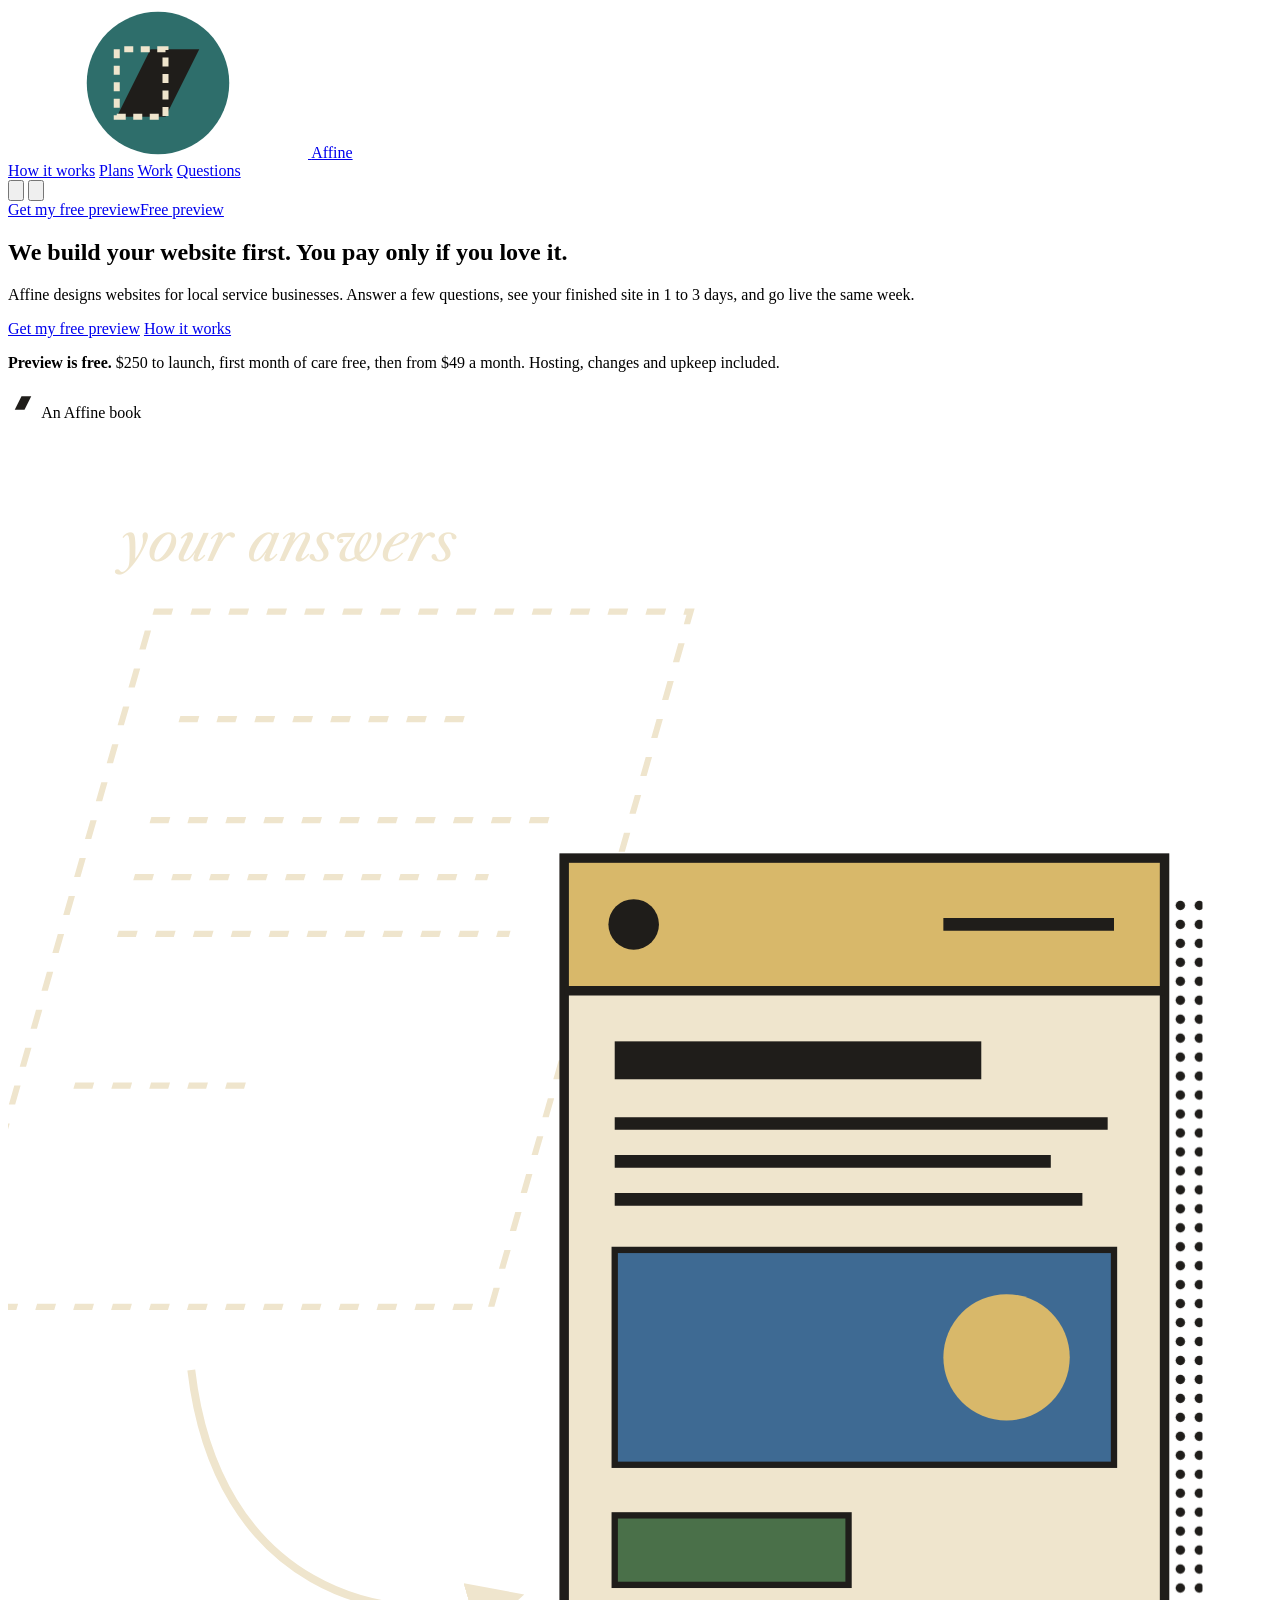
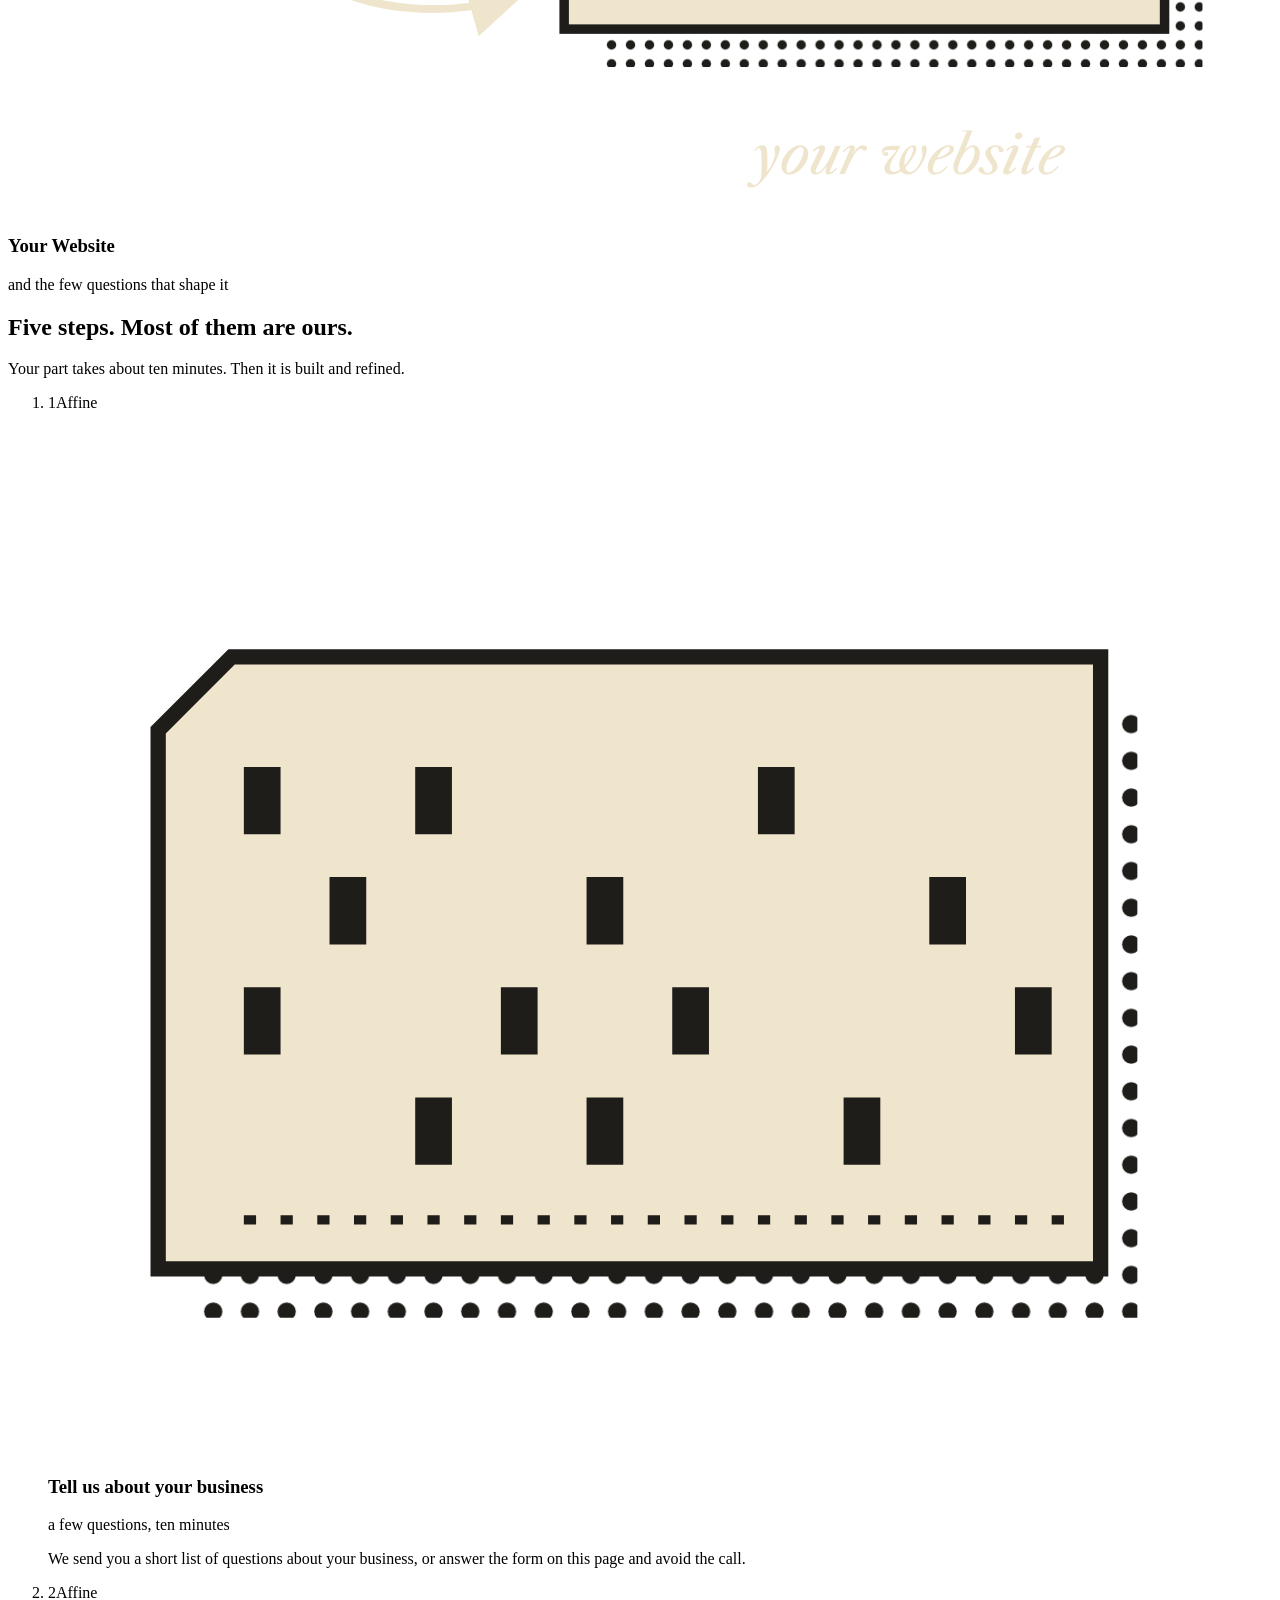
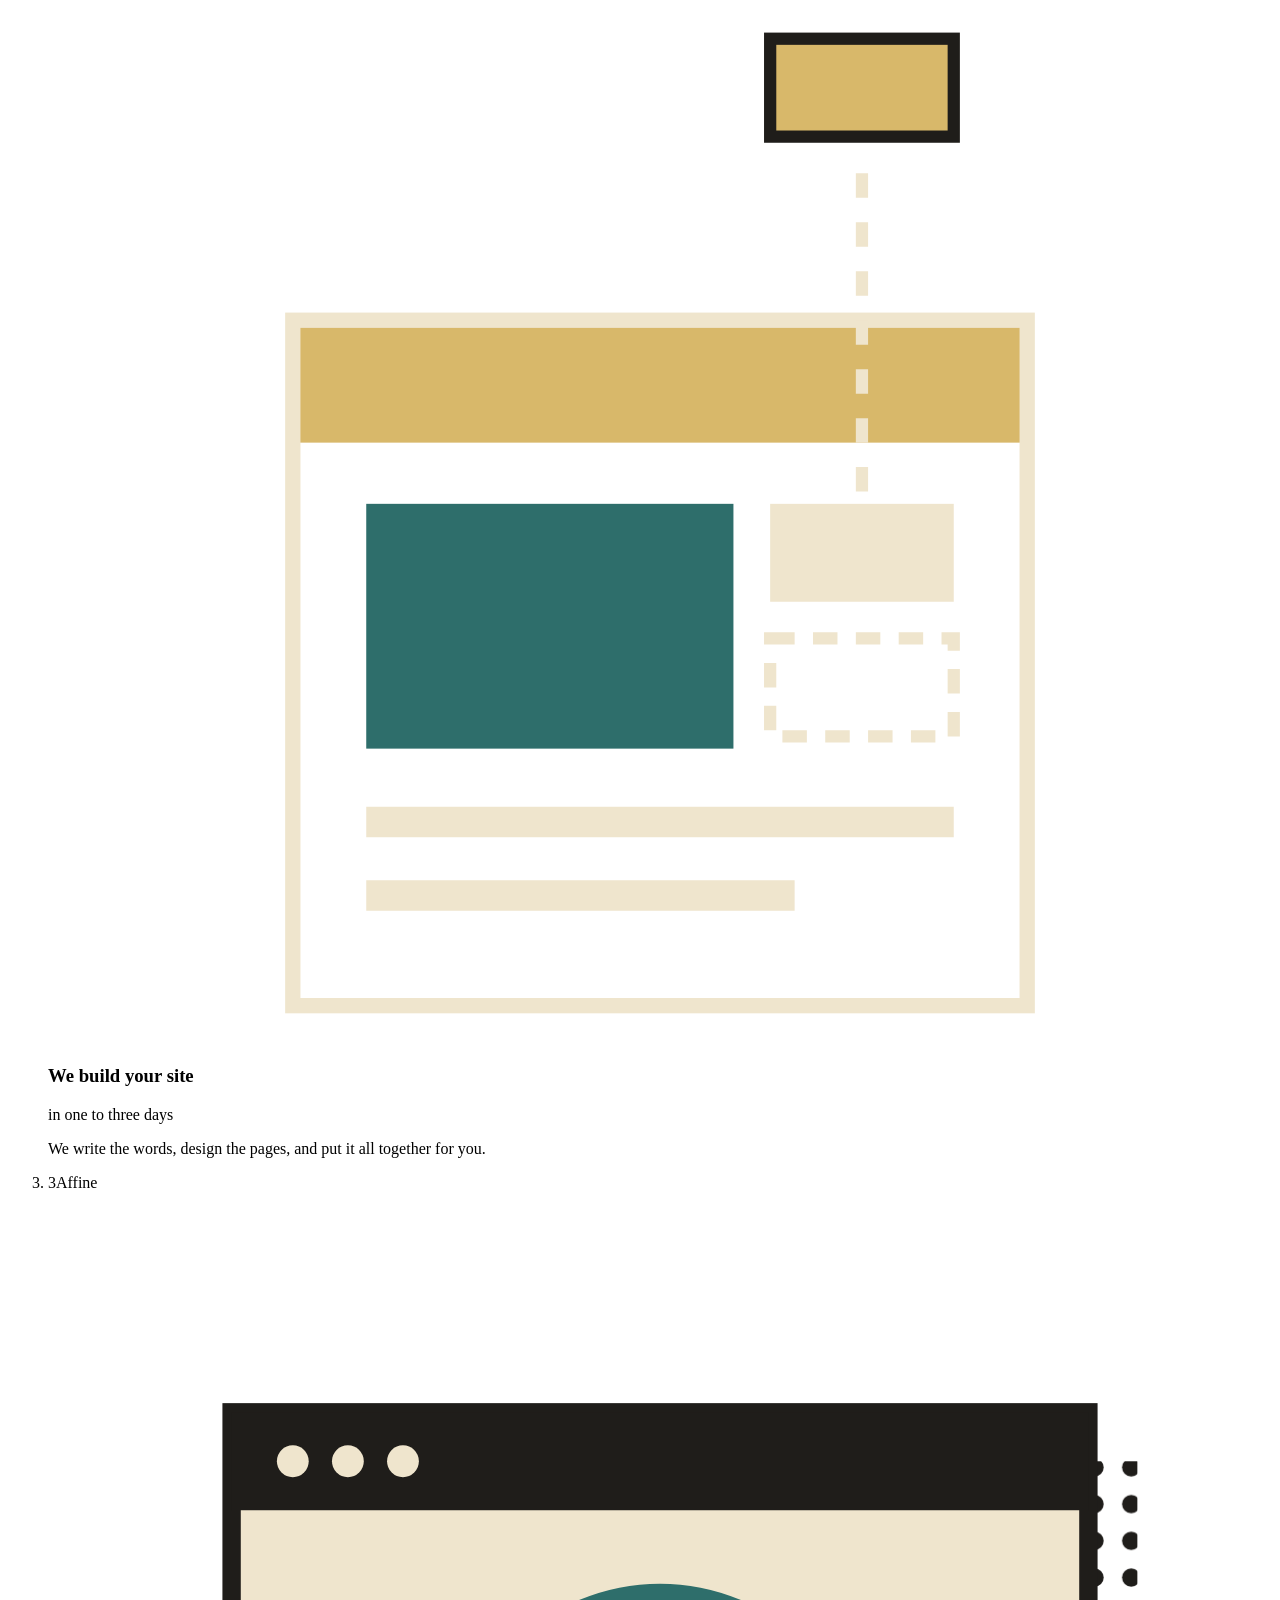
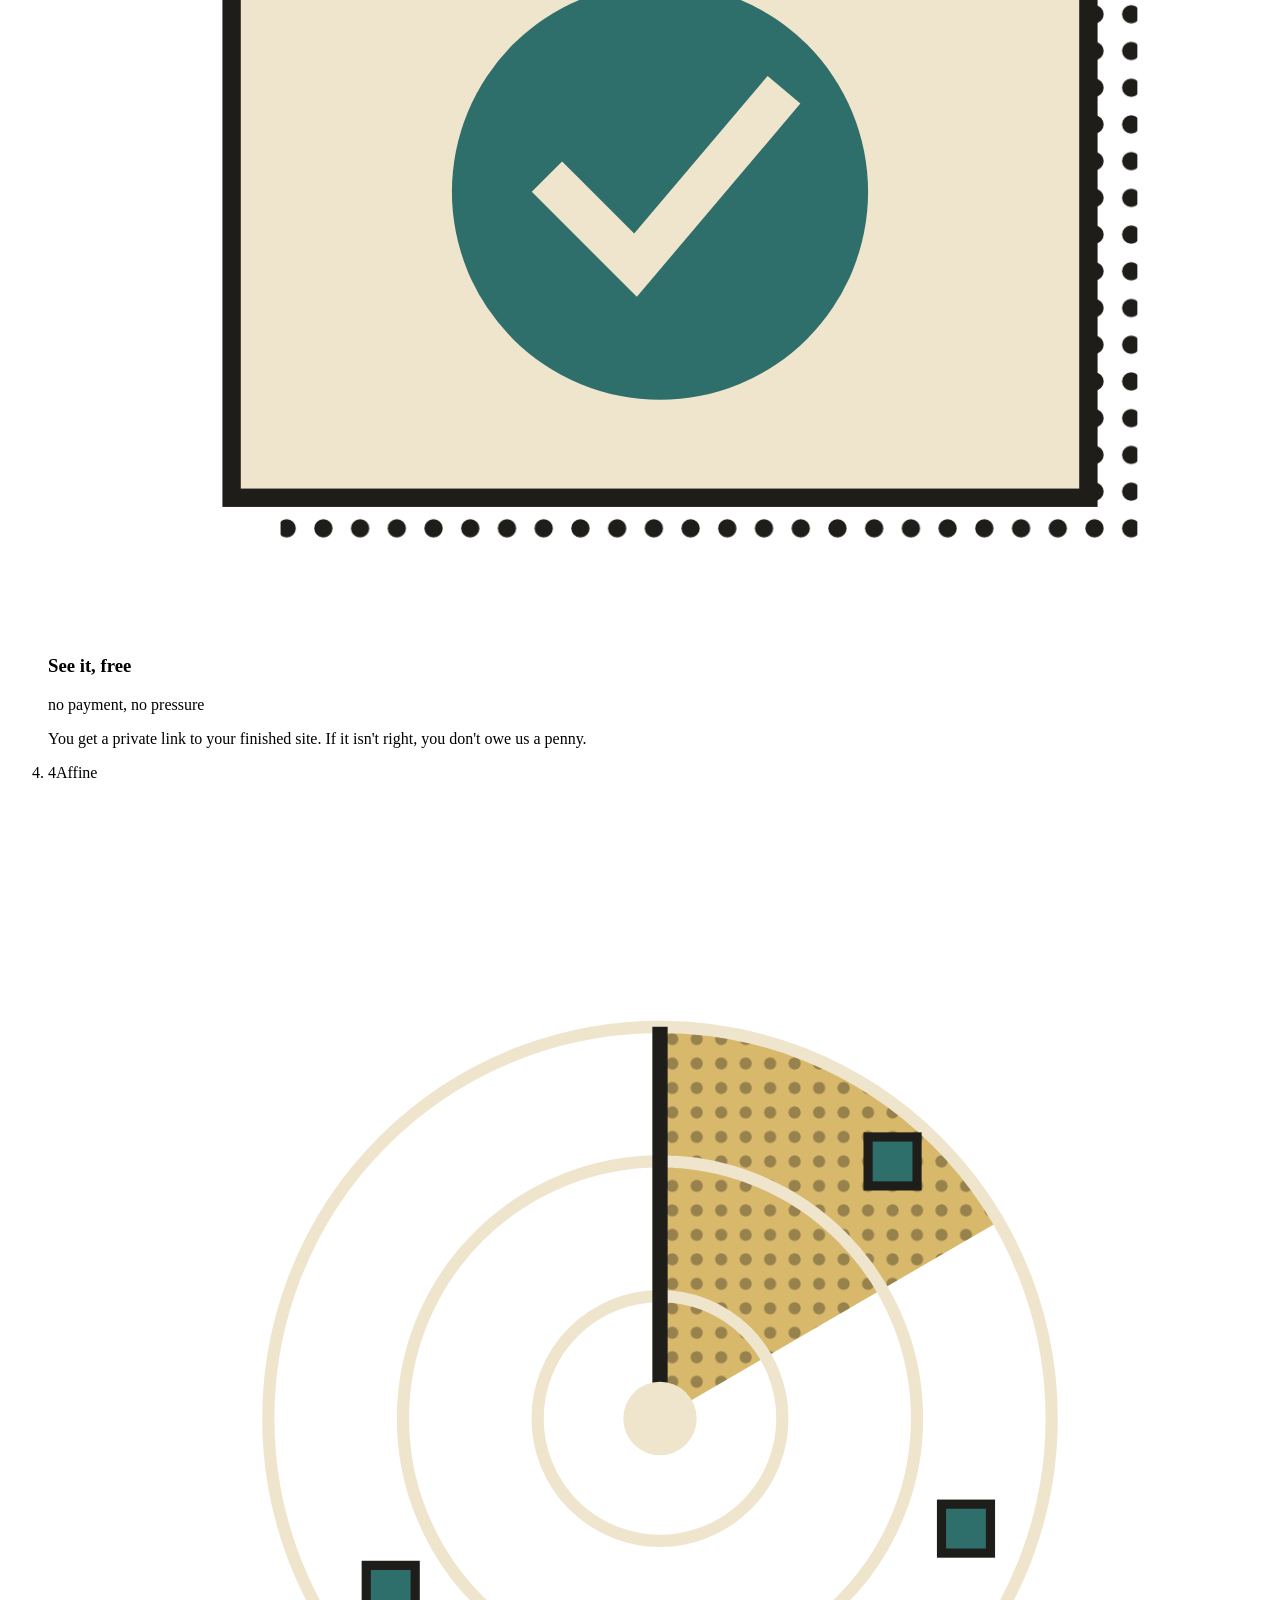
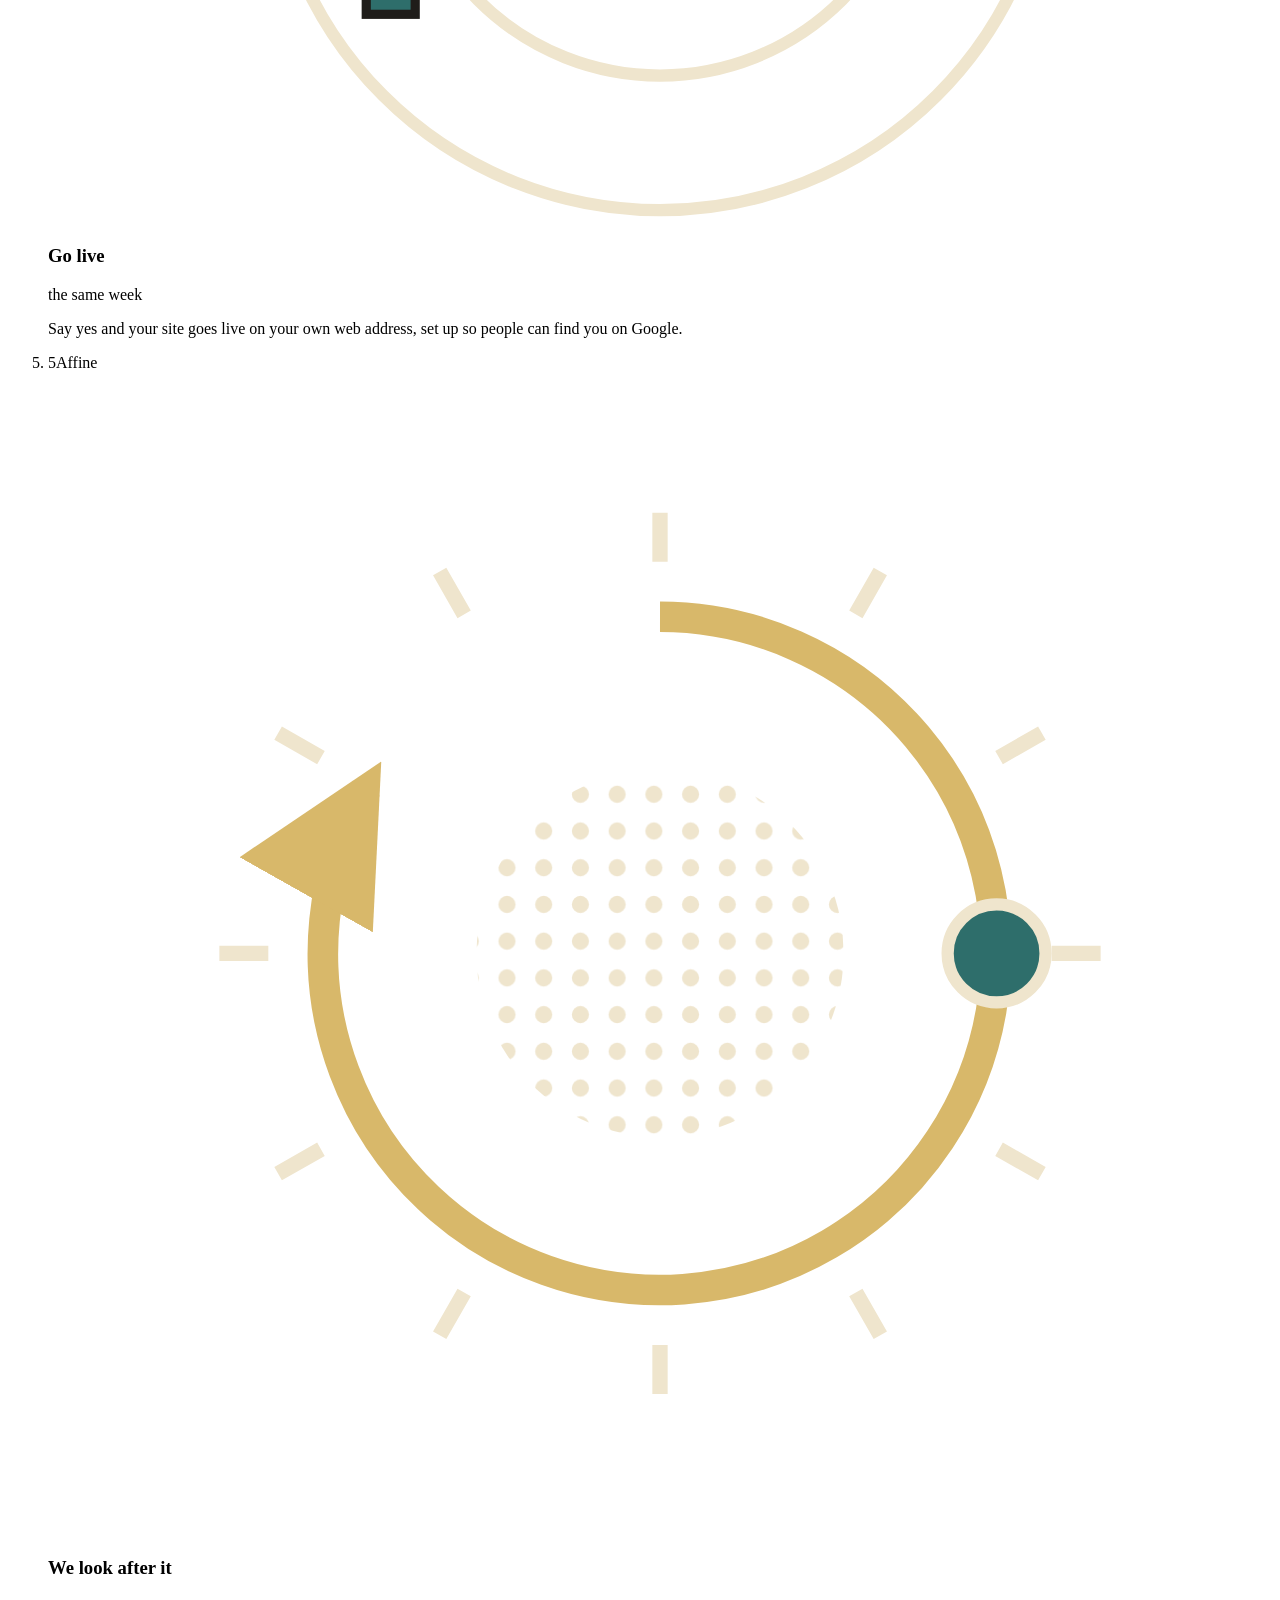
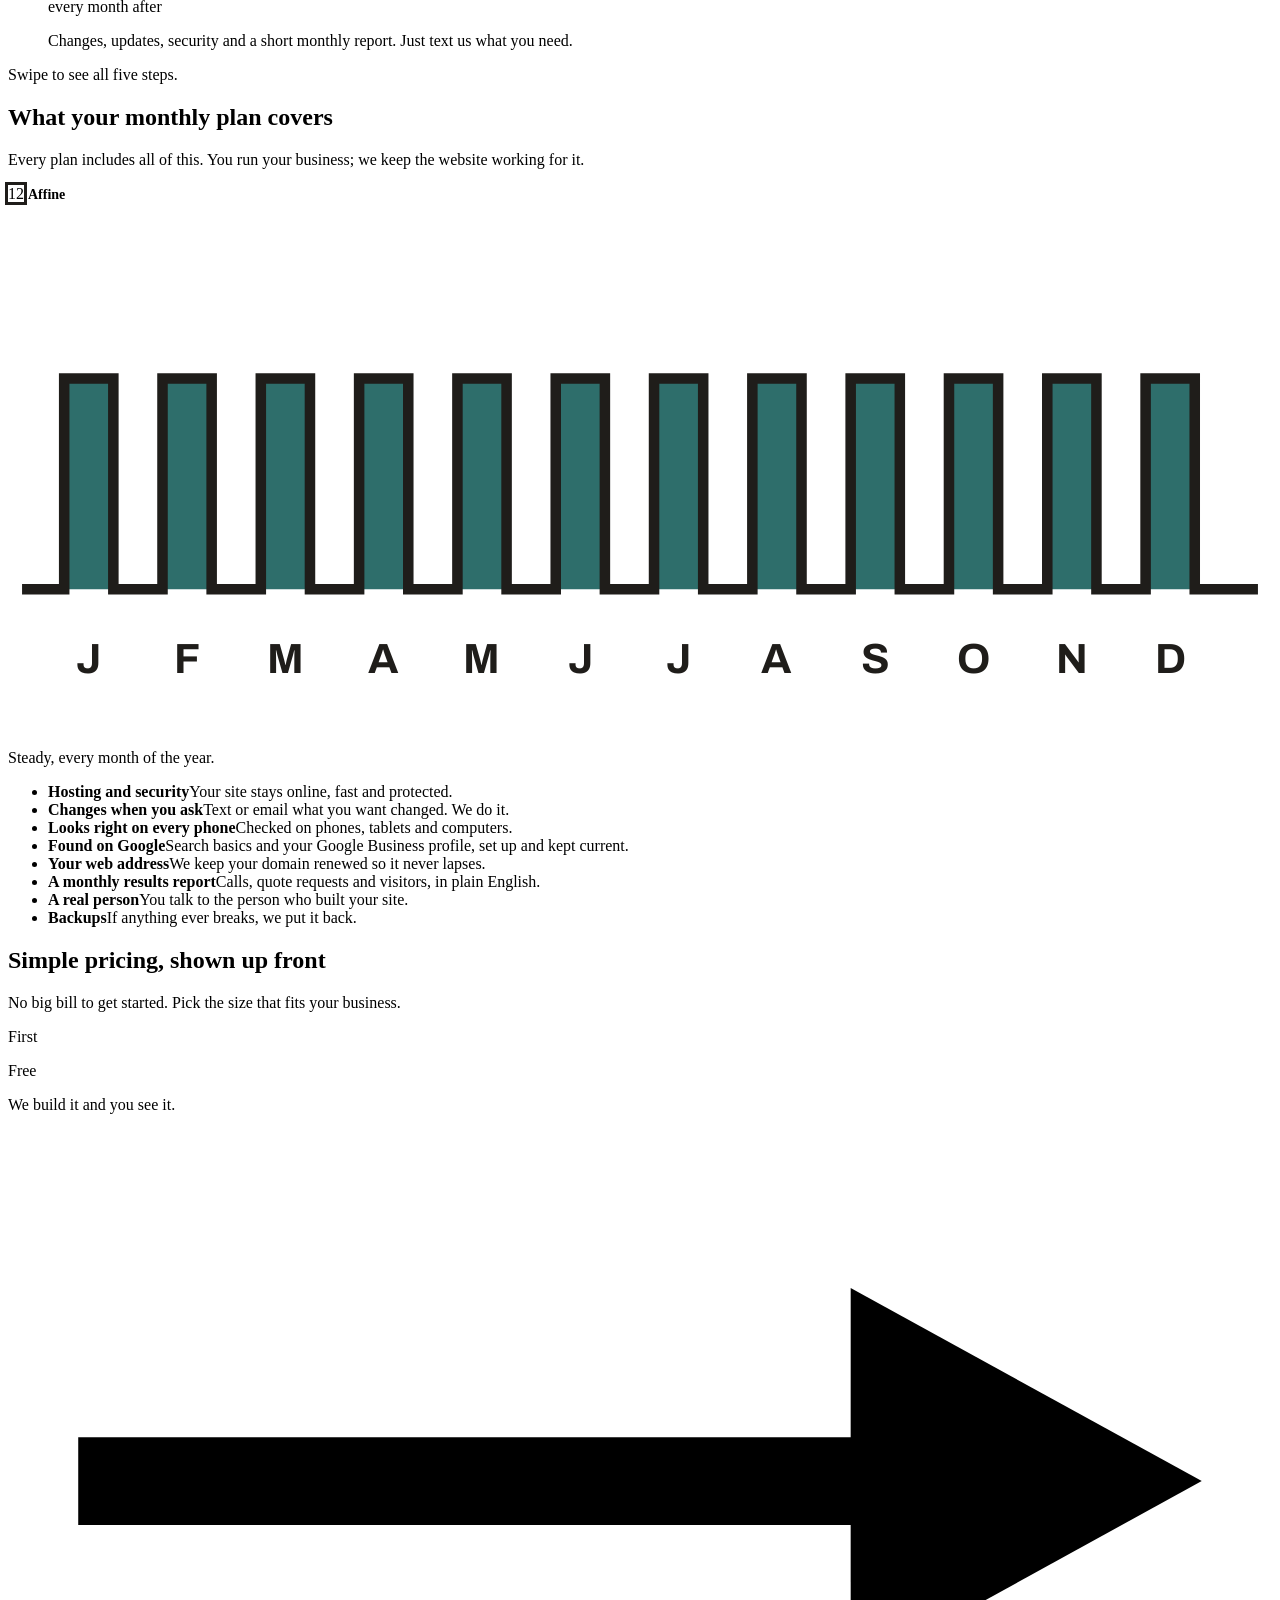
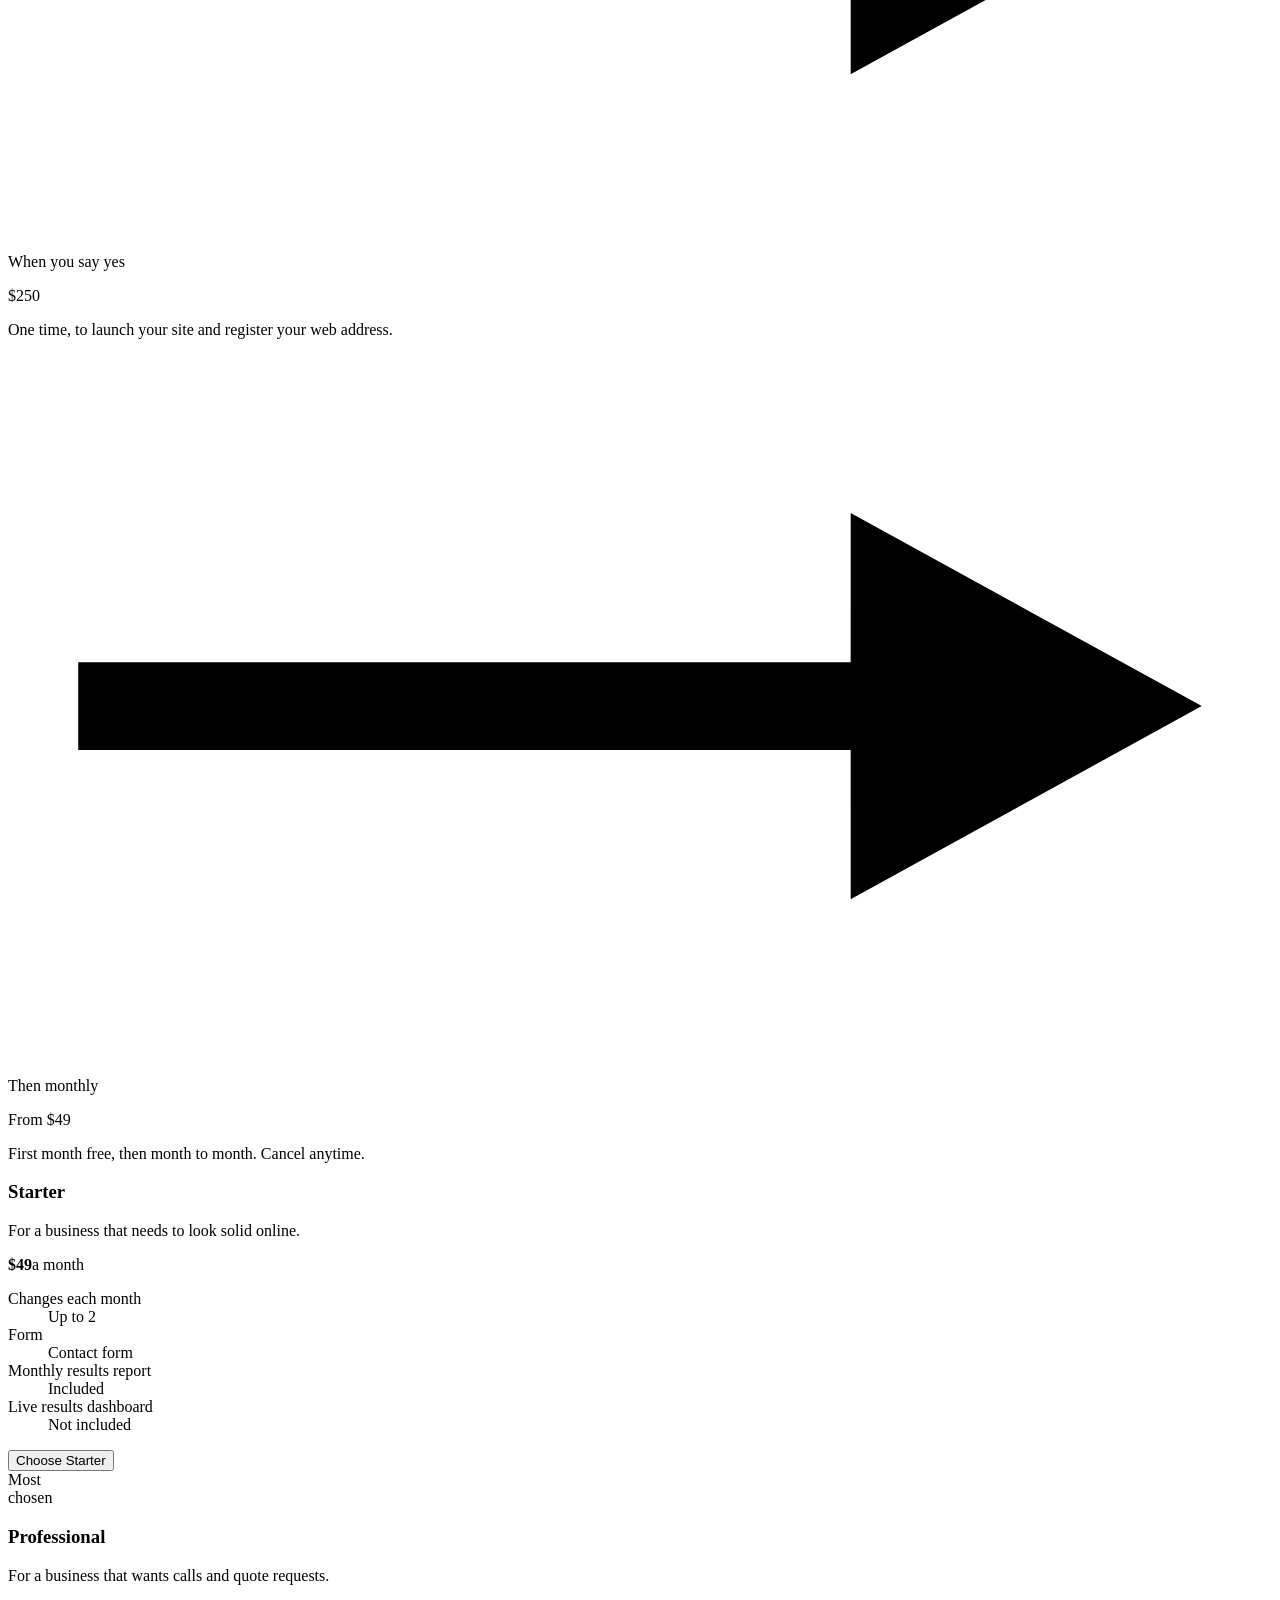
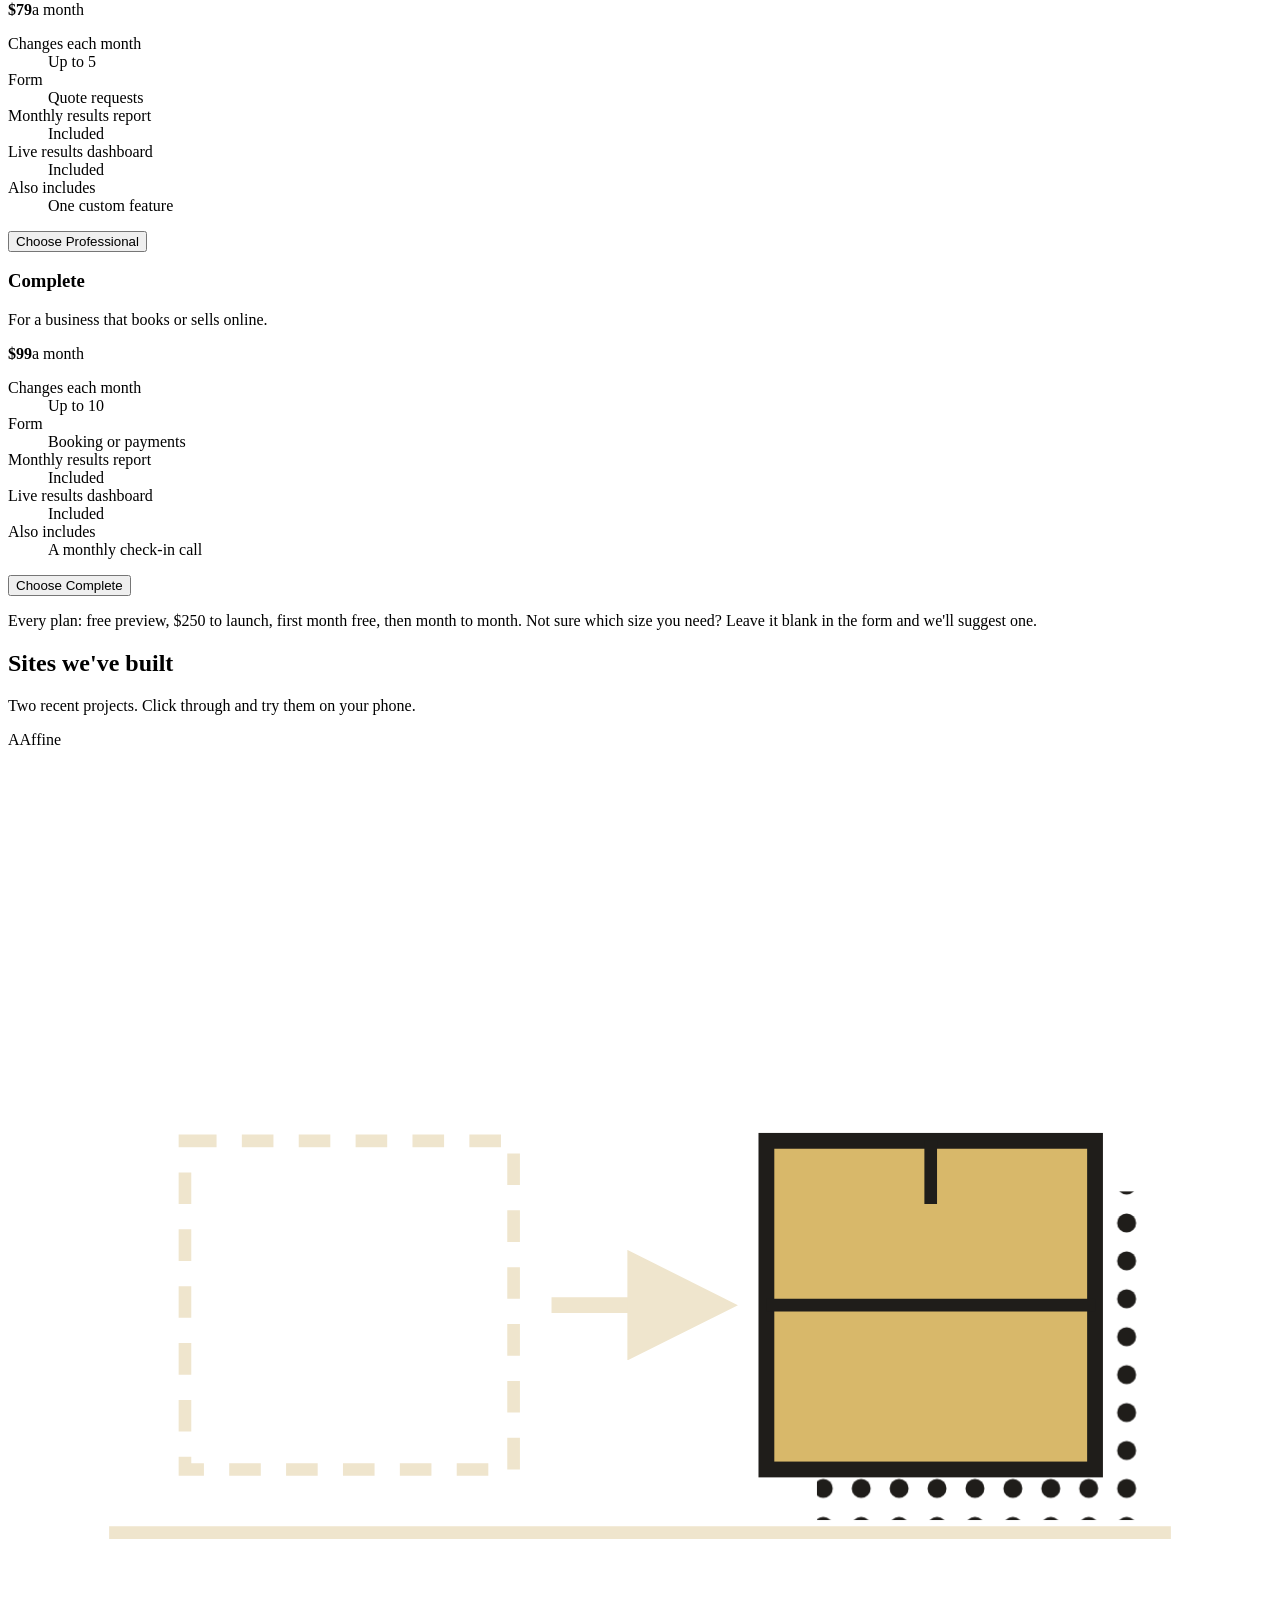
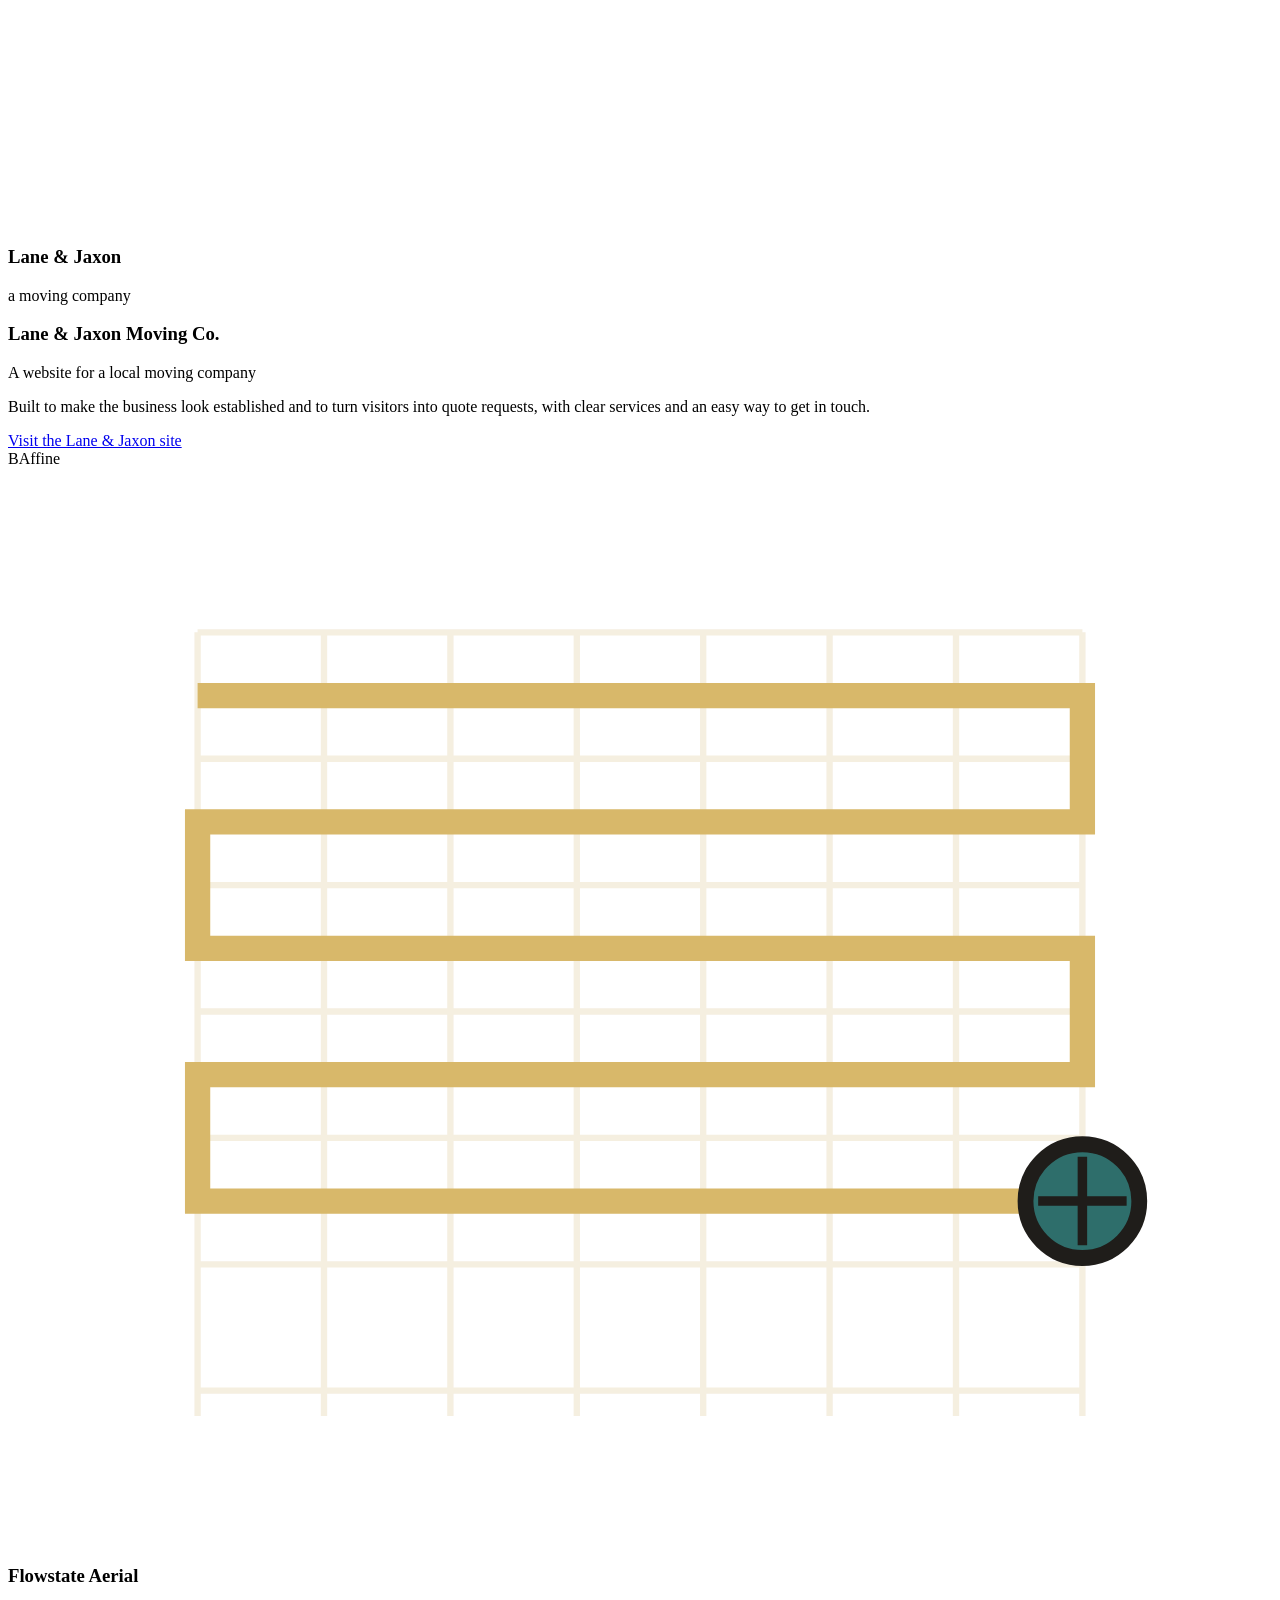
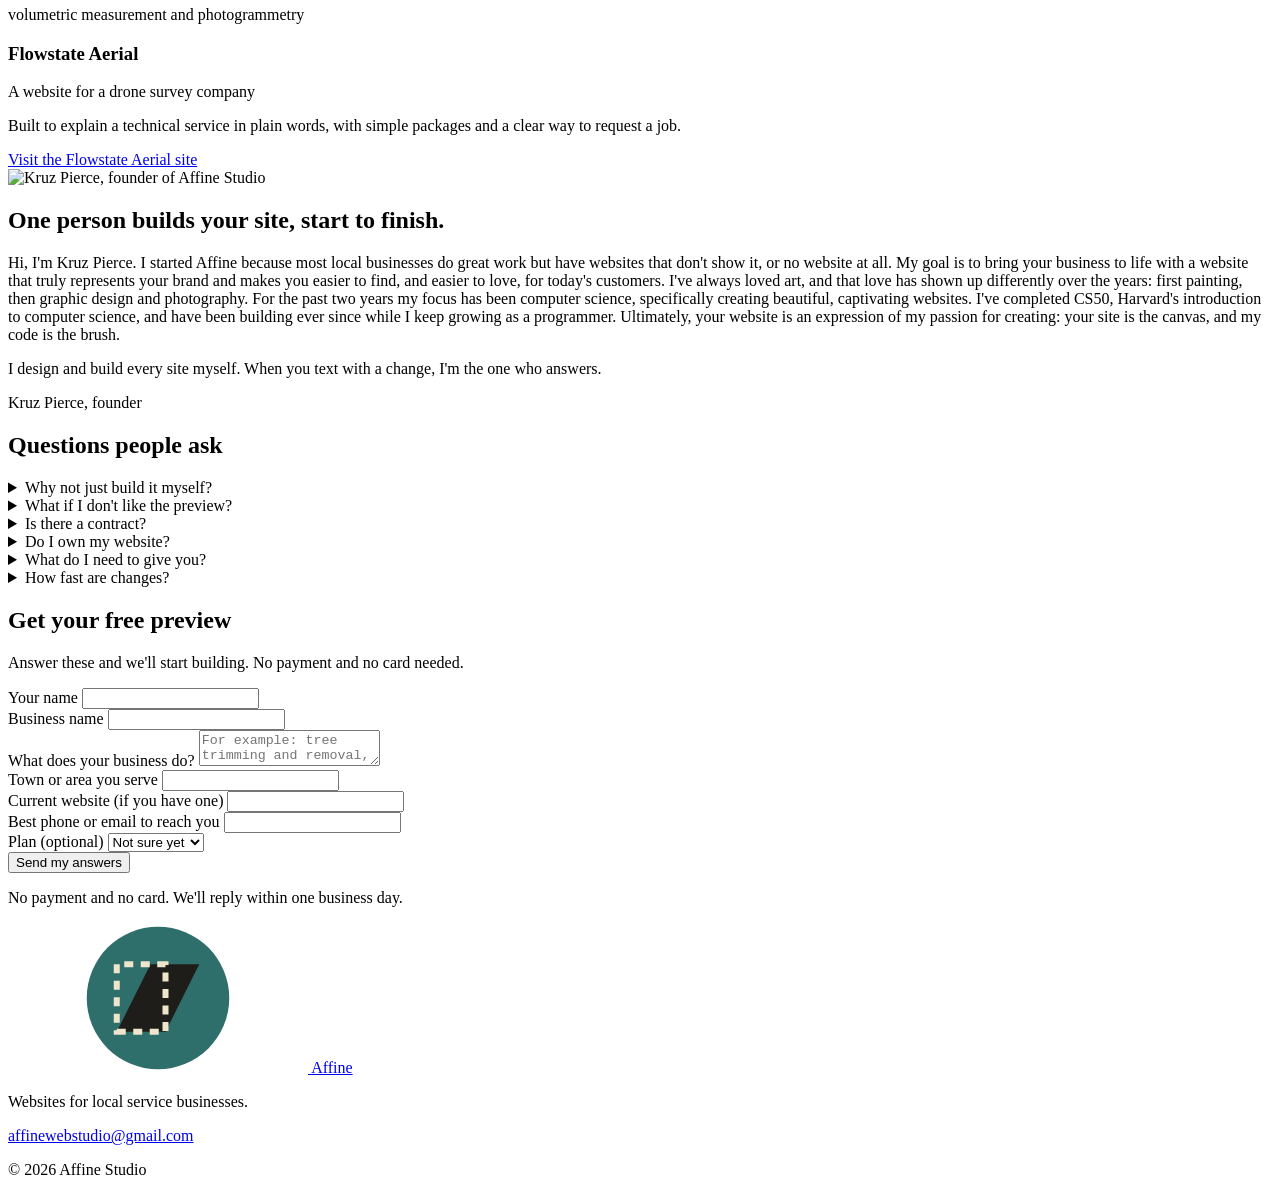
==== index.html @ b3a3b9a8 "Add files via upload" ====
<!doctype html>
<html lang="en">
<head>
<meta charset="utf-8">
<meta name="viewport" content="width=device-width, initial-scale=1, viewport-fit=cover">
<title>Affine Studio — See your website before you pay</title>
<meta name="description" content="Affine designs websites for local service businesses. Answer a few questions, see your finished site in 1–3 days, and pay only if you love it.">
<link rel="canonical" href="https://affine.studio/">
<link rel="icon" href="favicon.svg" type="image/svg+xml">
<meta property="og:type" content="website">
<meta property="og:site_name" content="Affine Studio">
<meta property="og:title" content="We build your website first. You pay only if you love it.">
<meta property="og:description" content="Websites for local service businesses. See your finished site in 1 to 3 days, before you pay anything.">
<meta property="og:url" content="https://affine.studio/">
<meta name="twitter:card" content="summary">
<link rel="preconnect" href="https://fonts.googleapis.com">
<link rel="preconnect" href="https://fonts.gstatic.com" crossorigin>
<link href="https://fonts.googleapis.com/css2?family=Archivo:ital,wdth,wght@0,62..125,100..900;1,62..125,100..900&family=Libre+Caslon+Text:ital,wght@0,400;0,700;1,400&display=swap" rel="stylesheet">
<link rel="stylesheet" href="css/styles.css">
<script>
/* Light/dark switch. Follows the device setting until the visitor picks one, then remembers it. */
(function(){
  var KEY='affine-theme', root=document.documentElement;
  try{var saved=localStorage.getItem(KEY); if(saved==='light'||saved==='dark') root.setAttribute('data-theme',saved);}catch(e){}
  var mq=window.matchMedia?matchMedia('(prefers-color-scheme: dark)'):null;
  function current(){return root.getAttribute('data-theme')||(mq&&mq.matches?'dark':'light')}
  function paint(){
    var t=current(), sw=document.querySelector('.theme-switch'); if(!sw)return;
    sw.setAttribute('data-on',t);
    sw.querySelectorAll('[data-theme-set]').forEach(function(b){b.setAttribute('aria-checked',b.getAttribute('data-theme-set')===t?'true':'false')});
    var m=document.querySelector('meta[name="theme-color"]'); if(m)m.setAttribute('content',t==='dark'?'#1C1A17':'#ECE3CC');
  }
  document.addEventListener('DOMContentLoaded',function(){
    var sw=document.querySelector('.theme-switch'); if(!sw)return;
    sw.addEventListener('click',function(e){
      var b=e.target.closest('[data-theme-set]'); if(!b)return;
      var t=b.getAttribute('data-theme-set'); root.setAttribute('data-theme',t);
      try{localStorage.setItem(KEY,t)}catch(err){}
      paint();
    });
    sw.addEventListener('keydown',function(e){
      if(e.key!=='ArrowLeft'&&e.key!=='ArrowRight')return; e.preventDefault();
      var t=current()==='dark'?'light':'dark'; var b=sw.querySelector('[data-theme-set="'+t+'"]'); b.click(); b.focus();
    });
    if(mq&&mq.addEventListener)mq.addEventListener('change',paint);
    paint();
  });
})();
</script>
</head>
<body>

<!-- shared print inks: halftone screens and arrowheads -->
<svg width="0" height="0" style="position:absolute" aria-hidden="true" focusable="false">
  <defs>
    <pattern id="dots" width="6" height="6" patternUnits="userSpaceOnUse"><circle cx="3" cy="3" r="1.5" fill="#1F1D1A"/></pattern>
    <pattern id="dots-cream" width="6" height="6" patternUnits="userSpaceOnUse"><circle cx="3" cy="3" r="1.4" fill="#EFE5CD"/></pattern>
    <pattern id="dots-fine" width="4" height="4" patternUnits="userSpaceOnUse"><circle cx="2" cy="2" r="1" fill="#1F1D1A"/></pattern>
    <marker id="ah-cream" viewBox="0 0 10 10" refX="8" refY="5" markerWidth="7" markerHeight="7" orient="auto-start-reverse"><path d="M0 0L10 5L0 10z" fill="#EFE5CD"/></marker>
    <marker id="ah-ink" viewBox="0 0 10 10" refX="8" refY="5" markerWidth="7" markerHeight="7" orient="auto-start-reverse"><path d="M0 0L10 5L0 10z" fill="#1F1D1A"/></marker>
    <marker id="ah-mustard" viewBox="0 0 10 10" refX="8" refY="5" markerWidth="5" markerHeight="5" orient="auto-start-reverse"><path d="M0 0L10 5L0 10z" fill="#D8B86A"/></marker>
    <symbol id="mark" viewBox="0 0 40 40">
      <circle cx="20" cy="20" r="19" fill="#2E6E6B"/>
      <polygon points="9,29 22,29 31,11 18,11" fill="#1F1D1A"/>
      <polygon points="9,29 22,29 22,11 9,11" fill="none" stroke="#EFE5CD" stroke-width="1.6" stroke-dasharray="2.4 2"/>
    </symbol>
  </defs>
</svg>

<header class="top">
  <div class="wrap">
    <a class="brand" href="#top" aria-label="Affine Studio, home">
      <svg class="mark" aria-hidden="true"><use href="#mark"/></svg>
      <span class="d">Affine</span>
    </a>
    <nav class="nav" aria-label="Main">
      <a href="#how">How it works</a>
      <a href="#plans">Plans</a>
      <a href="#work">Work</a>
      <a href="#questions">Questions</a>
      <div class="theme-switch" role="radiogroup" aria-label="Color theme" data-on="light">
        <button type="button" role="radio" aria-checked="true" data-theme-set="light" aria-label="Light">
          <svg viewBox="0 0 20 20" aria-hidden="true"><circle cx="10" cy="10" r="4" fill="currentColor"/><path d="M10 1.5v2.5M10 16v2.5M1.5 10H4M16 10h2.5M4 4l1.8 1.8M14.2 14.2L16 16M4 16l1.8-1.8M14.2 5.8L16 4" stroke="currentColor" stroke-width="1.8" stroke-linecap="round"/></svg>
        </button>
        <button type="button" role="radio" aria-checked="false" data-theme-set="dark" aria-label="Dark">
          <svg viewBox="0 0 20 20" aria-hidden="true"><path d="M15.5 12.6A6.8 6.8 0 0 1 7.4 4.5a6.8 6.8 0 1 0 8.1 8.1z" fill="currentColor"/></svg>
        </button>
        <span class="thumb" aria-hidden="true"></span>
      </div>
      <a class="btn" href="#start"><span class="long">Get my free preview</span><span class="short">Free preview</span></a>
    </nav>
  </div>
</header>

<main id="top">

  <!-- HERO -->
  <section class="hero" aria-labelledby="hero-title">
    <div class="wrap">
      <div class="hero-text">
        <h1 class="d" id="hero-title">We build your website first. You pay only if you love it.</h1>
        <p class="lede">Affine designs websites for local service businesses. Answer a few questions, see your finished site in 1 to 3 days, and go live the same week.</p>
        <div class="hero-actions">
          <a class="btn" href="#start">Get my free preview</a>
          <a class="textlink" href="#how">How it works</a>
        </div>
        <p class="hero-price"><strong>Preview is free.</strong> $250 to launch, first month of care free, then from $49 a month. Hosting, changes and upkeep included.</p>
      </div>

      <div class="hero-cover">
        <div class="cover c-teal" role="img" aria-label="Book cover illustration: a rough sketch of a page settles into a finished website.">
          <div class="cover-top">
            <span class="roundel" aria-hidden="true"><svg width="30" height="30" viewBox="0 0 40 40"><polygon points="9,29 22,29 31,11 18,11" fill="#1F1D1A"/></svg></span>
            <span class="series">An Affine book</span>
          </div>
          <div class="art">
            <svg viewBox="0 0 400 440" aria-hidden="true">
              <!-- the sketch: your answers, sheared -->
              <text x="36" y="44" fill="#EFE5CD" font-family="Libre Caslon Text, Georgia, serif" font-style="italic" font-size="17">your answers</text>
              <g transform="translate(46 60) skewX(-16)" stroke="#EFE5CD" stroke-width="2" fill="none" stroke-dasharray="6 6">
                <rect width="170" height="220"/>
                <path d="M18 34h96M18 66h132M18 84h112M18 102h124M18 150h60"/>
              </g>
              <path d="M58 300C66 368 118 384 160 372" fill="none" stroke="#EFE5CD" stroke-width="2.5" marker-end="url(#ah-cream)"/>
              <!-- the finished page -->
              <g transform="translate(176 138)">
                <g class="settle">
                  <rect x="12" y="12" width="190" height="244" fill="url(#dots)"/>
                  <g class="mis">
                    <rect width="190" height="244" fill="#EFE5CD"/>
                    <rect width="190" height="42" fill="#D8B86A"/>
                    <rect x="16" y="124" width="158" height="68" fill="#3E6A93"/>
                    <circle cx="140" cy="158" r="20" fill="#D8B86A"/>
                    <rect x="16" y="208" width="74" height="22" fill="#4A7049"/>
                  </g>
                  <g fill="none" stroke="#1F1D1A" stroke-width="3">
                    <rect width="190" height="244"/>
                    <path d="M0 42h190"/>
                    <rect x="16" y="124" width="158" height="68" stroke-width="2"/>
                    <rect x="16" y="208" width="74" height="22" stroke-width="2"/>
                  </g>
                  <circle cx="22" cy="21" r="8" fill="#1F1D1A"/>
                  <path d="M120 21h54" stroke="#1F1D1A" stroke-width="4"/>
                  <rect x="16" y="58" width="116" height="12" fill="#1F1D1A"/>
                  <path d="M16 84h156M16 96h138M16 108h148" stroke="#1F1D1A" stroke-width="4"/>
                </g>
              </g>
              <text x="236" y="428" fill="#EFE5CD" font-family="Libre Caslon Text, Georgia, serif" font-style="italic" font-size="17">your website</text>
            </svg>
          </div>
          <h3>Your Website</h3>
          <p class="sub">and the few questions that shape it</p>
        </div>
      </div>
    </div>
  </section>

  <!-- HOW IT WORKS -->
  <section class="band" id="how" aria-labelledby="how-title">
    <div class="wrap">
      <div class="head">
        <h2 class="d" id="how-title">Five steps. Most of them are ours.</h2>
        <p class="lede">Your part takes about ten minutes. Then it is built and refined.</p>
      </div>

      <ol class="shelf">
        <li class="book">
          <div class="cover c-sand">
            <div class="cover-top"><span class="roundel">1</span><span class="series">Affine</span></div>
            <div class="art" aria-hidden="true">
              <svg viewBox="0 0 200 170">
                <rect x="24" y="48" width="154" height="100" fill="url(#dots)"/>
                <g class="mis"><polygon points="30,40 172,40 172,140 18,140 18,52" fill="#EFE5CD"/></g>
                <polygon points="30,40 172,40 172,140 18,140 18,52" fill="none" stroke="#1F1D1A" stroke-width="2.5"/>
                <path fill="#1F1D1A" d="M32 58h6v11h-6zM60 58h6v11h-6zM116 58h6v11h-6zM46 76h6v11h-6zM88 76h6v11h-6zM144 76h6v11h-6zM32 94h6v11h-6zM74 94h6v11h-6zM102 94h6v11h-6zM158 94h6v11h-6zM60 112h6v11h-6zM130 112h6v11h-6zM88 112h6v11h-6z"/>
                <path d="M32 132h136" stroke="#1F1D1A" stroke-width="1.5" stroke-dasharray="2 4"/>
              </svg>
            </div>
            <h3>Tell us about your business</h3>
            <p class="sub">a few questions, ten minutes</p>
          </div>
          <p class="caption">We send you a short list of questions about your business, or answer the form on this page and avoid the call.</p>
        </li>

        <li class="book">
          <div class="cover c-sea">
            <div class="cover-top"><span class="roundel">2</span><span class="series">Affine</span></div>
            <div class="art" aria-hidden="true">
              <svg viewBox="0 0 200 170">
                <g class="mis">
                  <rect x="40" y="52" width="120" height="20" fill="#D8B86A"/>
                  <rect x="52" y="82" width="60" height="40" fill="#2E6E6B"/>
                  <rect x="118" y="82" width="30" height="16" fill="#EFE5CD"/>
                  <rect x="118" y="6" width="30" height="16" fill="#D8B86A"/>
                </g>
                <rect x="40" y="52" width="120" height="112" fill="none" stroke="#EFE5CD" stroke-width="2.5"/>
                <rect x="118" y="104" width="30" height="16" fill="none" stroke="#EFE5CD" stroke-width="2" stroke-dasharray="4 3"/>
                <path d="M52 134h96M52 146h70" stroke="#EFE5CD" stroke-width="5"/>
                <path d="M133 28V94" stroke="#EFE5CD" stroke-width="2" stroke-dasharray="4 4" marker-end="url(#ah-cream)"/>
                <rect x="118" y="6" width="30" height="16" fill="none" stroke="#1F1D1A" stroke-width="2"/>
              </svg>
            </div>
            <h3>We build your site</h3>
            <p class="sub">in one to three days</p>
          </div>
          <p class="caption">We write the words, design the pages, and put it all together for you.</p>
        </li>

        <li class="book">
          <div class="cover c-stock">
            <div class="cover-top"><span class="roundel">3</span><span class="series">Affine</span></div>
            <div class="art" aria-hidden="true">
              <svg viewBox="0 0 200 170">
                <rect x="38" y="44" width="140" height="112" fill="url(#dots)"/>
                <g class="mis">
                  <rect x="30" y="36" width="140" height="112" fill="#EFE5CD"/>
                  <circle cx="100" cy="98" r="34" fill="#2E6E6B"/>
                </g>
                <rect x="30" y="36" width="140" height="112" fill="none" stroke="#1F1D1A" stroke-width="3"/>
                <rect x="30" y="36" width="140" height="16" fill="#1F1D1A"/>
                <circle cx="40" cy="44" r="2.6" fill="#EFE5CD"/><circle cx="49" cy="44" r="2.6" fill="#EFE5CD"/><circle cx="58" cy="44" r="2.6" fill="#EFE5CD"/>
                <path d="M84 98l12 12l22-26" fill="none" stroke="#EFE5CD" stroke-width="7" stroke-linecap="square"/>
              </svg>
            </div>
            <h3>See it, free</h3>
            <p class="sub">no payment, no pressure</p>
          </div>
          <p class="caption">You get a private link to your finished site. If it isn't right, you don't owe us a penny.</p>
        </li>

        <li class="book">
          <div class="cover c-green">
            <div class="cover-top"><span class="roundel">4</span><span class="series">Affine</span></div>
            <div class="art" aria-hidden="true">
              <svg viewBox="0 0 200 170">
                <g class="mis"><path d="M100 104L100 40A64 64 0 0 1 155 72Z" fill="#D8B86A"/></g>
                <path d="M100 104L100 40A64 64 0 0 1 155 72Z" fill="url(#dots-fine)" opacity=".35"/>
                <g fill="none" stroke="#EFE5CD" stroke-width="2">
                  <circle cx="100" cy="104" r="20"/>
                  <circle cx="100" cy="104" r="42"/>
                  <circle cx="100" cy="104" r="64"/>
                </g>
                <path d="M100 104V40" stroke="#1F1D1A" stroke-width="2.5"/>
                <circle cx="100" cy="104" r="6" fill="#EFE5CD"/>
                <rect x="134" y="58" width="8" height="8" fill="#2E6E6B" stroke="#1F1D1A" stroke-width="1.5"/>
                <rect x="52" y="128" width="8" height="8" fill="#2E6E6B" stroke="#1F1D1A" stroke-width="1.5"/>
                <rect x="146" y="118" width="8" height="8" fill="#2E6E6B" stroke="#1F1D1A" stroke-width="1.5"/>
              </svg>
            </div>
            <h3>Go live</h3>
            <p class="sub">the same week</p>
          </div>
          <p class="caption">Say yes and your site goes live on your own web address, set up so people can find you on Google.</p>
        </li>

        <li class="book">
          <div class="cover c-black">
            <div class="cover-top"><span class="roundel">5</span><span class="series">Affine</span></div>
            <div class="art" aria-hidden="true">
              <svg viewBox="0 0 200 190">
                <circle cx="100" cy="95" r="30" fill="url(#dots-cream)"/>
                <path d="M100 40A55 55 0 1 1 52 68" fill="none" stroke="#D8B86A" stroke-width="5" marker-end="url(#ah-mustard)"/>
                <path stroke="#EFE5CD" stroke-width="2.5" d="M100 31V23M132 39.6L136 32.6M155.4 63L162.4 59M164 95H172M155.4 127L162.4 131M132 150.4L136 157.4M100 159V167M68 150.4L64 157.4M44.6 127L37.6 131M36 95H28M44.6 63L37.6 59M68 39.6L64 32.6"/>
                <circle cx="155" cy="95" r="8" fill="#2E6E6B" stroke="#EFE5CD" stroke-width="2"/>
              </svg>
            </div>
            <h3>We look after it</h3>
            <p class="sub">every month after</p>
          </div>
          <p class="caption">Changes, updates, security and a short monthly report. Just text us what you need.</p>
        </li>
      </ol>
      <p class="swipe">Swipe to see all five steps.</p>
    </div>
  </section>

  <!-- MONTHLY CARE -->
  <section class="band" id="care" aria-labelledby="care-title">
    <div class="wrap">
      <div class="head">
        <h2 class="d" id="care-title">What your monthly plan covers</h2>
        <p class="lede">Every plan includes all of this. You run your business; we keep the website working for it.</p>
      </div>
      <div class="care">
        <div class="care-panel" role="img" aria-label="Illustration: a steady signal, one pulse for each month of the year.">
          <div class="top-line">
            <span class="roundel" style="box-shadow:0 0 0 3px #1F1D1A">12</span>
            <span class="series" style="font-family:var(--display);font-variation-settings:'wdth' 75;font-weight:700;font-size:14px">Affine</span>
          </div>
          <svg viewBox="0 0 360 150" aria-hidden="true">
            <g class="mis"><path fill="#2E6E6B" d="M16 50h14v60h-14zM44 50h14v60h-14zM72 50h14v60h-14zM100 50h14v60h-14zM128 50h14v60h-14zM156 50h14v60h-14zM184 50h14v60h-14zM212 50h14v60h-14zM240 50h14v60h-14zM268 50h14v60h-14zM296 50h14v60h-14zM324 50h14v60h-14z"/></g>
            <path fill="none" stroke="#1F1D1A" stroke-width="3" d="M4 110h12v-60h14v60h14v-60h14v60h14v-60h14v60h14v-60h14v60h14v-60h14v60h14v-60h14v60h14v-60h14v60h14v-60h14v60h14v-60h14v60h14v-60h14v60h14v-60h14v60h14v-60h14v60h18"/>
            <g font-family="Archivo, Arial, sans-serif" font-weight="700" font-size="12" fill="#1F1D1A" text-anchor="middle">
              <text x="23" y="134">J</text><text x="51" y="134">F</text><text x="79" y="134">M</text><text x="107" y="134">A</text><text x="135" y="134">M</text><text x="163" y="134">J</text><text x="191" y="134">J</text><text x="219" y="134">A</text><text x="247" y="134">S</text><text x="275" y="134">O</text><text x="303" y="134">N</text><text x="331" y="134">D</text>
            </g>
          </svg>
          <p>Steady, every month of the year.</p>
        </div>

        <ul class="care-list">
          <li><strong>Hosting and security</strong><span>Your site stays online, fast and protected.</span></li>
          <li><strong>Changes when you ask</strong><span>Text or email what you want changed. We do it.</span></li>
          <li><strong>Looks right on every phone</strong><span>Checked on phones, tablets and computers.</span></li>
          <li><strong>Found on Google</strong><span>Search basics and your Google Business profile, set up and kept current.</span></li>
          <li><strong>Your web address</strong><span>We keep your domain renewed so it never lapses.</span></li>
          <li><strong>A monthly results report</strong><span>Calls, quote requests and visitors, in plain English.</span></li>
          <li><strong>A real person</strong><span>You talk to the person who built your site.</span></li>
          <li><strong>Backups</strong><span>If anything ever breaks, we put it back.</span></li>
        </ul>
      </div>
    </div>
  </section>

  <!-- PLANS -->
  <section class="band" id="plans" aria-labelledby="plans-title">
    <div class="wrap">
      <div class="head">
        <h2 class="d" id="plans-title">Simple pricing, shown up front</h2>
        <p class="lede">No big bill to get started. Pick the size that fits your business.</p>
      </div>

      <div class="flow">
        <div class="free">
          <p class="step-l">First</p>

          <p class="step-v">Free</p>
          <p class="step-n">We build it and you see it.</p>
        </div>
        <div class="arrow" aria-hidden="true"><svg viewBox="0 0 36 20"><path d="M2 10H25" stroke="currentColor" stroke-width="2.5"/><path d="M24 4.5L34 10L24 15.5z" fill="currentColor"/></svg></div>
        <div>
          <p class="step-l">When you say yes</p>
          <p class="step-v">$250</p>
          <p class="step-n">One time, to launch your site and register your web address.</p>
        </div>
        <div class="arrow" aria-hidden="true"><svg viewBox="0 0 36 20"><path d="M2 10H25" stroke="currentColor" stroke-width="2.5"/><path d="M24 4.5L34 10L24 15.5z" fill="currentColor"/></svg></div>
        <div>
          <p class="step-l">Then monthly</p>
          <p class="step-v">From $49</p>
          <p class="step-n">First month free, then month to month. Cancel anytime.</p>
        </div>
      </div>

      <div class="plans">
        <div class="plan">
          <h3>Starter</h3>
          <p class="for">For a business that needs to look solid online.</p>
          <p class="price"><b>$49</b><span>a month</span></p>
          <dl>
            <div><dt>Changes each month</dt><dd>Up to 2</dd></div>
            <div><dt>Form</dt><dd>Contact form</dd></div>
            <div><dt>Monthly results report</dt><dd>Included</dd></div>
            <div><dt>Live results dashboard</dt><dd class="no">Not included</dd></div>

          </dl>
          <button class="btn ghost" type="button" data-plan="Starter">Choose Starter</button>
        </div>

        <div class="plan pick">
          <span class="badge">Most<br>chosen</span>
          <h3>Professional</h3>
          <p class="for">For a business that wants calls and quote requests.</p>
          <p class="price"><b>$79</b><span>a month</span></p>
          <dl>
            <div><dt>Changes each month</dt><dd>Up to 5</dd></div>
            <div><dt>Form</dt><dd>Quote requests</dd></div>
            <div><dt>Monthly results report</dt><dd>Included</dd></div>
            <div><dt>Live results dashboard</dt><dd>Included</dd></div>
            <div><dt>Also includes</dt><dd>One custom feature</dd></div>
          </dl>
          <button class="btn" type="button" data-plan="Professional">Choose Professional</button>
        </div>

        <div class="plan">
          <h3>Complete</h3>
          <p class="for">For a business that books or sells online.</p>
          <p class="price"><b>$99</b><span>a month</span></p>
          <dl>
            <div><dt>Changes each month</dt><dd>Up to 10</dd></div>
            <div><dt>Form</dt><dd>Booking or payments</dd></div>
            <div><dt>Monthly results report</dt><dd>Included</dd></div>
            <div><dt>Live results dashboard</dt><dd>Included</dd></div>
            <div><dt>Also includes</dt><dd>A monthly check-in call</dd></div>
          </dl>
          <button class="btn ghost" type="button" data-plan="Complete">Choose Complete</button>
        </div>
      </div>
      <p class="plans-note">Every plan: free preview, $250 to launch, first month free, then month to month. Not sure which size you need? Leave it blank in the form and we'll suggest one.</p>
    </div>
  </section>

  <!-- WORK -->
  <section class="band" id="work" aria-labelledby="work-title">
    <div class="wrap">
      <div class="head">
        <h2 class="d" id="work-title">Sites we've built</h2>
        <p class="lede">Two recent projects. Click through and try them on your phone.</p>
      </div>

      <div class="work">
        <article class="project">
          <div class="cover c-teal" role="img" aria-label="Cover illustration: a box moves from one square to another.">
            <div class="cover-top"><span class="roundel">A</span><span class="series">Affine</span></div>
            <div class="art" aria-hidden="true">
              <svg viewBox="0 0 200 170">
                <rect x="28" y="62" width="52" height="52" fill="none" stroke="#EFE5CD" stroke-width="2" stroke-dasharray="5 4"/>
                <rect x="128" y="70" width="52" height="52" fill="url(#dots)"/>
                <g class="mis"><rect x="120" y="62" width="52" height="52" fill="#D8B86A"/></g>
                <rect x="120" y="62" width="52" height="52" fill="none" stroke="#1F1D1A" stroke-width="2.5"/>
                <path d="M120 88h52M146 62v10" stroke="#1F1D1A" stroke-width="2"/>
                <path d="M86 88H112" stroke="#EFE5CD" stroke-width="2.5" marker-end="url(#ah-cream)"/>
                <path d="M16 124H184" stroke="#EFE5CD" stroke-width="2"/>
              </svg>
            </div>
            <h3>Lane &amp; Jaxon</h3>
            <p class="sub">a moving company</p>
          </div>
          <div class="info">
            <h3 class="d">Lane &amp; Jaxon Moving Co.</h3>
            <p class="kind">A website for a local moving company</p>
            <p>Built to make the business look established and to turn visitors into quote requests, with clear services and an easy way to get in touch.</p>
            <a class="textlink" href="https://kruzp.github.io/LaneAndJaxonMovingCo/" target="_blank" rel="noopener">Visit the Lane &amp; Jaxon site</a>
          </div>
        </article>

        <article class="project">
          <div class="cover c-sea" role="img" aria-label="Cover illustration: a drone flies back and forth over a map grid.">
            <div class="cover-top"><span class="roundel">B</span><span class="series">Affine</span></div>
            <div class="art" aria-hidden="true">
              <svg viewBox="0 0 200 170">
                <path stroke="#EFE5CD" stroke-width="1" opacity=".6" d="M30 26V150M50 26V150M70 26V150M90 26V150M110 26V150M130 26V150M150 26V150M170 26V150M30 26H170M30 46H170M30 66H170M30 86H170M30 106H170M30 126H170M30 146H170"/>
                <g class="mis"><path d="M30 36H170V56H30V76H170V96H30V116H170" fill="none" stroke="#D8B86A" stroke-width="4"/></g>
                <circle cx="170" cy="116" r="9" fill="#2E6E6B" stroke="#1F1D1A" stroke-width="2.5"/>
                <path d="M170 116h-7M170 116h7M170 116v-7M170 116v7" stroke="#1F1D1A" stroke-width="1.5"/>
              </svg>
            </div>
            <h3>Flowstate Aerial</h3>
            <p class="sub">volumetric measurement and photogrammetry</p>
          </div>
          <div class="info">
            <h3 class="d">Flowstate Aerial</h3>
            <p class="kind">A website for a drone survey company</p>
            <p>Built to explain a technical service in plain words, with simple packages and a clear way to request a job.</p>
            <a class="textlink" href="https://flowstateaerial.com/" target="_blank" rel="noopener">Visit the Flowstate Aerial site</a>
          </div>
        </article>
      </div>
    </div>
  </section>

  <!-- ABOUT -->
  <section class="band" id="about" aria-labelledby="about-title">
    <div class="wrap about">
      <div class="portrait photo">
        <img src="images/kruz-pierce.jpg" alt="Kruz Pierce, founder of Affine Studio" width="600" height="600" loading="lazy" decoding="async">
      </div>
      <div class="info">
        <h2 class="d" id="about-title">One person builds your site, start to finish.</h2>
        <p>Hi, I'm Kruz Pierce. I started Affine because most local businesses do great work but have websites that don't show it, or no website at all. My goal is to bring your business to life with a website that truly represents your brand and makes you easier to find, and easier to love, for today's customers. I've always loved art, and that love has shown up differently over the years: first painting, then graphic design and photography. For the past two years my focus has been computer science, specifically creating beautiful, captivating websites. I've completed CS50, Harvard's introduction to computer science, and have been building ever since while I keep growing as a programmer. Ultimately, your website is an expression of my passion for creating: your site is the canvas, and my code is the brush.</p>
        <p>I design and build every site myself. When you text with a change, I'm the one who answers.</p>
        <p class="sign">Kruz Pierce, founder</p>
      </div>
    </div>
  </section>

  <!-- QUESTIONS -->
  <section class="band" id="questions" aria-labelledby="q-title">
    <div class="wrap">
      <div class="head">
        <h2 class="d" id="q-title">Questions people ask</h2>
      </div>
      <div class="faq">
        <details>
          <summary>Why not just build it myself?<span class="pm" aria-hidden="true"></span></summary>
          <p>You can, and plenty of people start. The hard part is everything after: writing the words, making it look right on phones, getting found on Google, and keeping it working. We do all of it. Your part is answering a few questions.</p>
        </details>
        <details>
          <summary>What if I don't like the preview?<span class="pm" aria-hidden="true"></span></summary>
          <p>Then you don't pay anything. Tell us what's off and we'll change it, or walk away. We never ask for a card to show you a preview.</p>
        </details>
        <details>
          <summary>Is there a contract?<span class="pm" aria-hidden="true"></span></summary>
          <p>No. Your first month of care is free. After that it's month to month, with no yearly contract. Cancel anytime and your plan ends at the end of the month you've paid for.</p>
        </details>
        <details>
          <summary>Do I own my website?<span class="pm" aria-hidden="true"></span></summary>
          <p>Yes. Your business name, words, photos and web address are yours from day one. If you ever cancel, whenever that is, we hand your site over to you.</p>
        </details>
        <details>
          <summary>What do I need to give you?<span class="pm" aria-hidden="true"></span></summary>
          <p>Answers to our questions, your logo if you have one, and a few photos of your work. No photos yet? We'll help you with that.</p>
        </details>
        <details>
          <summary>How fast are changes?<span class="pm" aria-hidden="true"></span></summary>
          <p>Text or email what you want changed. Most changes are done within two business days.</p>
        </details>
      </div>
    </div>
  </section>

  <!-- START -->
  <section class="start" id="start" aria-labelledby="start-title">
    <div class="band wrap">
      <div class="head">
        <h2 class="d" id="start-title">Get your free preview</h2>
        <p class="lede">Answer these and we'll start building. No payment and no card needed.</p>
      </div>

      <form class="form" id="preview-form" action="https://formspree.io/f/xqppnnzb" method="POST" novalidate>
        <input type="text" name="_gotcha" tabindex="-1" autocomplete="off" aria-hidden="true" style="position:absolute;left:-9999px;width:1px;height:1px;opacity:0">
        <div class="field">
          <label for="f-name">Your name</label>
          <input id="f-name" name="name" autocomplete="name" required>
        </div>
        <div class="field">
          <label for="f-biz">Business name</label>
          <input id="f-biz" name="business" autocomplete="organization" required>
        </div>
        <div class="field full">
          <label for="f-what">What does your business do?</label>
          <textarea id="f-what" name="what" placeholder="For example: tree trimming and removal, mostly homes"></textarea>
        </div>
        <div class="field">
          <label for="f-town">Town or area you serve</label>
          <input id="f-town" name="town">
        </div>
        <div class="field">
          <label for="f-site">Current website <span class="hint">(if you have one)</span></label>
          <input id="f-site" name="site" inputmode="url">
        </div>
        <div class="field">
          <label for="f-contact">Best phone or email to reach you</label>
          <input id="f-contact" name="contact" autocomplete="email" required>
        </div>
        <div class="field">
          <label for="f-plan">Plan <span class="hint">(optional)</span></label>
          <select id="f-plan" name="plan">
            <option value="">Not sure yet</option>
            <option>Starter</option>
            <option>Professional</option>
            <option>Complete</option>
          </select>
        </div>
        <p class="form-error" id="form-error" role="alert" hidden></p>
        <div class="form-foot">
          <button class="btn" type="submit">Send my answers</button>
          <p class="form-note">No payment and no card. We'll reply within one business day.</p>
        </div>
      </form>
    </div>
  </section>
</main>

<footer class="foot">
  <div class="wrap">
    <a class="brand" href="#top" aria-label="Back to top">
      <svg class="mark" aria-hidden="true"><use href="#mark"/></svg>
      <span class="d">Affine</span>
    </a>
    <p>Websites for local service businesses.</p>
    <p><a href="mailto:affinewebstudio@gmail.com" id="mail-link">affinewebstudio@gmail.com</a></p>
    <p>© 2026 Affine Studio</p>
  </div>
</footer>

<script src="js/main.js" defer></script>
</body>
</html>
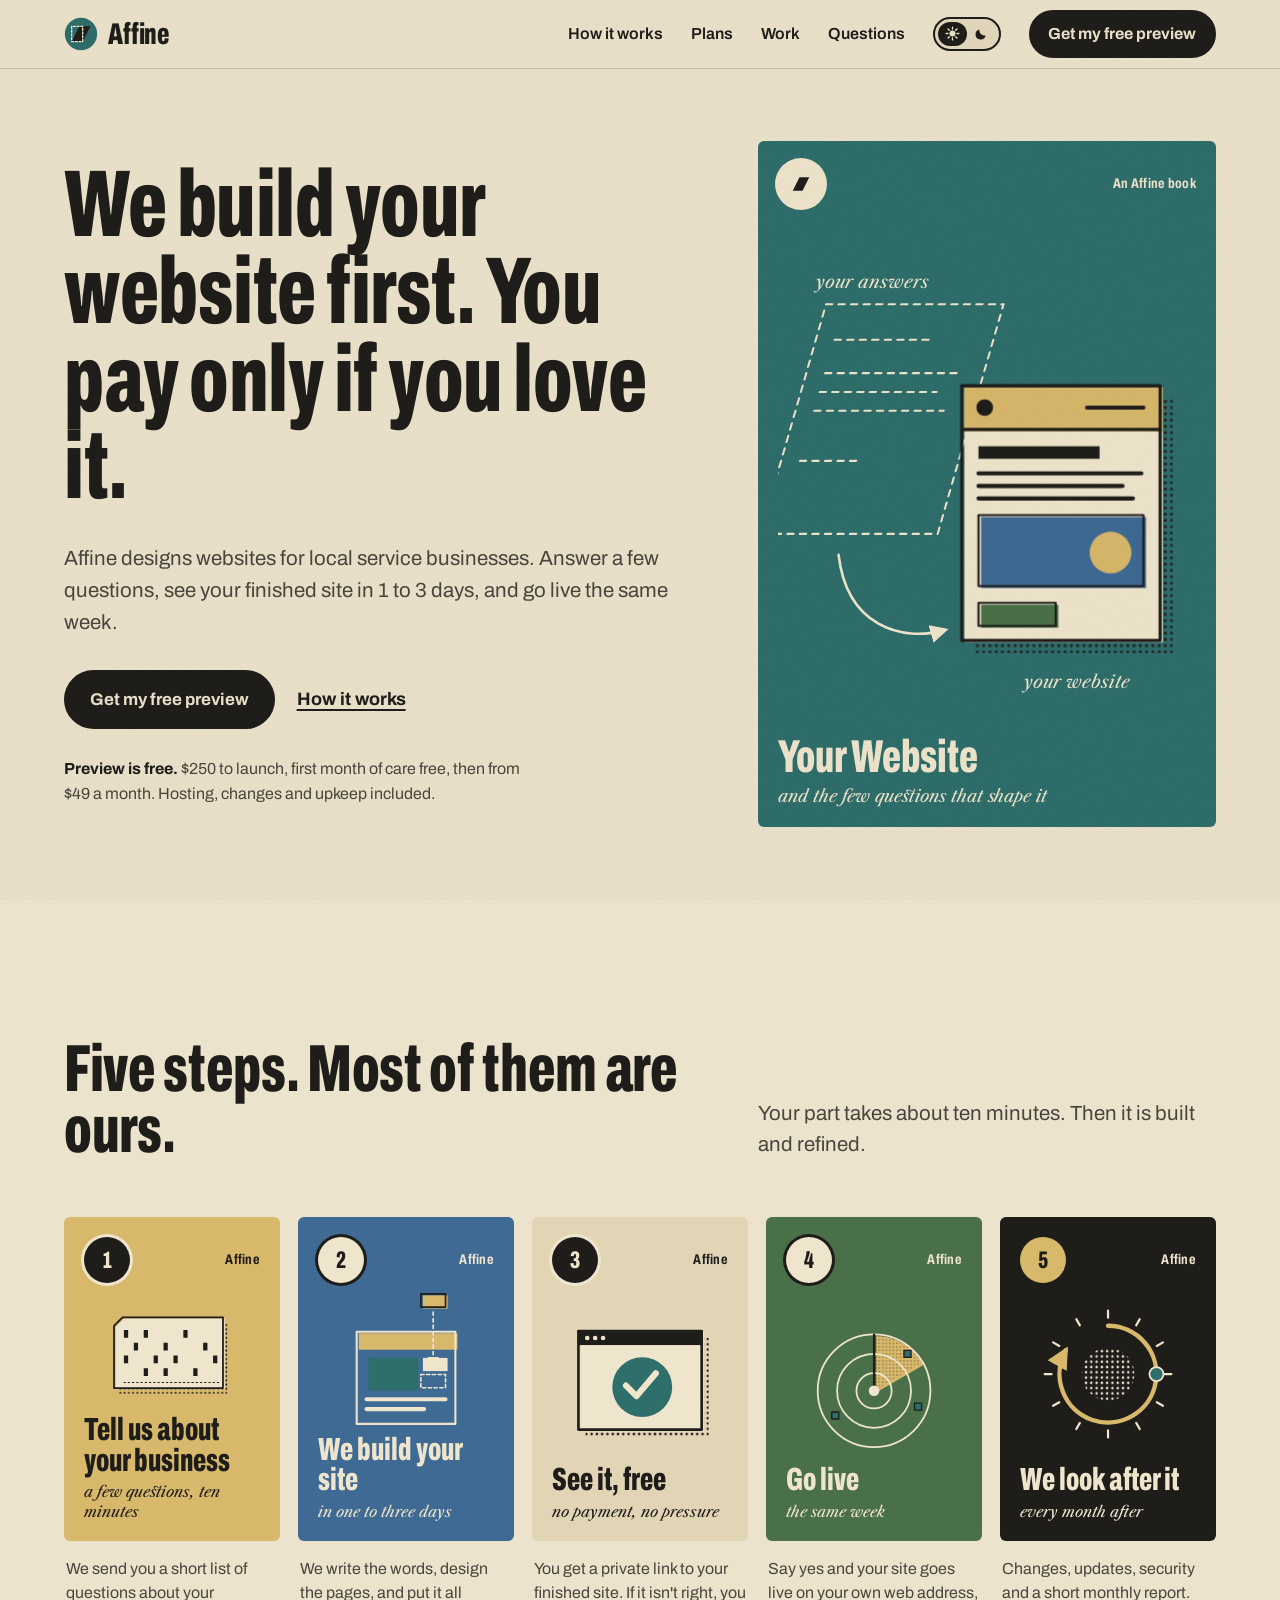
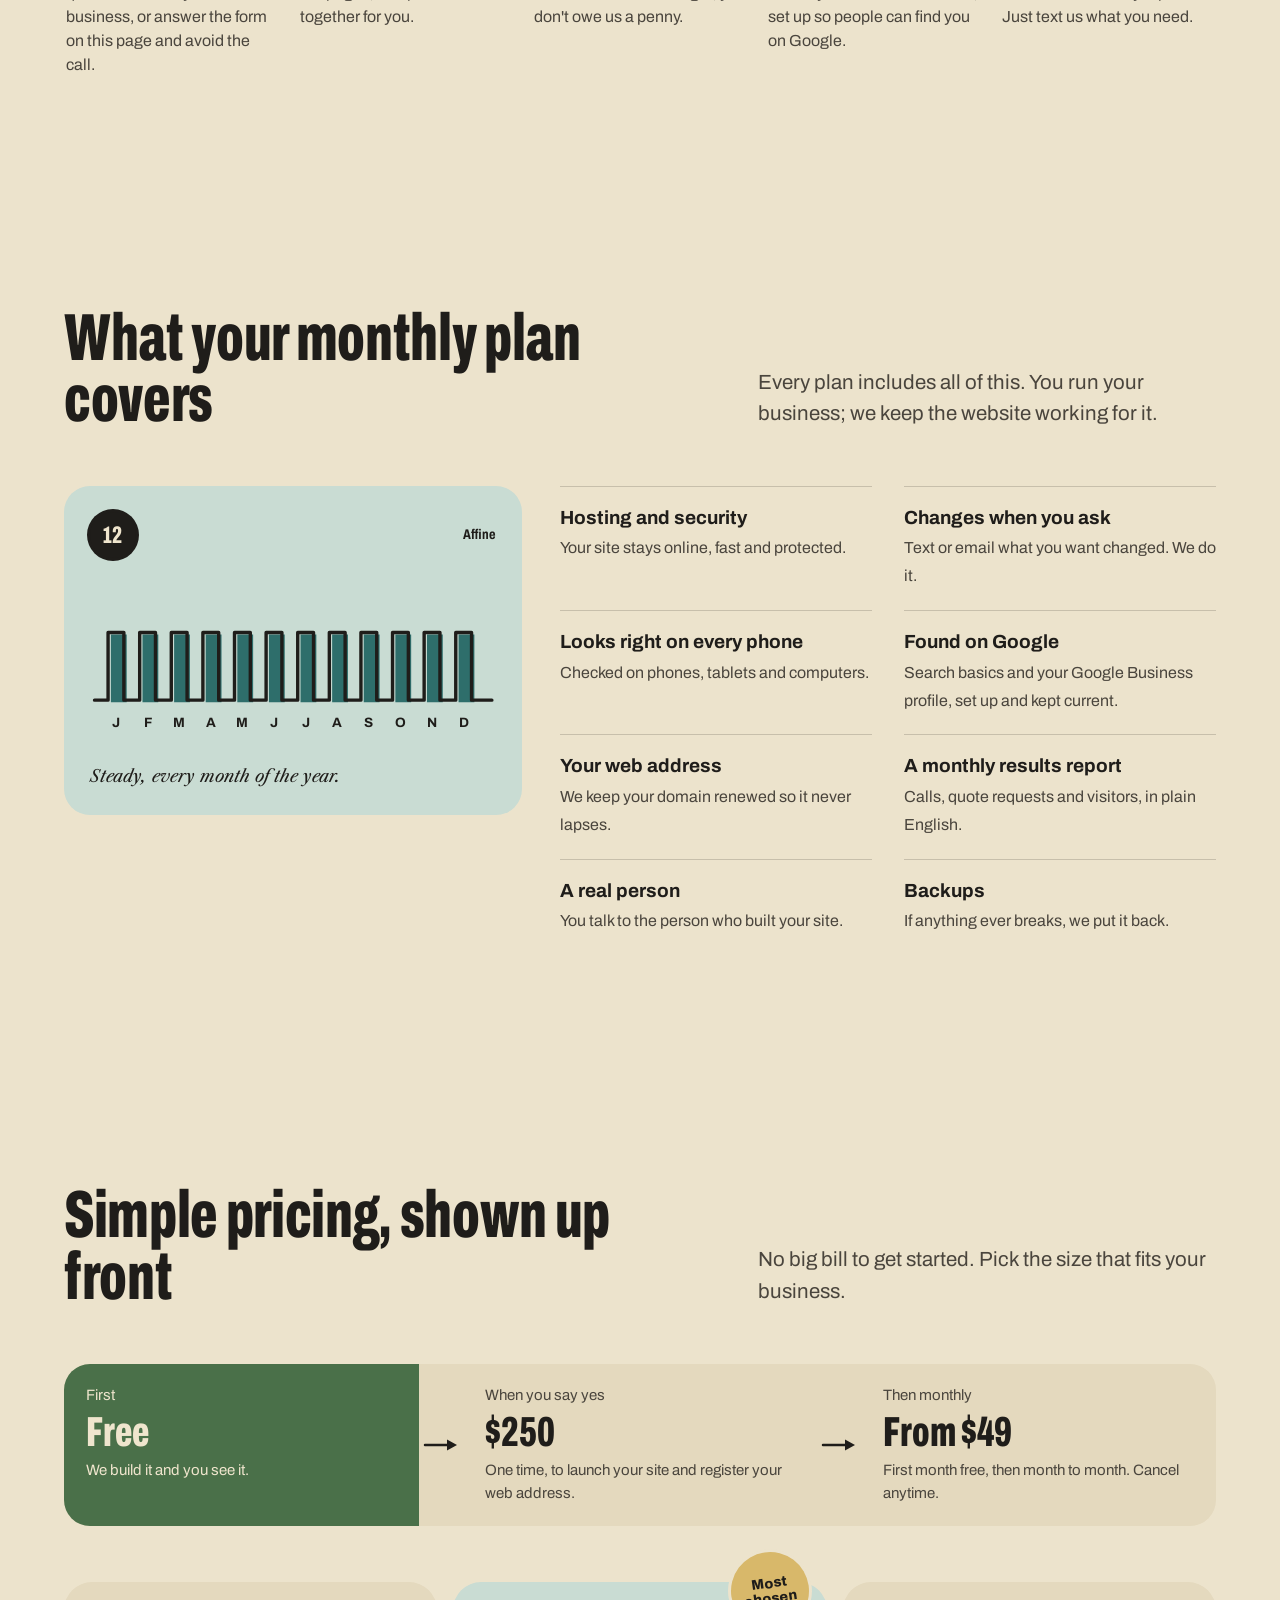
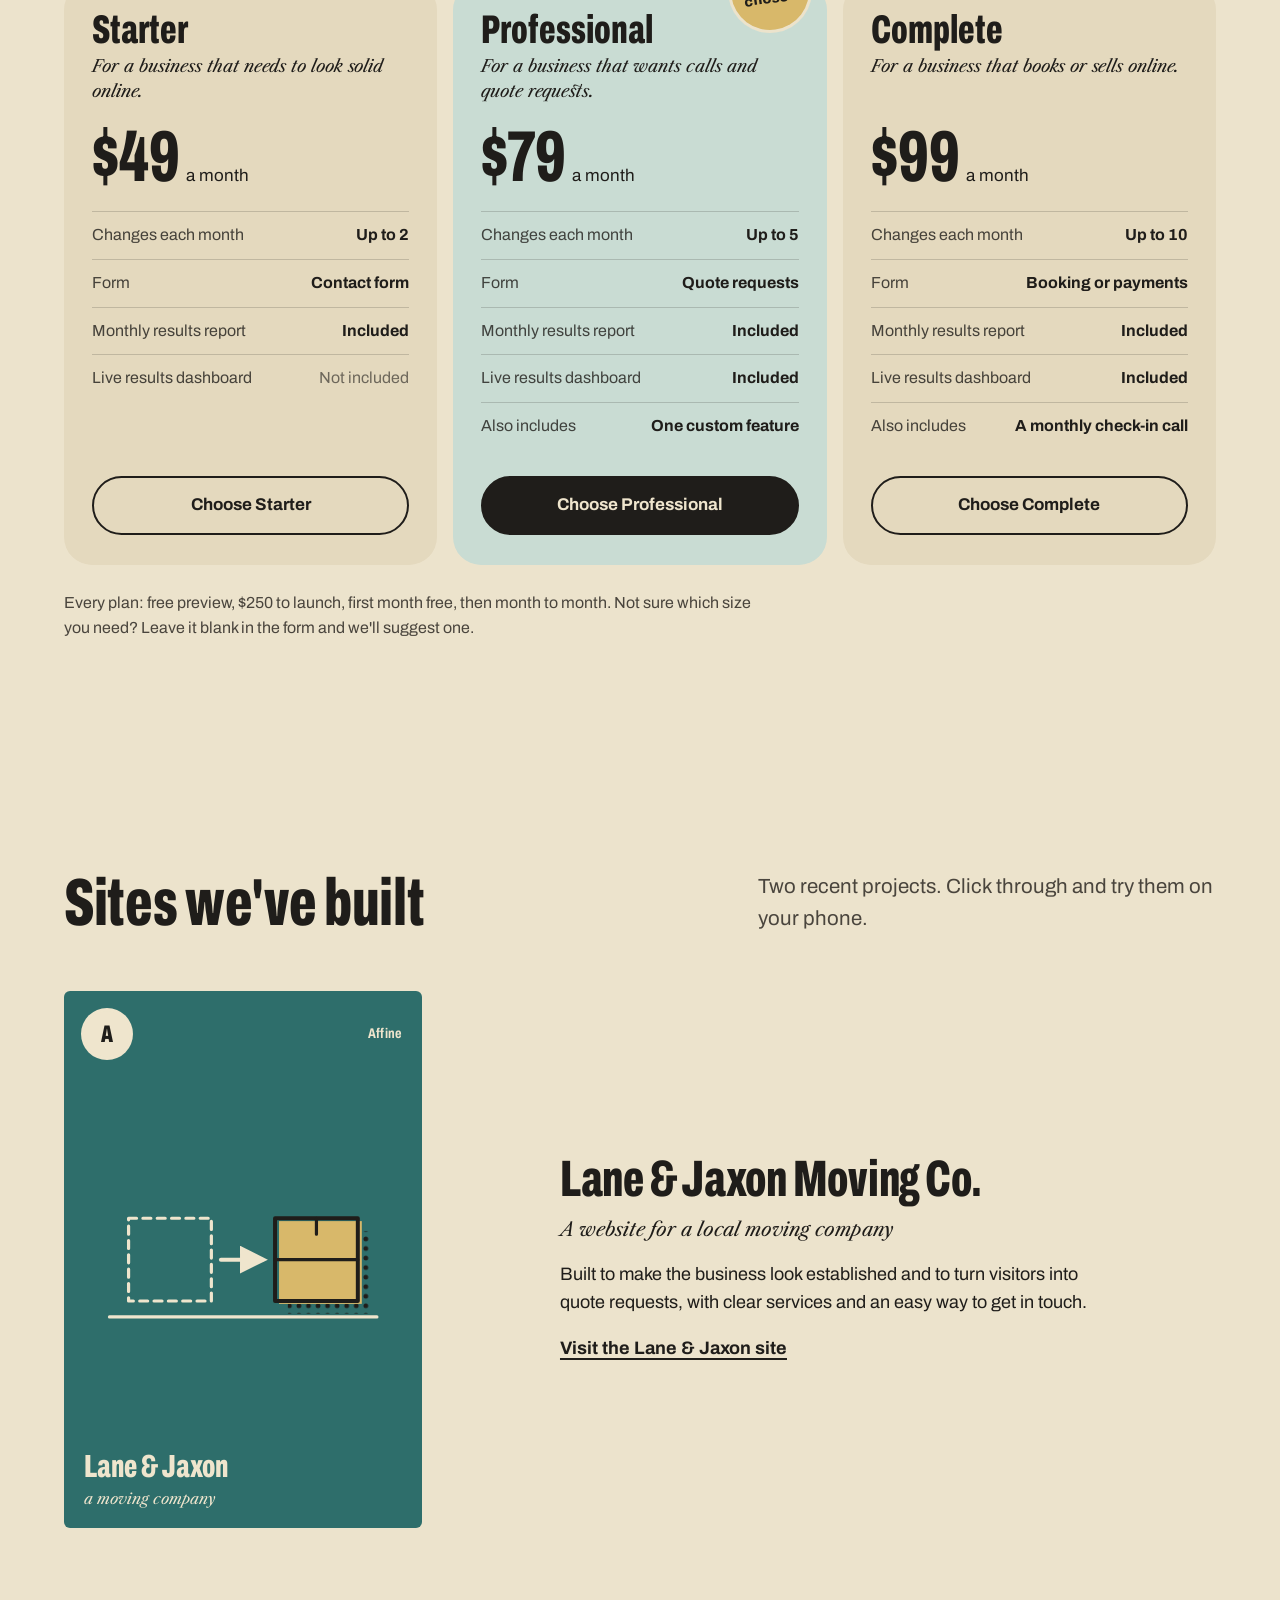
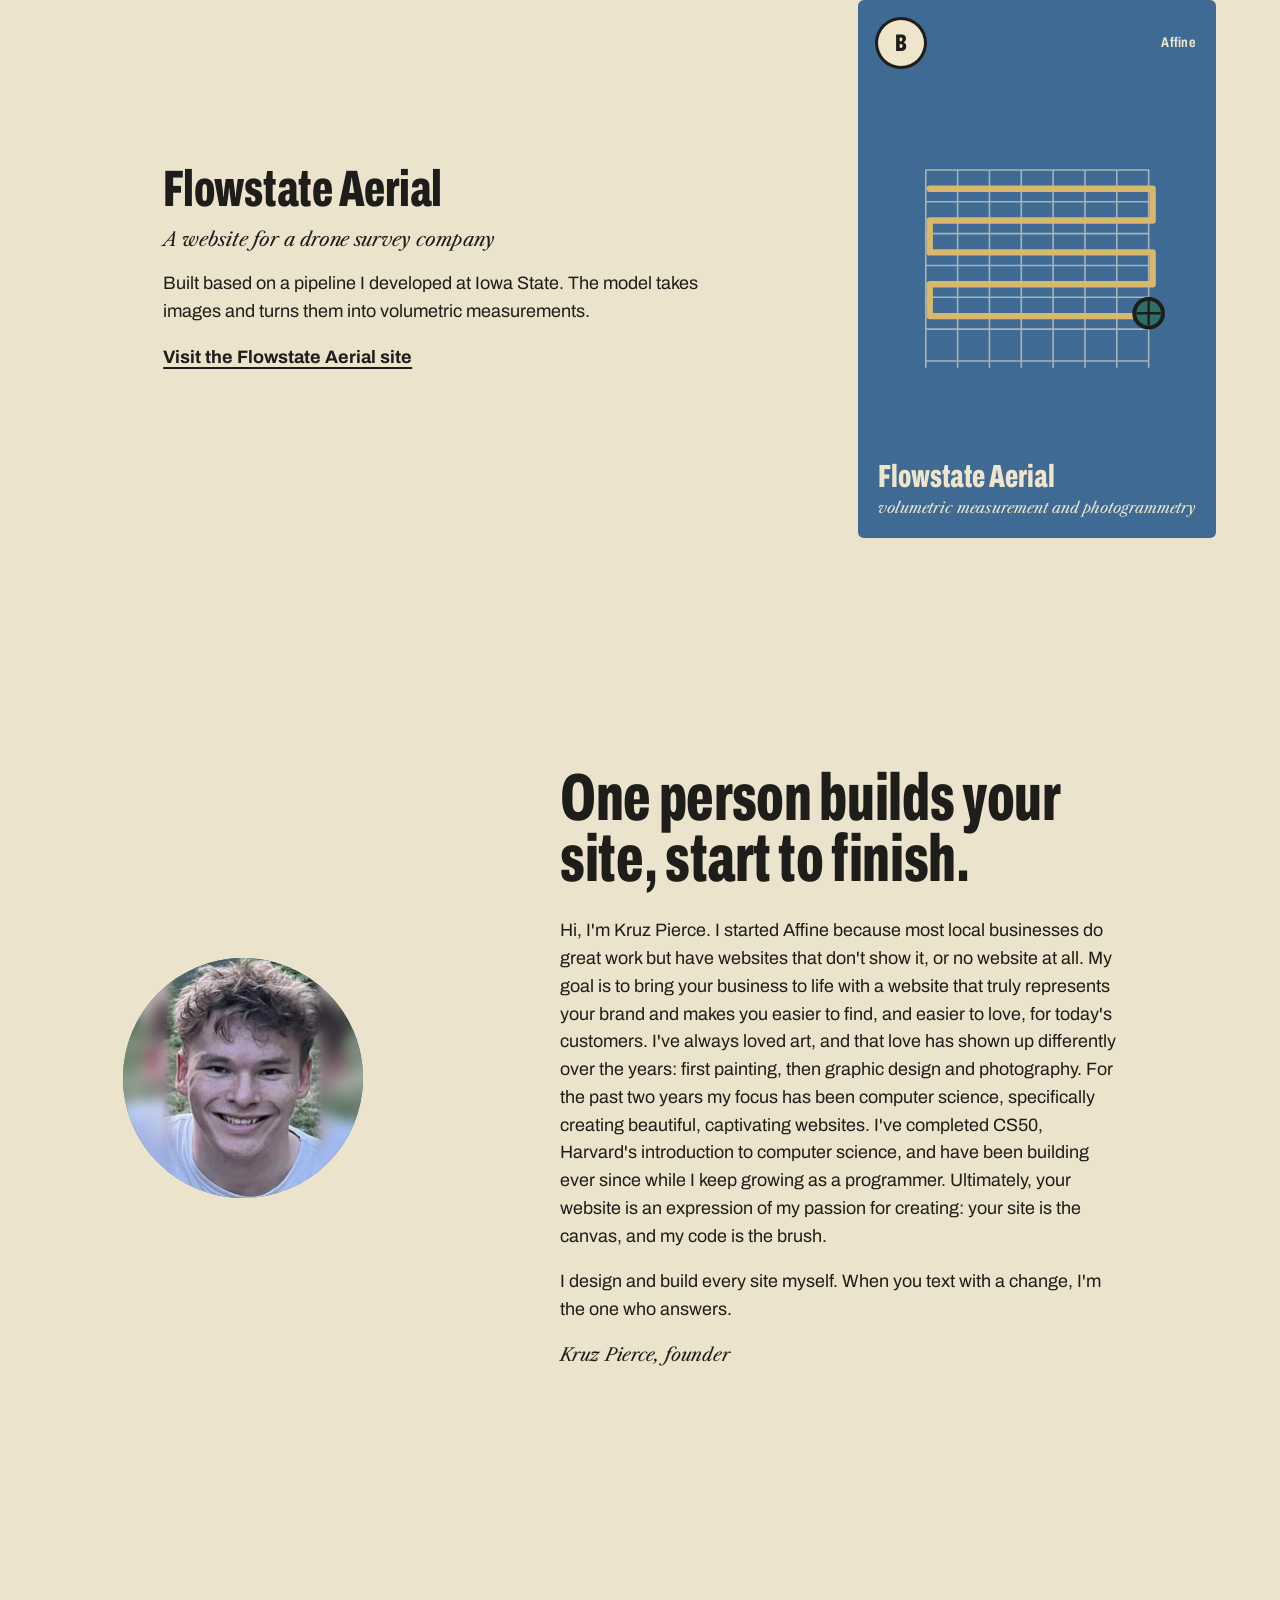
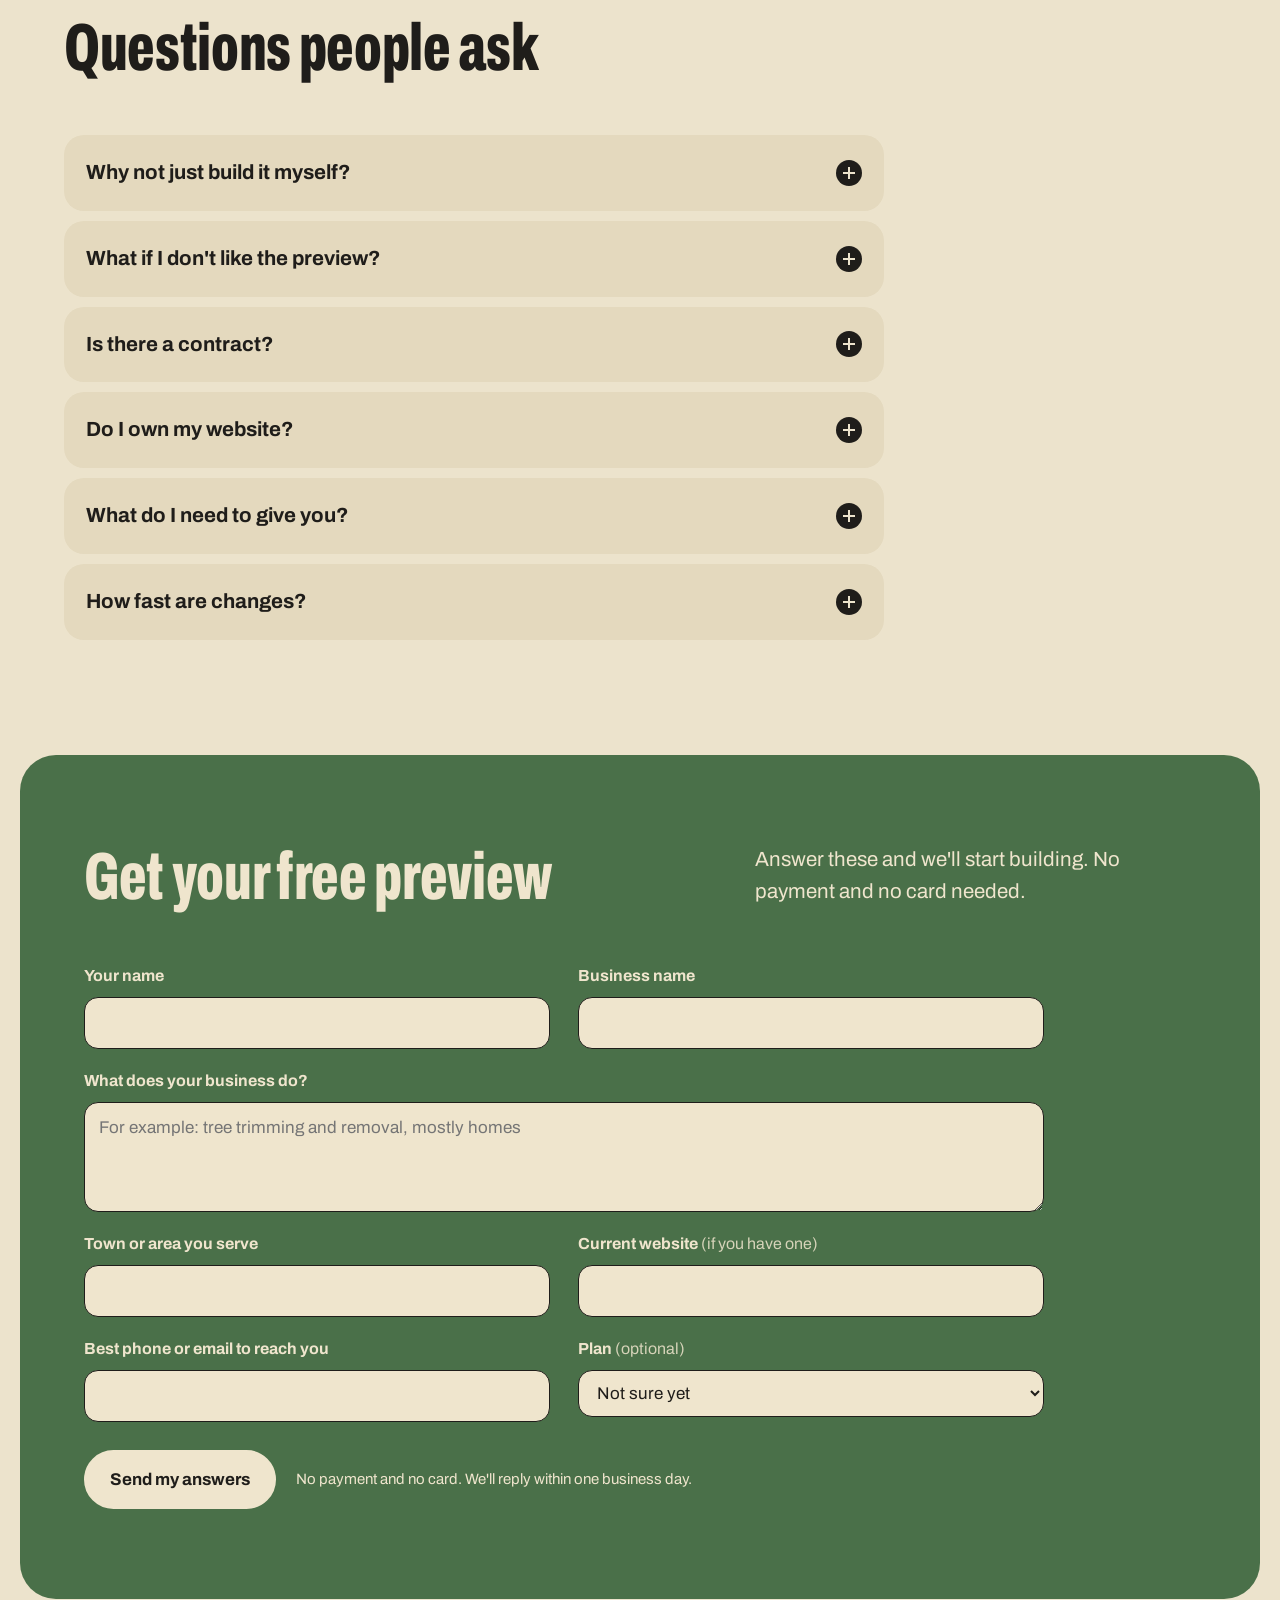
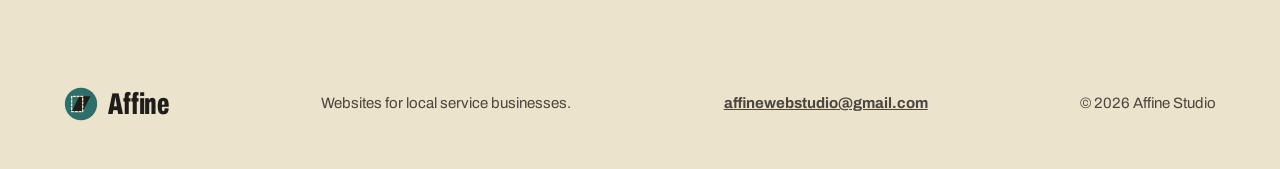
==== commit fdd8739f: "Update description for Flowstate Aerial project" ====
--- a/index.html
+++ b/index.html
@@ -439,7 +439,7 @@
           <div class="info">
             <h3 class="d">Flowstate Aerial</h3>
             <p class="kind">A website for a drone survey company</p>
-            <p>Built to explain a technical service in plain words, with simple packages and a clear way to request a job.</p>
+            <p>Built based on a pipeline I developed at Iowa State. The model takes images and turns them into volumetric measurements.</p>
             <a class="textlink" href="https://flowstateaerial.com/" target="_blank" rel="noopener">Visit the Flowstate Aerial site</a>
           </div>
         </article>
--- a/css/styles.css
+++ b/css/styles.css
@@ -0,0 +1,294 @@
+:root{
+  box-sizing:border-box;
+  padding-top:env(safe-area-inset-top,0px);
+  padding-bottom:env(safe-area-inset-bottom,0px);
+  color-scheme:light;
+  --edge:transparent;
+  --hair:rgba(31,29,26,.18);
+
+  /* fixed inks — the covers never change */
+  --cream:#EFE5CD;
+  --black:#1F1D1A;
+  --sand:#D8B86A;
+  --mist:#C9DCD3;
+  --focus:#2E6E6B;
+  --teal:#2E6E6B;
+  --green:#4A7049;
+  --sea:#3E6A93;
+  --stock:#E2D5B6;
+
+  /* page tokens */
+  --paper:#ECE3CC;
+  --paper-2:#E4D9BE;
+  --ink:#1F1D1A;
+  --ink-soft:#4A453D;
+  --rule:#1F1D1A;
+
+  --display:"Archivo","Arial Narrow","Helvetica Neue",Arial,sans-serif;
+  --body:"Archivo","Helvetica Neue",Arial,sans-serif;
+  --serif:"Libre Caslon Text",Georgia,"Times New Roman",serif;
+}
+@media (prefers-color-scheme:dark){
+  :root:not([data-theme="light"]){
+    --paper:#1C1A17;--paper-2:#26231F;--ink:#EFE5CD;--ink-soft:#BDB29B;--rule:#EFE5CD;--edge:rgba(239,229,205,.18);--focus:#9CC7C2;--hair:rgba(239,229,205,.16);color-scheme:dark;
+  }
+}
+:root[data-theme="dark"]{--paper:#1C1A17;--paper-2:#26231F;--ink:#EFE5CD;--ink-soft:#BDB29B;--rule:#EFE5CD;--edge:rgba(239,229,205,.18);--focus:#9CC7C2;--hair:rgba(239,229,205,.16);color-scheme:dark;}
+
+*,*::before,*::after{box-sizing:inherit}
+html{height:100%;scroll-behavior:smooth;scroll-padding-top:calc(env(safe-area-inset-top,0px) + 80px);-webkit-text-size-adjust:100%}
+body{margin:0;background:var(--paper);color:var(--ink);font-family:var(--body);font-size:18px;line-height:1.55;font-variation-settings:"wdth" 100}
+img,svg{max-width:100%;display:block}
+a{color:inherit}
+:focus-visible{outline:3px solid var(--focus);outline-offset:3px}
+
+/* paper grain */
+body::after{
+  content:"";position:fixed;inset:0;pointer-events:none;z-index:50;opacity:.16;mix-blend-mode:multiply;
+  background-image:url("data:image/svg+xml,%3Csvg xmlns='http://www.w3.org/2000/svg' width='220' height='220'%3E%3Cfilter id='n'%3E%3CfeTurbulence type='fractalNoise' baseFrequency='.85' numOctaves='3' stitchTiles='stitch'/%3E%3CfeColorMatrix values='0 0 0 0 .35 0 0 0 0 .3 0 0 0 0 .22 0 0 0 .55 0'/%3E%3C/filter%3E%3Crect width='100%25' height='100%25' filter='url(%23n)'/%3E%3C/svg%3E");
+}
+@media (prefers-color-scheme:dark){:root:not([data-theme="light"]) body::after{mix-blend-mode:screen;opacity:.06}}
+:root[data-theme="dark"] body::after{mix-blend-mode:screen;opacity:.06}
+
+.wrap{max-width:1240px;margin:0 auto;padding:0 clamp(20px,4vw,44px)}
+
+/* type */
+.d{font-family:var(--display);font-variation-settings:"wdth" 62;font-weight:800;line-height:.92;letter-spacing:-.005em;margin:0}
+.it{font-family:var(--serif);font-style:italic;font-weight:400}
+h1.d{font-size:clamp(3.1rem,7.4vw,6.6rem)}
+h2.d{font-size:clamp(2.6rem,5.2vw,4.6rem)}
+.lede{font-size:clamp(1.1rem,1.6vw,1.3rem);max-width:34em;color:var(--ink-soft);margin:0}
+p{margin:0 0 1em}
+
+/* buttons */
+.btn{display:inline-flex;align-items:center;justify-content:center;gap:.5em;border-radius:999px;font:inherit;font-weight:700;font-size:17px;
+  padding:.85em 1.4em;border:2px solid var(--ink);background:var(--ink);color:var(--paper);text-decoration:none;cursor:pointer;
+  transition:background .15s,color .15s,border-color .15s}
+.btn:hover{background:var(--teal);border-color:var(--teal);color:var(--cream)}
+.btn.ghost{background:transparent;color:var(--ink)}
+.btn.ghost:hover{background:var(--ink);color:var(--paper);border-color:var(--ink)}
+.textlink{font-weight:700;text-decoration:underline;text-decoration-thickness:2px;text-underline-offset:4px}
+.textlink:hover{color:var(--teal)}
+
+/* header */
+.top{position:sticky;top:env(safe-area-inset-top,0px);z-index:20;background:var(--paper);border-bottom:1.5px solid var(--hair)}
+.top .wrap{display:flex;align-items:center;justify-content:space-between;height:68px;gap:24px}
+.brand{display:flex;align-items:center;gap:10px;text-decoration:none}
+.brand .d{font-size:30px;line-height:1}
+.mark{width:34px;height:34px;flex:none}
+.nav{display:flex;align-items:center;gap:28px}
+.nav a:not(.btn){text-decoration:none;font-weight:600;font-size:16px}
+.nav a:not(.btn):hover{color:var(--teal)}
+.nav .btn{padding:.6em 1.1em;font-size:16px}
+@media (max-width:820px){.nav a:not(.btn){display:none}}
+.nav .btn{white-space:nowrap}
+.nav .btn .short{display:none}
+@media (max-width:520px){.nav{gap:12px}.nav .btn{padding:.6em .9em}.nav .btn .long{display:none}.nav .btn .short{display:inline}.brand .d{font-size:26px}}
+
+/* light / dark switch: a small segmented control with a sliding thumb */
+.theme-switch{position:relative;display:grid;grid-template-columns:1fr 1fr;flex:none;width:68px;height:34px;padding:3px;
+  border:2px solid var(--ink);border-radius:999px;background:var(--paper-2)}
+.theme-switch button{position:relative;z-index:1;display:grid;place-items:center;border:0;background:transparent;color:var(--ink);
+  border-radius:999px;cursor:pointer;padding:0;transition:color .25s}
+.theme-switch button svg{width:15px;height:15px}
+.theme-switch button[aria-checked="true"]{color:var(--paper)}
+.theme-switch .thumb{position:absolute;top:3px;left:3px;width:calc(50% - 3px);height:calc(100% - 6px);border-radius:999px;background:var(--ink);
+  transition:transform .28s cubic-bezier(.3,.7,.2,1)}
+.theme-switch[data-on="dark"] .thumb{transform:translateX(100%)}
+.theme-switch button:focus-visible{outline:3px solid var(--focus);outline-offset:1px}
+@media (prefers-reduced-motion:reduce){.theme-switch .thumb,.theme-switch button{transition:none}}
+.cover{box-shadow:0 0 0 1.5px var(--edge)}
+svg :is(path,line,polyline,polygon,rect,circle){stroke-linecap:round;stroke-linejoin:round}
+
+/* hero */
+.hero{padding:clamp(36px,6vw,72px) 0 clamp(56px,8vw,96px)}
+.hero .wrap{display:grid;grid-template-columns:repeat(12,1fr);gap:clamp(20px,3vw,40px);align-items:center}
+.hero-text{grid-column:1 / span 7}
+.hero-text h1{margin-bottom:.35em}
+.hero-actions{display:flex;flex-wrap:wrap;align-items:center;gap:22px;margin:32px 0 28px}
+.hero-price{font-size:16px;color:var(--ink-soft);max-width:30em;margin:0}
+.hero-price strong{color:var(--ink)}
+.hero-cover{grid-column:8 / span 5}
+@media (max-width:900px){.hero-text,.hero-cover{grid-column:1 / -1}.hero-cover{max-width:460px}}
+
+/* covers — the series system */
+.cover{position:relative;display:flex;flex-direction:column;aspect-ratio:2/3;border-radius:6px;padding:clamp(14px,1.6vw,20px);color:var(--black);overflow:hidden}
+.cover-top{display:flex;justify-content:space-between;align-items:center}
+.roundel{width:46px;height:46px;border-radius:50%;background:var(--black);color:var(--cream);display:grid;place-items:center;flex:none;
+  font-family:var(--display);font-variation-settings:"wdth" 62;font-weight:800;font-size:24px;line-height:1;box-shadow:0 0 0 3px currentColor}
+.cover .series{font-family:var(--display);font-variation-settings:"wdth" 75;font-weight:700;font-size:14px;letter-spacing:.02em}
+.cover .art{flex:1;min-height:0;display:flex;align-items:center;justify-content:center;padding:6px 0}
+.cover .art svg{width:100%;height:100%}
+.cover h3{font-family:var(--display);font-variation-settings:"wdth" 62;font-weight:800;font-size:clamp(26px,2.5vw,34px);line-height:.95;margin:0 0 6px}
+.cover .sub{font-family:var(--serif);font-style:italic;font-size:15px;line-height:1.3;margin:0}
+.c-sand{background:var(--sand)}
+.c-teal{background:var(--teal);color:var(--cream)}
+.c-sea{background:var(--sea);color:var(--cream)}
+.c-green{background:var(--green);color:var(--cream)}
+.c-black{background:var(--black);color:var(--cream)}
+.c-stock{background:var(--stock)}
+.c-black .roundel{background:var(--sand);color:var(--black)}
+.c-teal .roundel,.c-sea .roundel,.c-green .roundel{background:var(--cream);color:var(--black);box-shadow:0 0 0 3px var(--black)}
+.c-teal .roundel{box-shadow:0 0 0 3px var(--cream)}
+
+.hero-cover .cover h3{font-size:clamp(34px,3.6vw,48px)}
+.hero-cover .cover .sub{font-size:17px}
+
+/* misregistration — only on art, never on text */
+.mis{transform:translate(2.5px,1.8px)}
+
+/* hero settle: one orchestrated moment */
+.settle{transform-box:fill-box;transform-origin:0 0;animation:settle 1.7s cubic-bezier(.2,.75,.1,1) .35s both}
+@keyframes settle{
+  0%{transform:translate(-130px,-92px) skewX(-16deg) scale(.9);opacity:0}
+  30%{opacity:1}
+  100%{transform:none;opacity:1}
+}
+@media (prefers-reduced-motion:reduce){.settle{animation:none}html{scroll-behavior:auto}}
+
+/* section heads */
+section{scroll-margin-top:80px}
+.band{padding:clamp(64px,9vw,120px) 0}
+
+.head{display:grid;grid-template-columns:repeat(12,1fr);gap:clamp(20px,3vw,40px);margin-bottom:clamp(36px,5vw,56px);align-items:end}
+.head h2{grid-column:1 / span 7}
+.head .lede{grid-column:8 / span 5}
+@media (max-width:900px){.head h2,.head .lede{grid-column:1 / -1}}
+
+/* shelf */
+.shelf{display:grid;grid-template-columns:repeat(5,1fr);gap:clamp(12px,1.4vw,18px);list-style:none;margin:0;padding:0}
+.book .caption{font-size:16px;line-height:1.5;margin:16px 2px 0;color:var(--ink-soft)}
+.book .cover{transition:transform .25s ease}
+.book:hover .cover{transform:translateY(-6px)}
+.swipe{display:none;font-size:15px;color:var(--ink-soft);margin:14px 0 0}
+@media (max-width:1000px){
+  .shelf{display:flex;overflow-x:auto;scroll-snap-type:x mandatory;padding-bottom:10px;margin:0 calc(-1 * clamp(20px,4vw,44px));padding-left:clamp(20px,4vw,44px);padding-right:clamp(20px,4vw,44px);scroll-padding-left:clamp(20px,4vw,44px)}
+  .book{flex:0 0 min(64vw,280px);scroll-snap-align:start}
+  .swipe{display:block}
+}
+@media (prefers-reduced-motion:reduce){.book .cover{transition:none}.book:hover .cover{transform:none}}
+
+/* care */
+.care{display:grid;grid-template-columns:repeat(12,1fr);gap:clamp(20px,3vw,40px);align-items:start}
+.care-panel{grid-column:1 / span 5;background:var(--mist);border-radius:26px;color:var(--black);padding:clamp(18px,2vw,26px);display:flex;flex-direction:column;gap:18px}
+.care-panel .top-line{display:flex;justify-content:space-between;align-items:center}
+.care-panel p{font-family:var(--serif);font-style:italic;font-size:17px;margin:0}
+.care-list{grid-column:6 / span 7;list-style:none;margin:0;padding:0;display:grid;grid-template-columns:1fr 1fr;gap:0 32px}
+.care-list li{border-top:1.5px solid var(--hair);padding:16px 0 20px}
+.care-list strong{display:block;font-size:19px;margin-bottom:2px}
+.care-list span{color:var(--ink-soft);font-size:16px}
+@media (max-width:900px){.care-panel,.care-list{grid-column:1 / -1}}
+@media (max-width:560px){.care-list{grid-template-columns:1fr}}
+
+/* price flow */
+.flow{display:grid;grid-template-columns:1fr auto 1fr auto 1fr;align-items:stretch;background:var(--paper-2);border-radius:26px;overflow:hidden;margin-bottom:clamp(36px,5vw,56px)}
+.flow > div{padding:20px 22px}
+.flow .step-l{font-size:15px;color:var(--ink-soft);margin:0 0 4px}
+.flow .step-v{font-family:var(--display);font-variation-settings:"wdth" 62;font-weight:800;font-size:clamp(30px,3.4vw,42px);line-height:1;margin:0}
+.flow .step-n{font-size:15px;margin:6px 0 0;color:var(--ink-soft)}
+.flow .arrow{display:flex;align-items:center;padding:0 4px;border:0}
+.flow .arrow svg{width:36px;height:20px}
+.flow .free{background:var(--green);color:var(--cream)}
+.flow .free .step-l,.flow .free .step-n{color:var(--cream)}
+@media (max-width:760px){
+  .flow{grid-template-columns:1fr}
+  .flow .arrow{display:none}
+  .flow > div + div{border-top:1.5px solid var(--hair)}
+}
+
+/* plans */
+.plans{display:grid;grid-template-columns:repeat(3,1fr);gap:16px;align-items:stretch}
+.plan{padding:28px clamp(20px,2.2vw,30px) 30px;display:flex;flex-direction:column;position:relative;background:var(--paper-2);border-radius:28px}
+.plan.pick{background:var(--mist);color:var(--black)}
+.plan.pick dl div{border-top-color:rgba(31,29,26,.18)}
+.plan.pick .muted{color:#3d3a33}
+.plan h3{font-family:var(--display);font-variation-settings:"wdth" 62;font-weight:800;font-size:40px;line-height:1;margin:0 0 4px}
+.plan .for{font-family:var(--serif);font-style:italic;font-size:17px;line-height:1.5;margin:0 0 22px;min-height:3em}
+.price{display:flex;align-items:baseline;gap:6px;margin:0 0 22px}
+.price b{font-family:var(--display);font-variation-settings:"wdth" 62;font-weight:800;font-size:72px;line-height:.85}
+.price span{font-size:17px}
+.plan dl{margin:0 0 26px;flex:1}
+.plan dl div{display:flex;justify-content:space-between;gap:16px;border-top:1.5px solid var(--hair);padding:11px 0;font-size:16px}
+.plan dt{opacity:.8}
+.plan dd{margin:0;font-weight:700;text-align:right}
+.plan dd.no{font-weight:400;opacity:.6}
+.muted{color:var(--ink-soft)}
+.badge{position:absolute;top:-30px;right:18px;width:78px;height:78px;border-radius:50%;background:var(--sand);color:var(--black);
+  display:grid;place-items:center;text-align:center;font-weight:800;font-size:14px;line-height:1.1;transform:rotate(-8deg);box-shadow:0 0 0 3px var(--paper)}
+.plan.pick .btn{background:var(--black);border-color:var(--black);color:var(--cream)}
+.plan.pick .btn:hover{background:var(--teal);border-color:var(--teal)}
+.plans-note{margin:26px 0 0;font-size:16px;color:var(--ink-soft);max-width:44em}
+@media (max-width:860px){
+  .plans{grid-template-columns:1fr}
+  .plan .for{min-height:0}
+}
+
+/* work */
+.work{display:grid;gap:clamp(40px,6vw,72px)}
+.project{display:grid;grid-template-columns:repeat(12,1fr);gap:clamp(20px,3vw,40px);align-items:center}
+.project .cover{grid-column:1 / span 4}
+.project .info{grid-column:6 / span 6}
+.project:nth-child(2) .cover{grid-column:9 / span 4;grid-row:1}
+.project:nth-child(2) .info{grid-column:2 / span 6;grid-row:1}
+.project h3.d{font-size:clamp(2.2rem,4vw,3.4rem);margin-bottom:12px}
+.project .kind{font-family:var(--serif);font-style:italic;font-size:19px;margin:0 0 16px}
+@media (max-width:820px){
+  .project .cover,.project .info,.project:nth-child(2) .cover,.project:nth-child(2) .info{grid-column:1 / -1;grid-row:auto}
+  .project .cover{max-width:340px}
+}
+
+/* about */
+.about{display:grid;grid-template-columns:repeat(12,1fr);gap:clamp(20px,3vw,40px);align-items:center}
+.portrait{grid-column:1 / span 4;aspect-ratio:1;border-radius:50%;background:var(--sea);position:relative;overflow:hidden;max-width:360px;width:100%}
+.portrait svg{position:absolute;inset:0;width:100%;height:100%}
+.portrait.photo{aspect-ratio:1;border-radius:50%;max-width:240px;justify-self:center}
+@media (max-width:820px){.portrait.photo{max-width:180px;justify-self:start}}
+.portrait img{position:absolute;inset:0;width:100%;height:100%;object-fit:cover;display:block}
+.about .info{grid-column:6 / span 6}
+.about h2{margin-bottom:.4em}
+.about p{font-size:clamp(1.05rem,1.4vw,1.2rem)}
+.sign{font-family:var(--serif);font-style:italic;font-size:22px;margin-top:8px}
+@media (max-width:820px){.portrait,.about .info{grid-column:1 / -1}.portrait{max-width:240px}}
+
+/* faq */
+.faq{max-width:820px}
+.faq{display:flex;flex-direction:column;gap:10px}
+.faq details{background:var(--paper-2);border-radius:20px;padding:0 22px}
+.faq summary{list-style:none;cursor:pointer;display:flex;justify-content:space-between;align-items:center;gap:20px;padding:22px 0;font-weight:700;font-size:clamp(1.1rem,1.6vw,1.3rem)}
+.faq summary::-webkit-details-marker{display:none}
+.faq summary .pm{width:26px;height:26px;border-radius:50%;background:var(--ink);flex:none;position:relative}
+.faq summary .pm::before,.faq summary .pm::after{content:"";position:absolute;left:7px;right:7px;top:12px;height:2px;background:var(--paper)}
+.faq summary .pm::after{transform:rotate(90deg);transition:transform .2s}
+.faq details[open] summary .pm{background:var(--teal)}
+.faq details[open] summary .pm::after{transform:rotate(0)}
+.faq details p{margin:0 0 24px;max-width:40em;color:var(--ink-soft)}
+
+/* start */
+.start{padding:0 max(12px,env(safe-area-inset-right,0px)) clamp(24px,4vw,48px) max(12px,env(safe-area-inset-left,0px))}
+.start .band{background:var(--green);color:var(--cream);border-radius:36px;padding:clamp(48px,7vw,96px) clamp(22px,5vw,64px)}
+.start .head .lede{color:var(--cream)}
+.form{display:grid;grid-template-columns:1fr 1fr;gap:20px 28px;max-width:960px}
+.field{display:flex;flex-direction:column;gap:8px}
+.field.full{grid-column:1 / -1}
+.field label{font-weight:700;font-size:16px}
+.field .hint{font-weight:400;opacity:.85}
+.field input,.field select,.field textarea{font:inherit;font-size:17px;color:var(--black);background:var(--cream);border:1.5px solid var(--black);border-radius:14px;padding:12px 14px;width:100%}
+.field textarea{min-height:110px;resize:vertical}
+.field input:focus,.field select:focus,.field textarea:focus{outline:3px solid var(--sand);outline-offset:0}
+.form-foot{grid-column:1 / -1;display:flex;flex-wrap:wrap;align-items:center;gap:20px;margin-top:8px}
+.start .btn{background:var(--cream);color:var(--black);border-color:var(--cream)}
+.start .btn:hover{background:var(--sand);border-color:var(--sand);color:var(--black)}
+.form-note{font-size:15px;margin:0;max-width:30em}
+.form-error{grid-column:1 / -1;background:var(--black);color:var(--cream);padding:12px 16px;border-radius:14px;margin:0;font-size:16px}
+.form-error[hidden]{display:none}
+.form-done{padding:28px 0}
+.form-done h3{font-size:clamp(30px,4vw,44px);margin:0 0 10px}
+.form-done p{font-size:18px;margin:0;max-width:30em}
+.form-done:focus{outline:none}
+@media (max-width:640px){.form{grid-template-columns:1fr}}
+
+/* footer */
+.foot{padding:40px 0 48px}
+.foot .wrap{display:flex;flex-wrap:wrap;justify-content:space-between;align-items:center;gap:20px}
+.foot p{margin:0;font-size:15px;color:var(--ink-soft)}
+.foot a{font-weight:700}
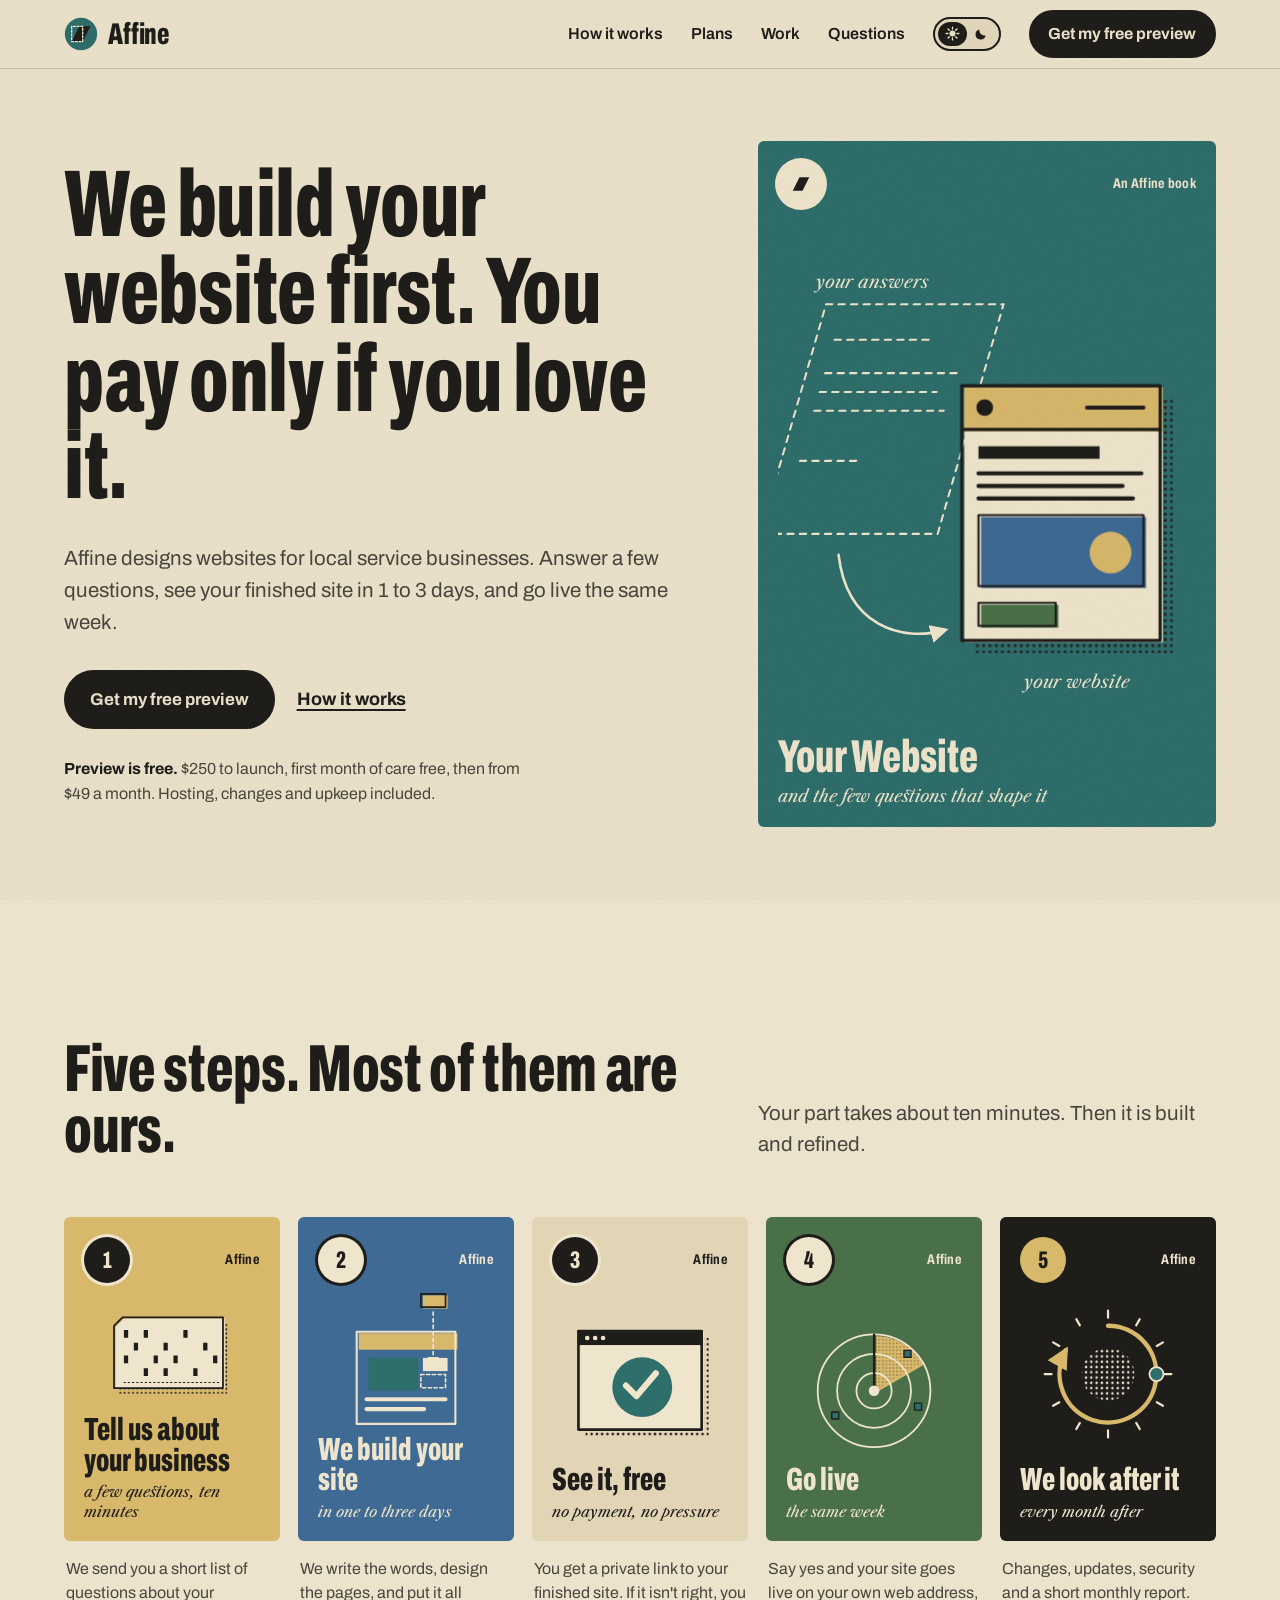
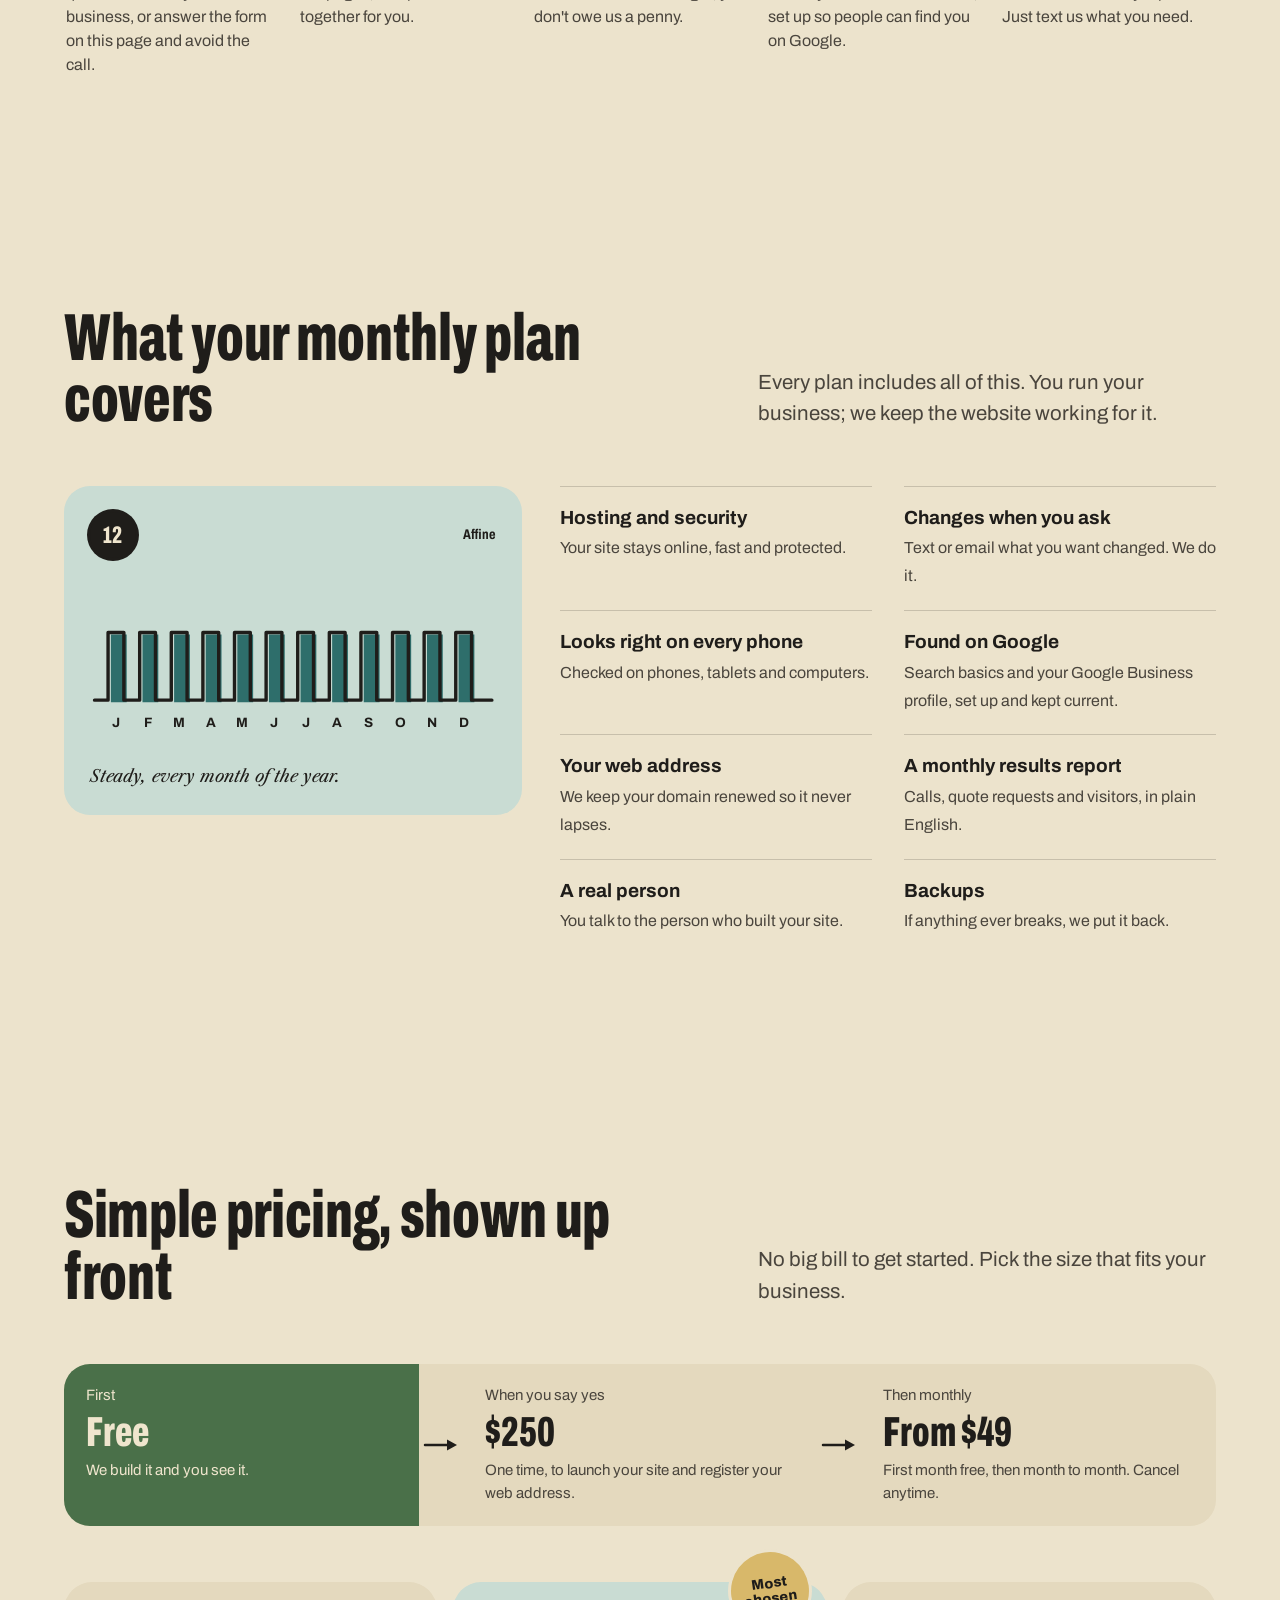
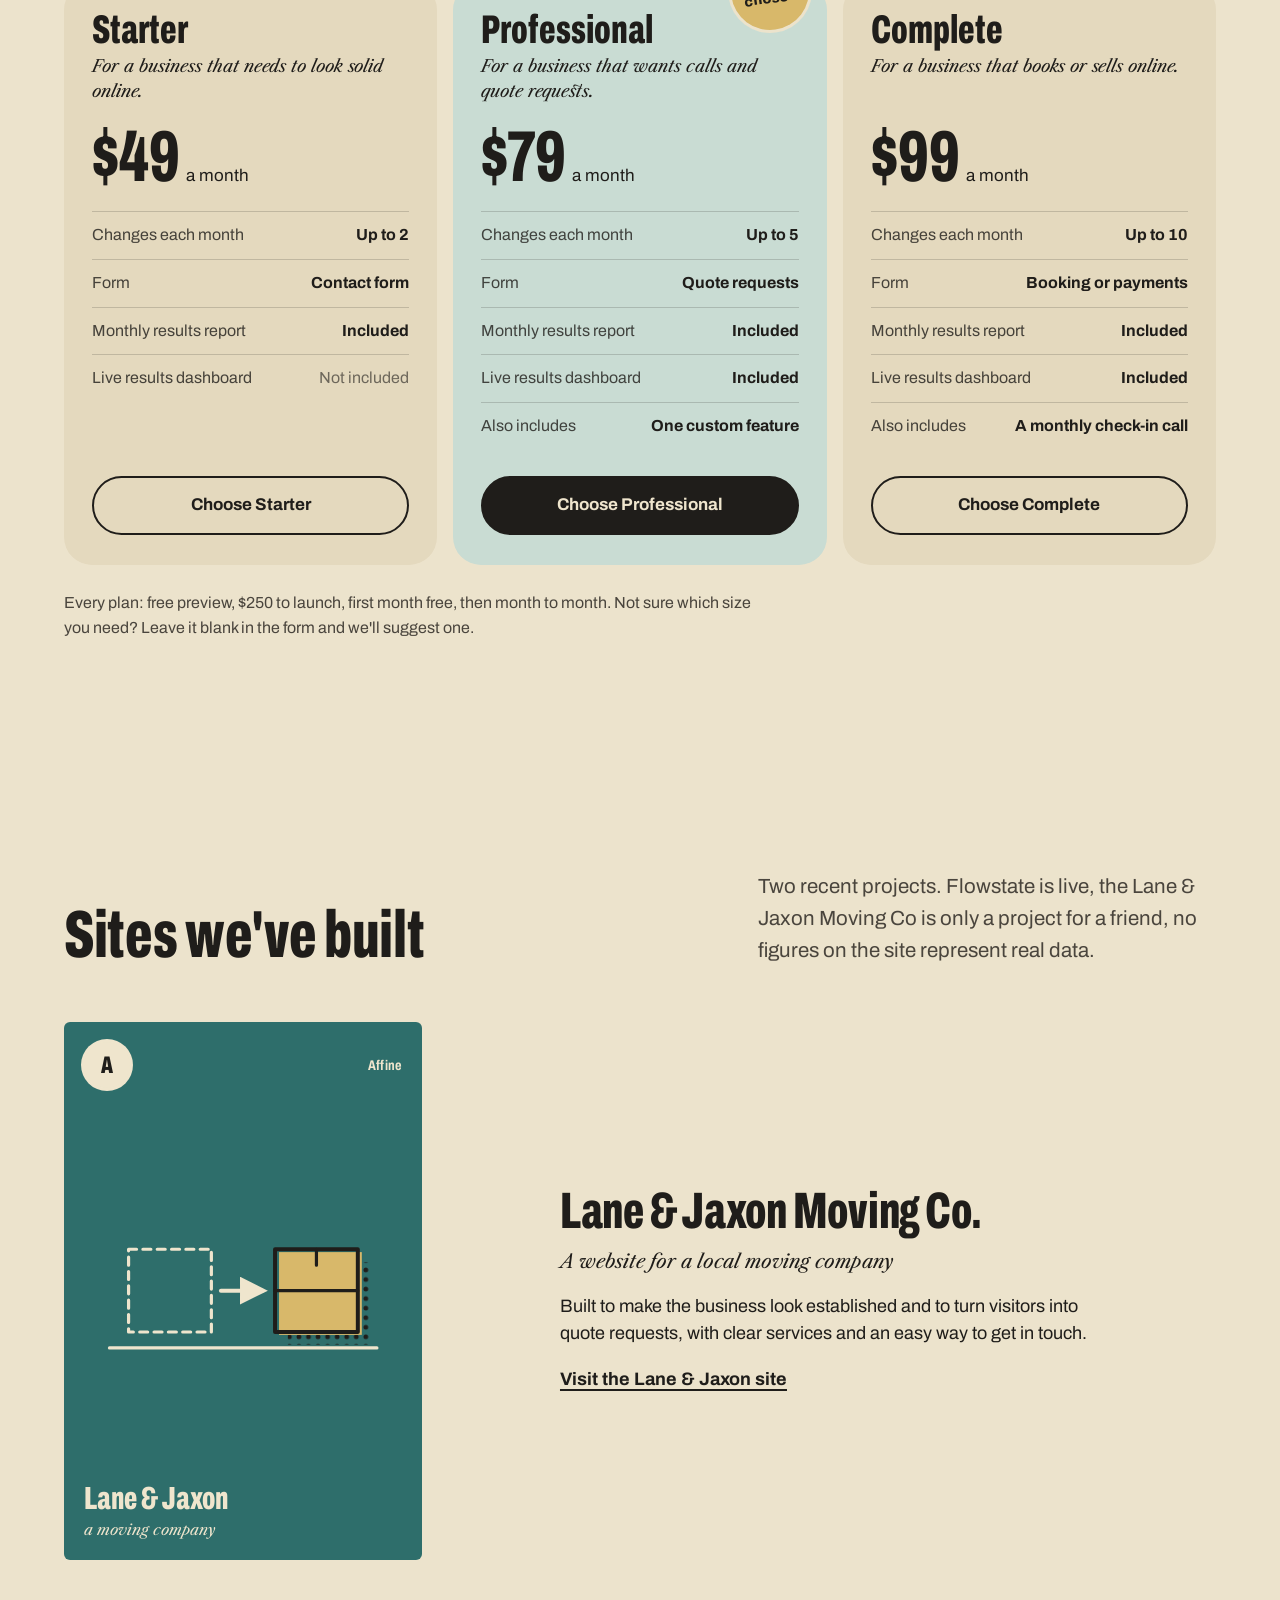
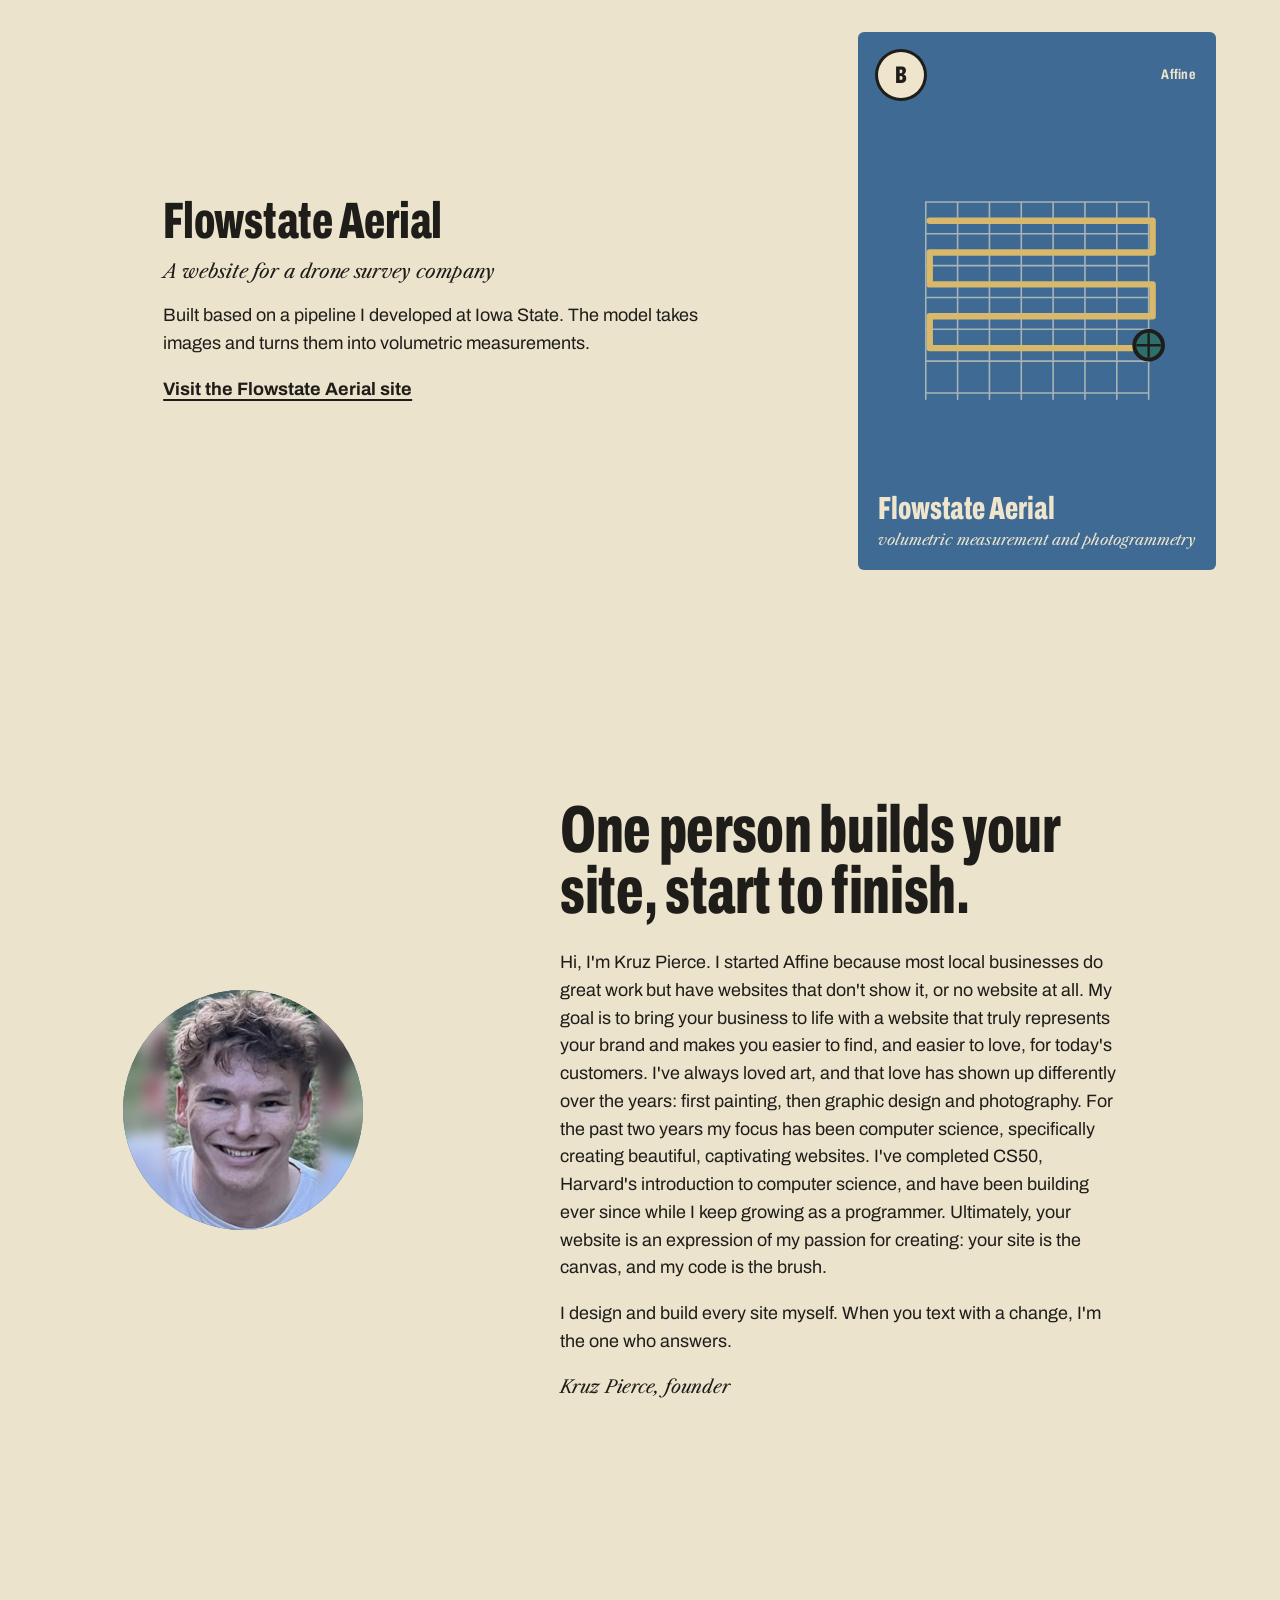
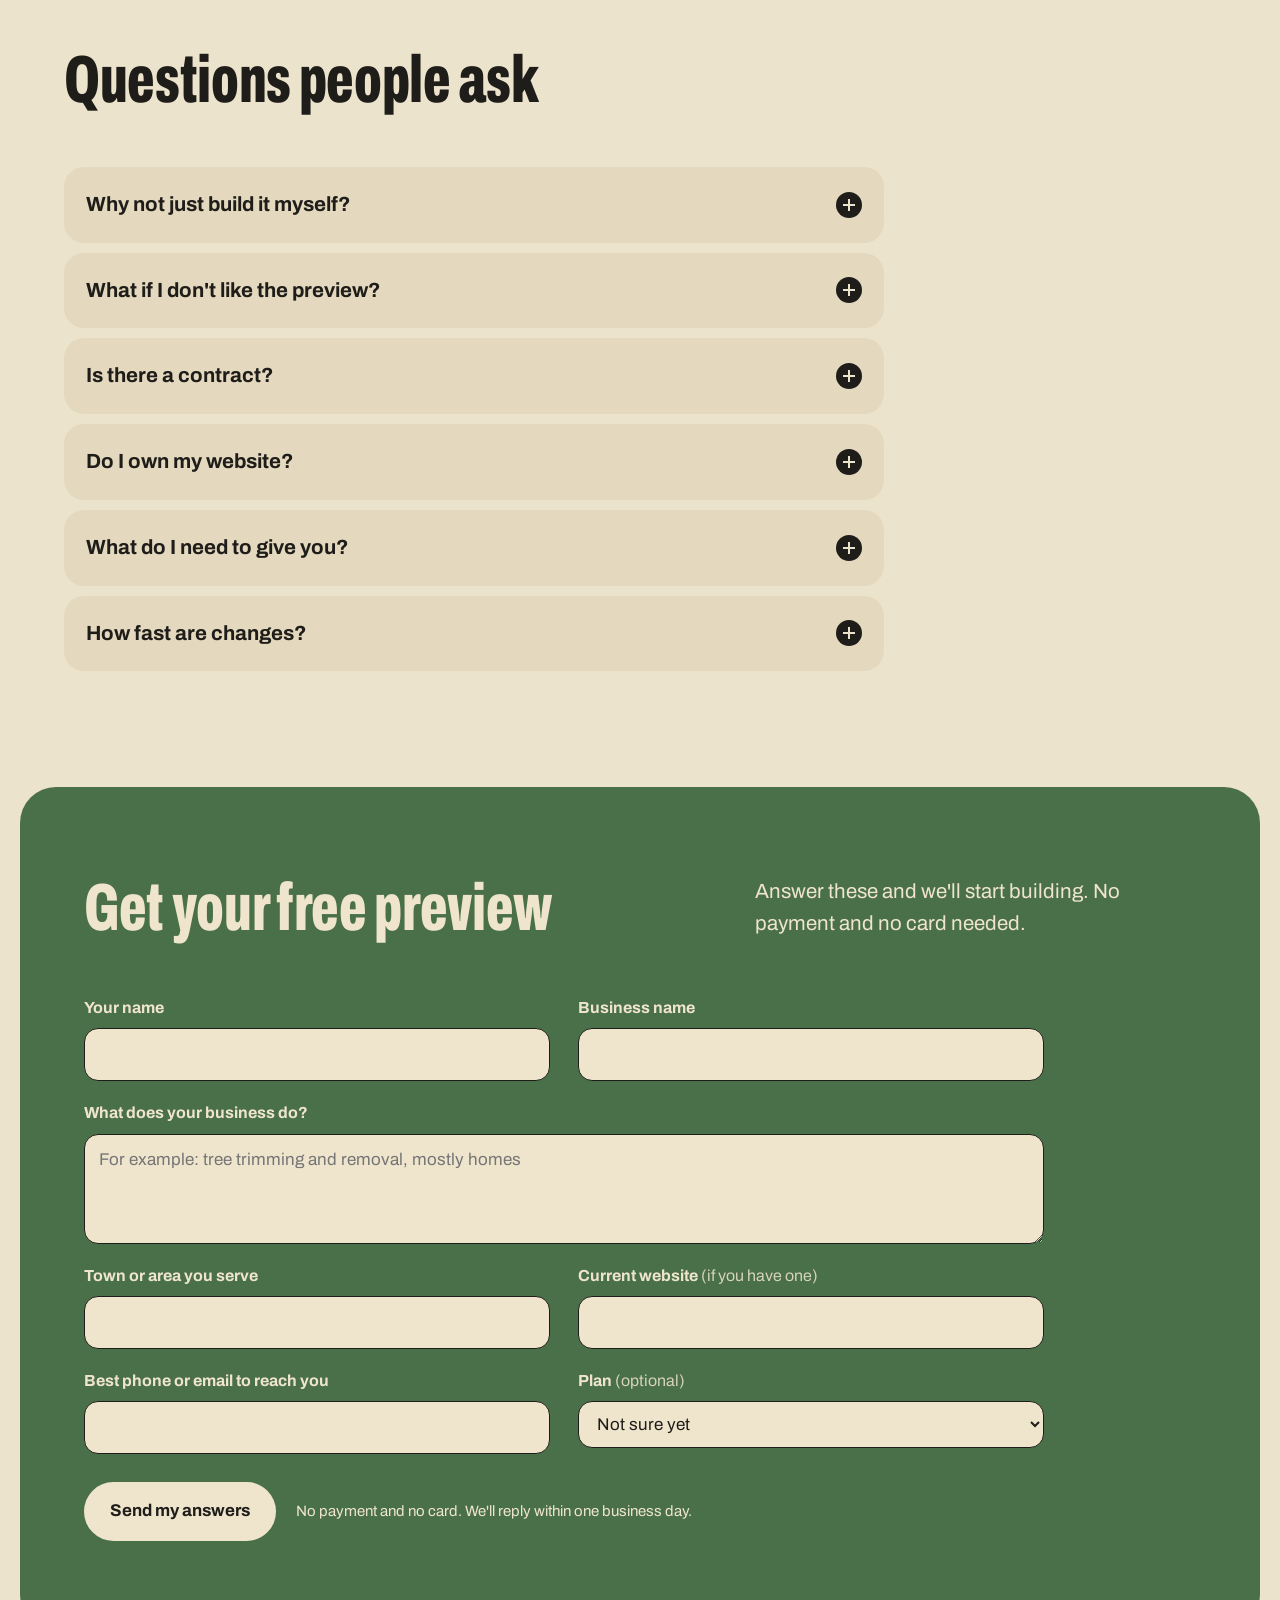
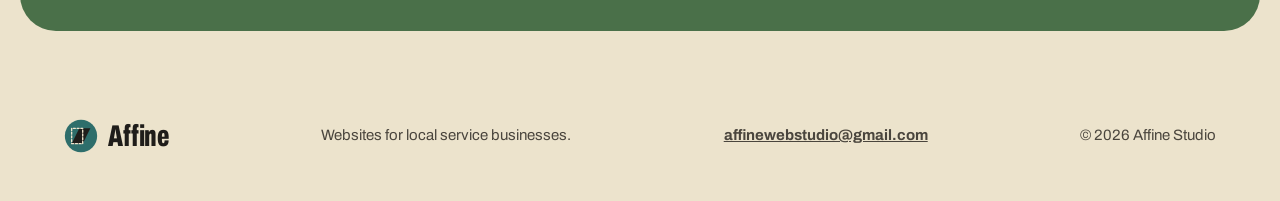
==== commit 63f2e564: "Revise project description in index.html Updated project description to include details about Flowst" ====
--- a/index.html
+++ b/index.html
@@ -393,7 +393,7 @@
     <div class="wrap">
       <div class="head">
         <h2 class="d" id="work-title">Sites we've built</h2>
-        <p class="lede">Two recent projects. Click through and try them on your phone.</p>
+        <p class="lede">Two recent projects. Flowstate is live, the Lane & Jaxon Moving Co is only a project for a friend, no figures on the site represent real data.</p>
       </div>
 
       <div class="work">
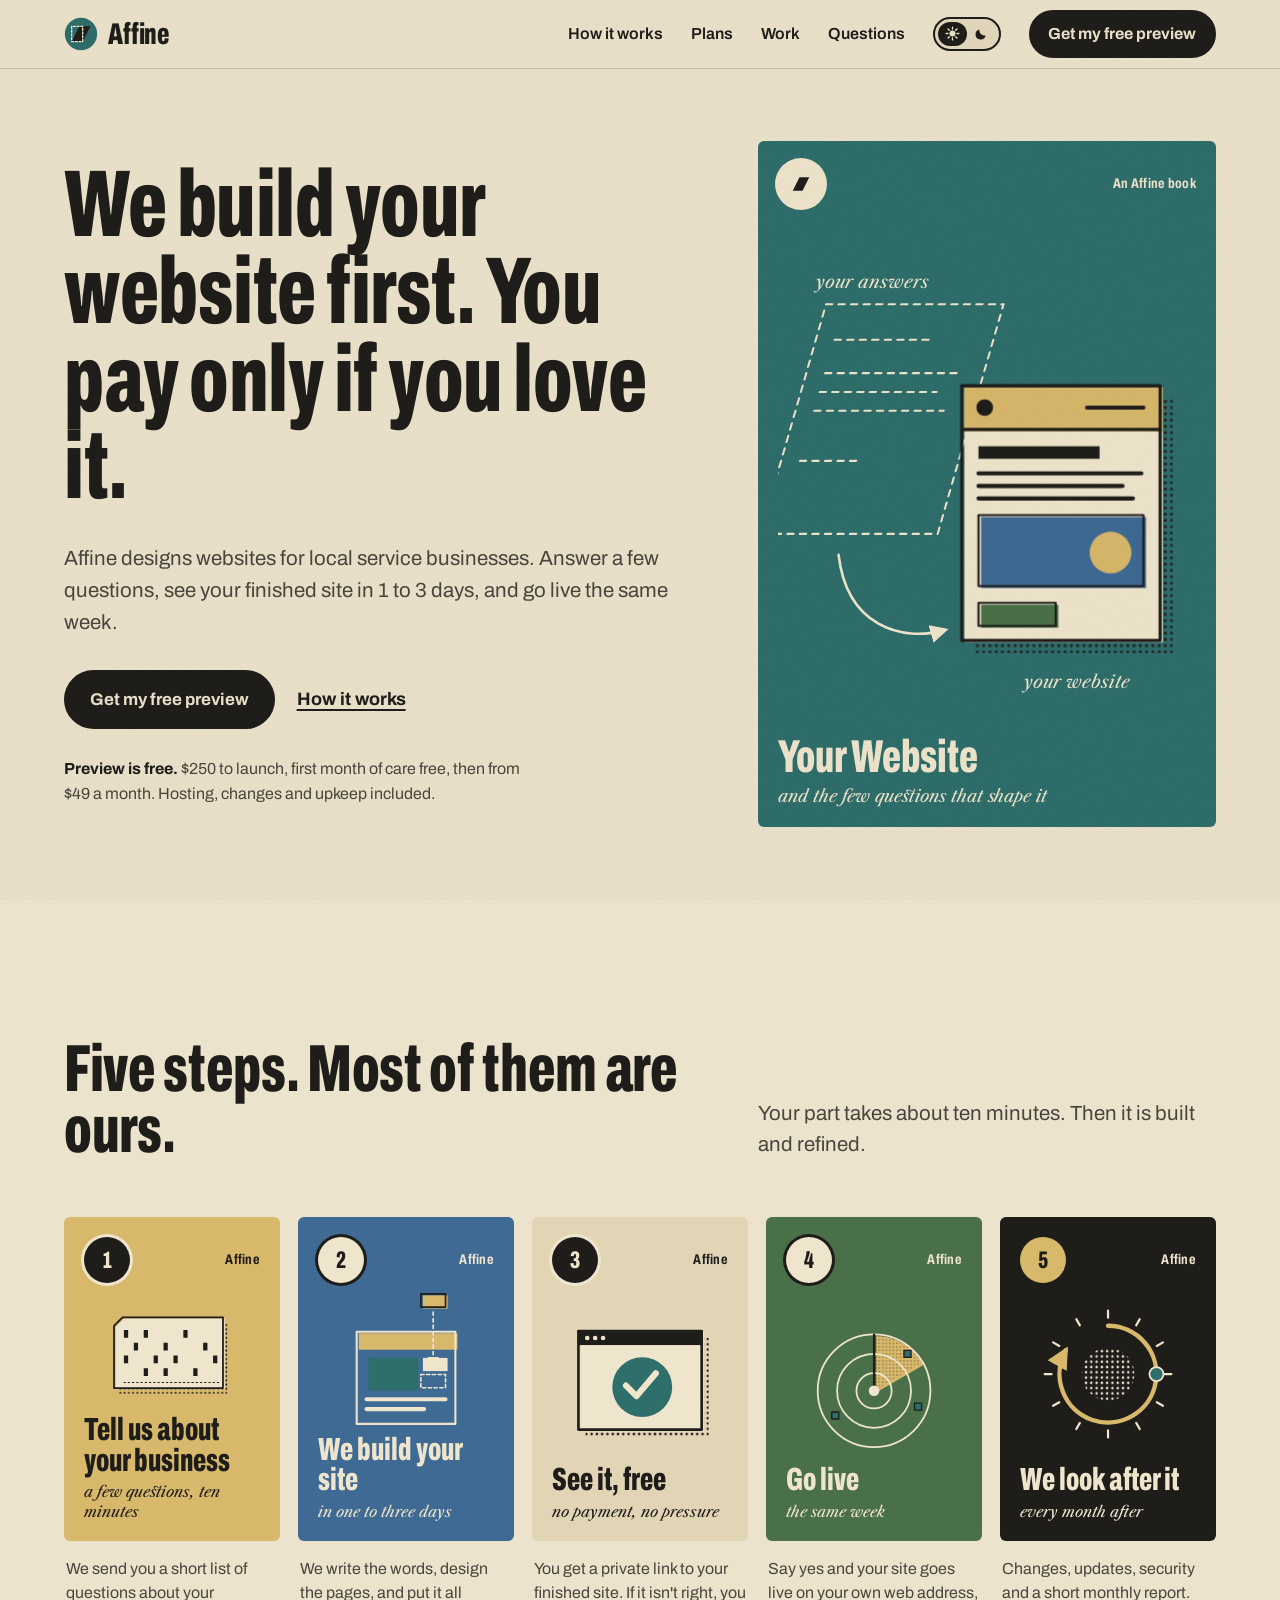
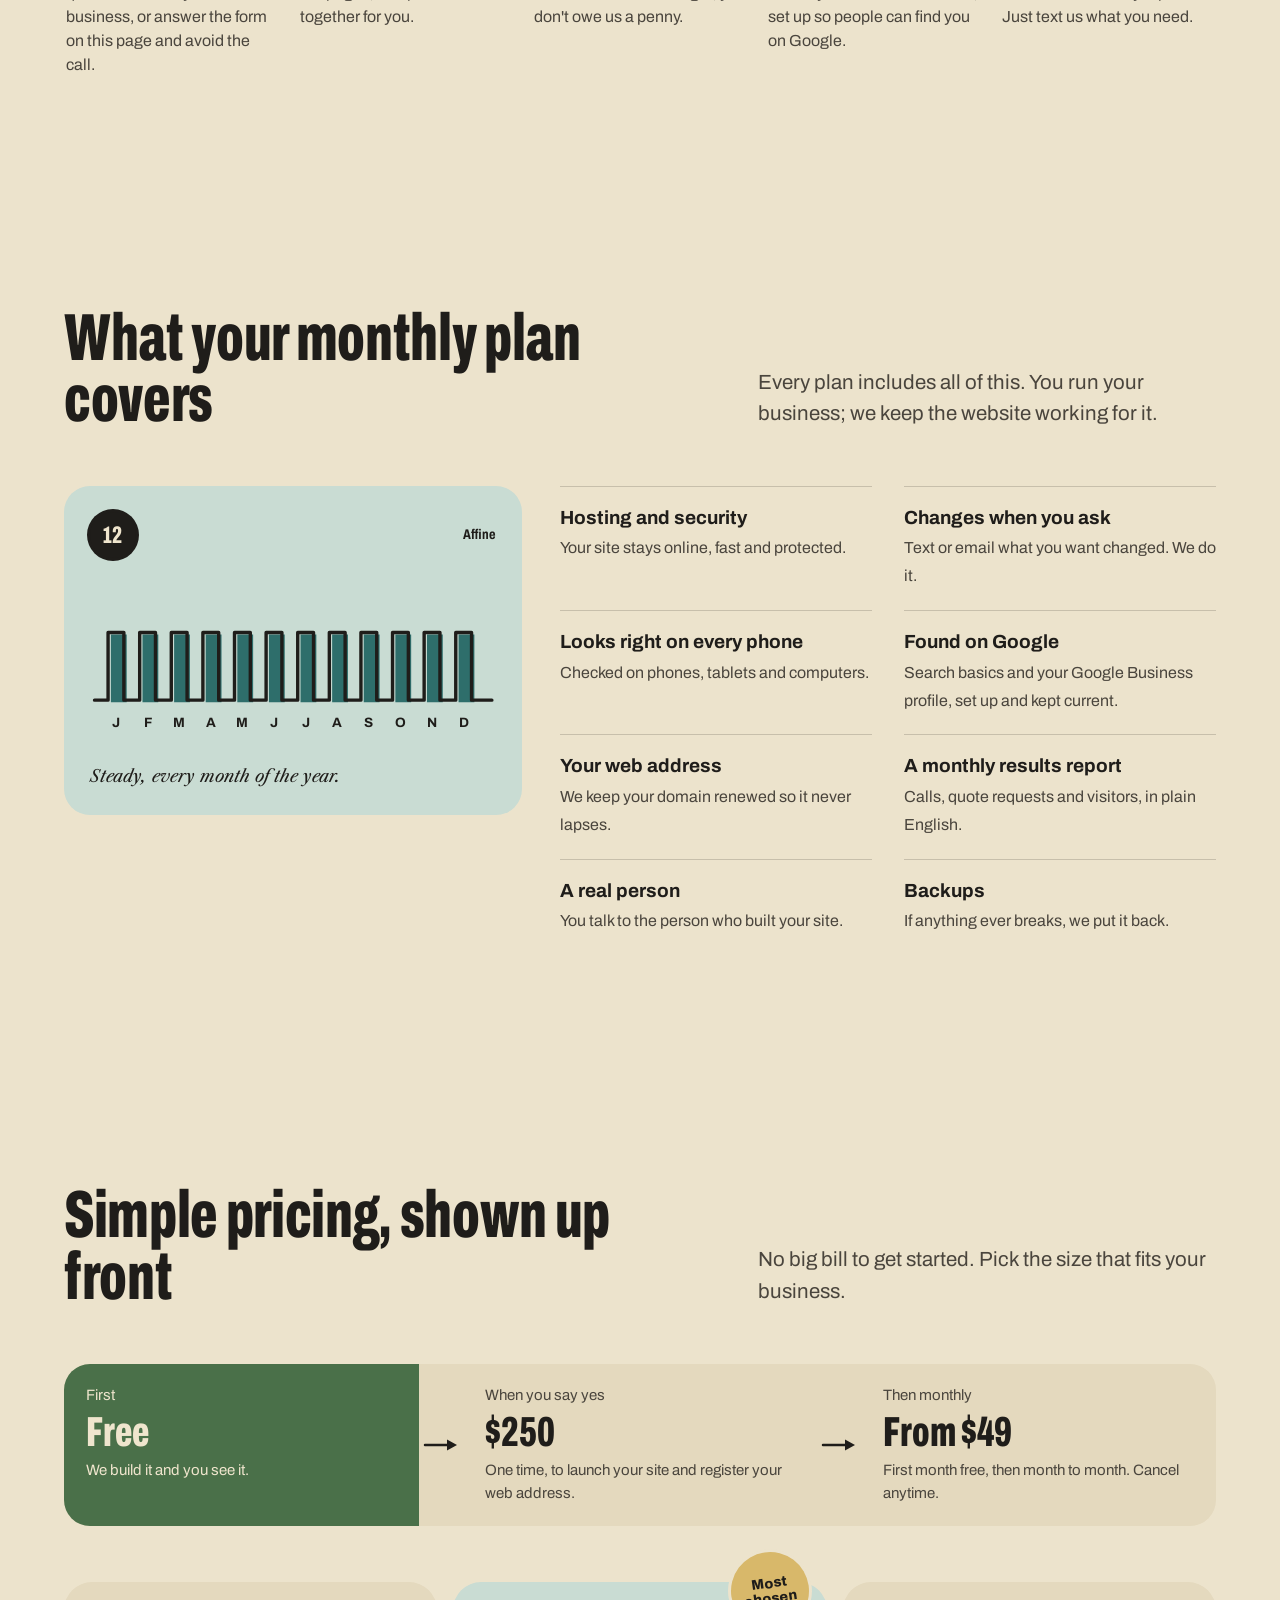
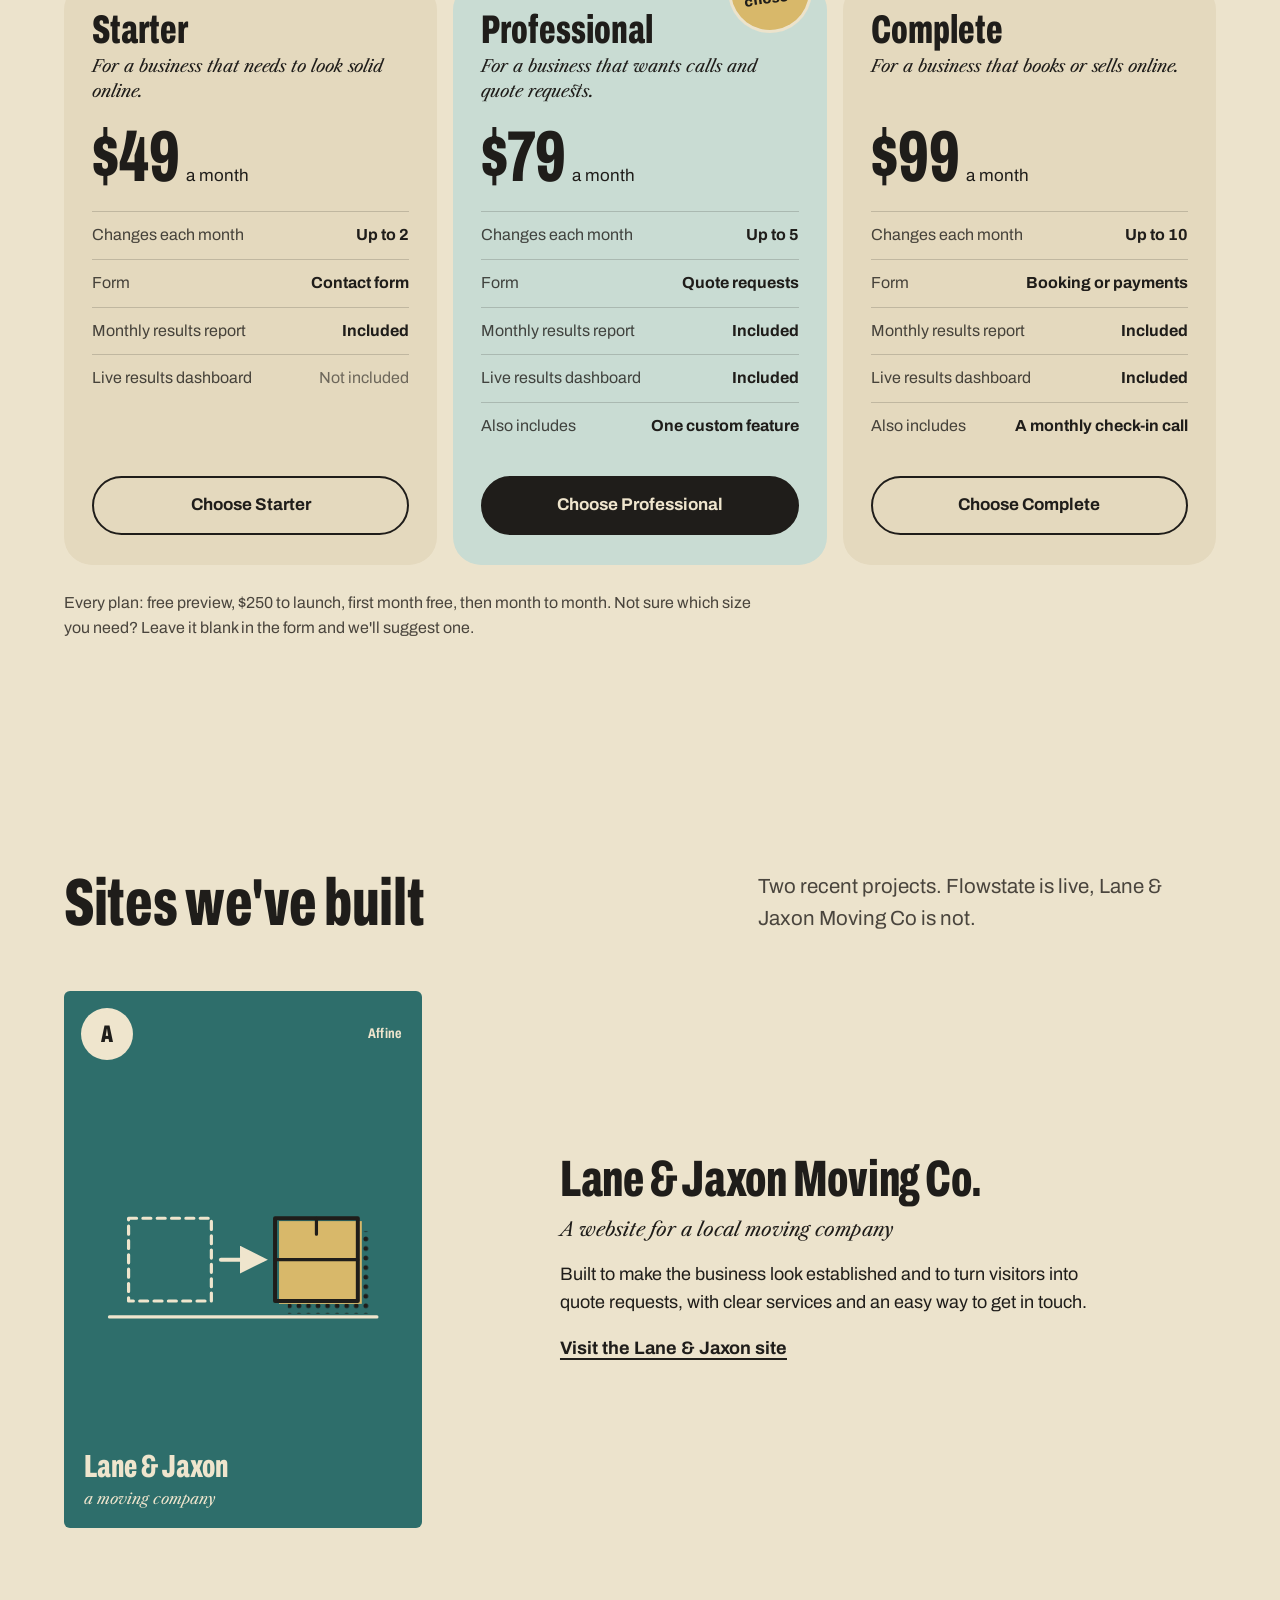
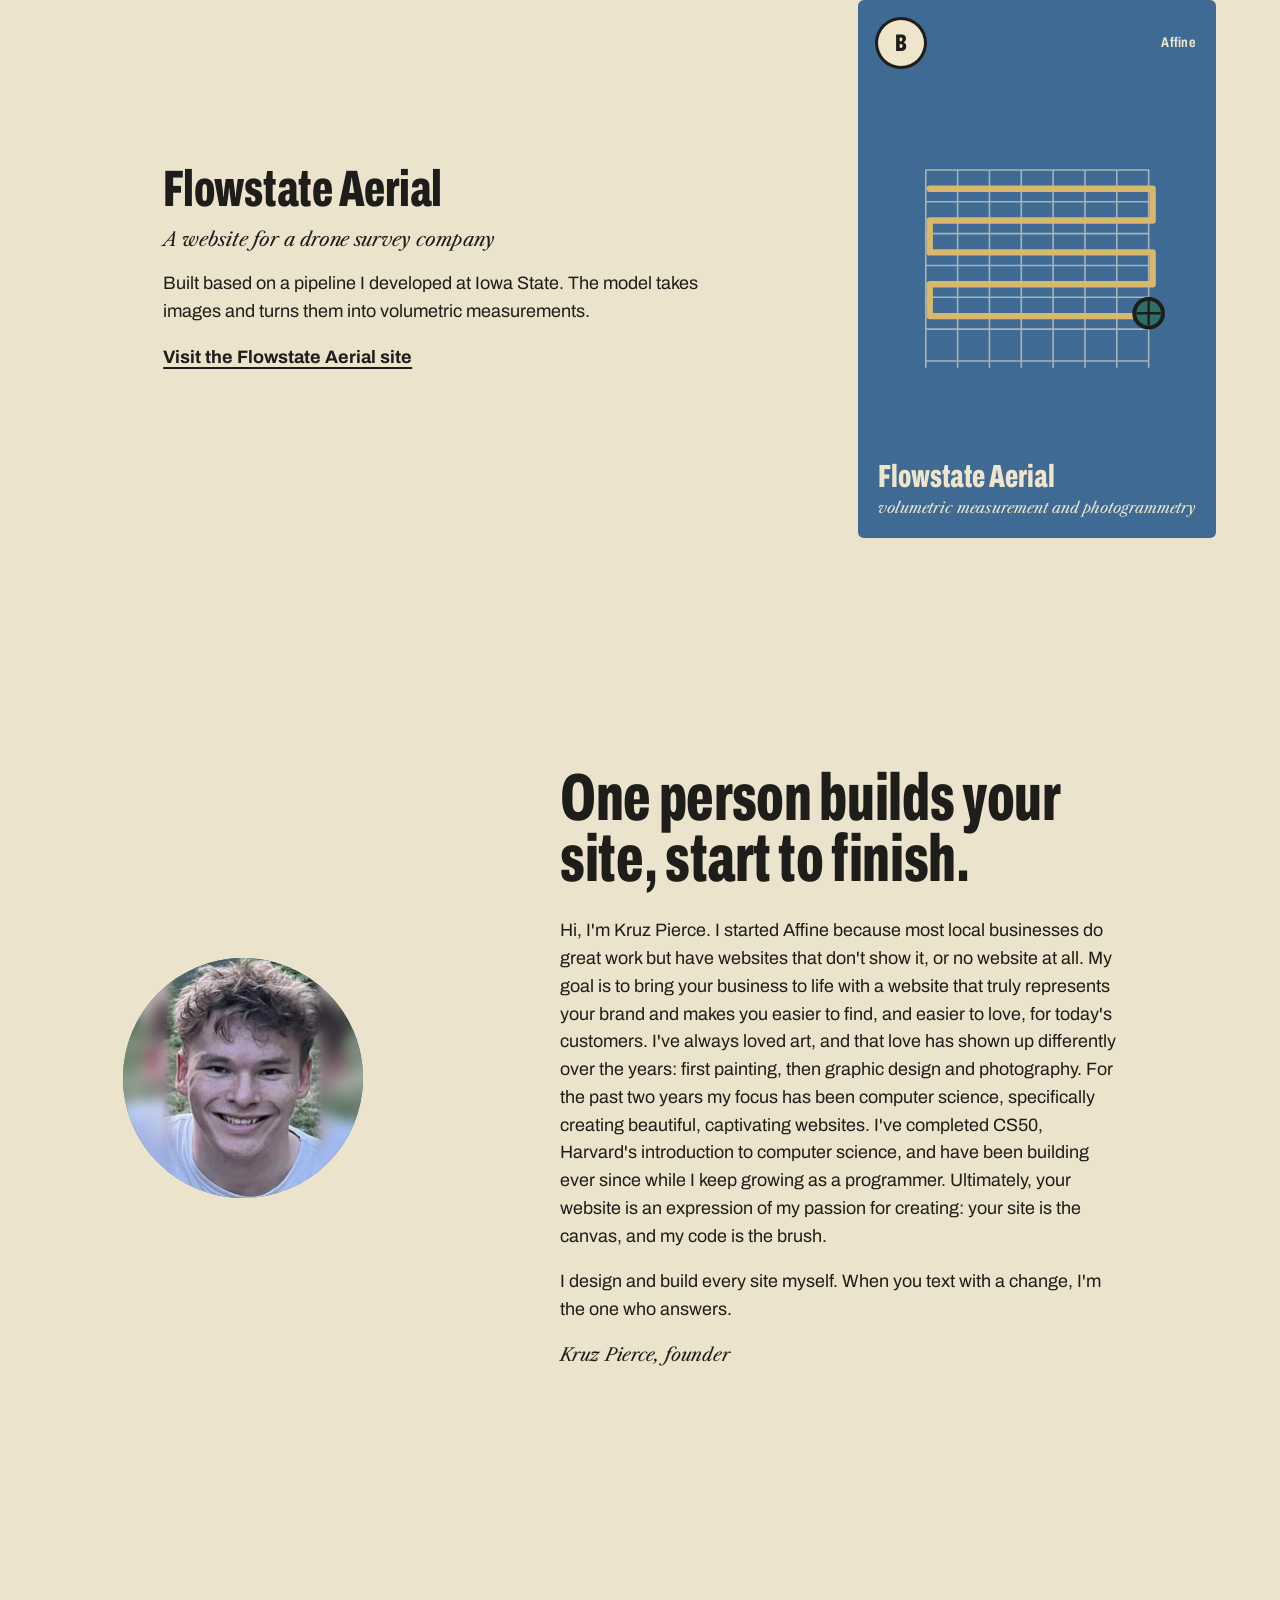
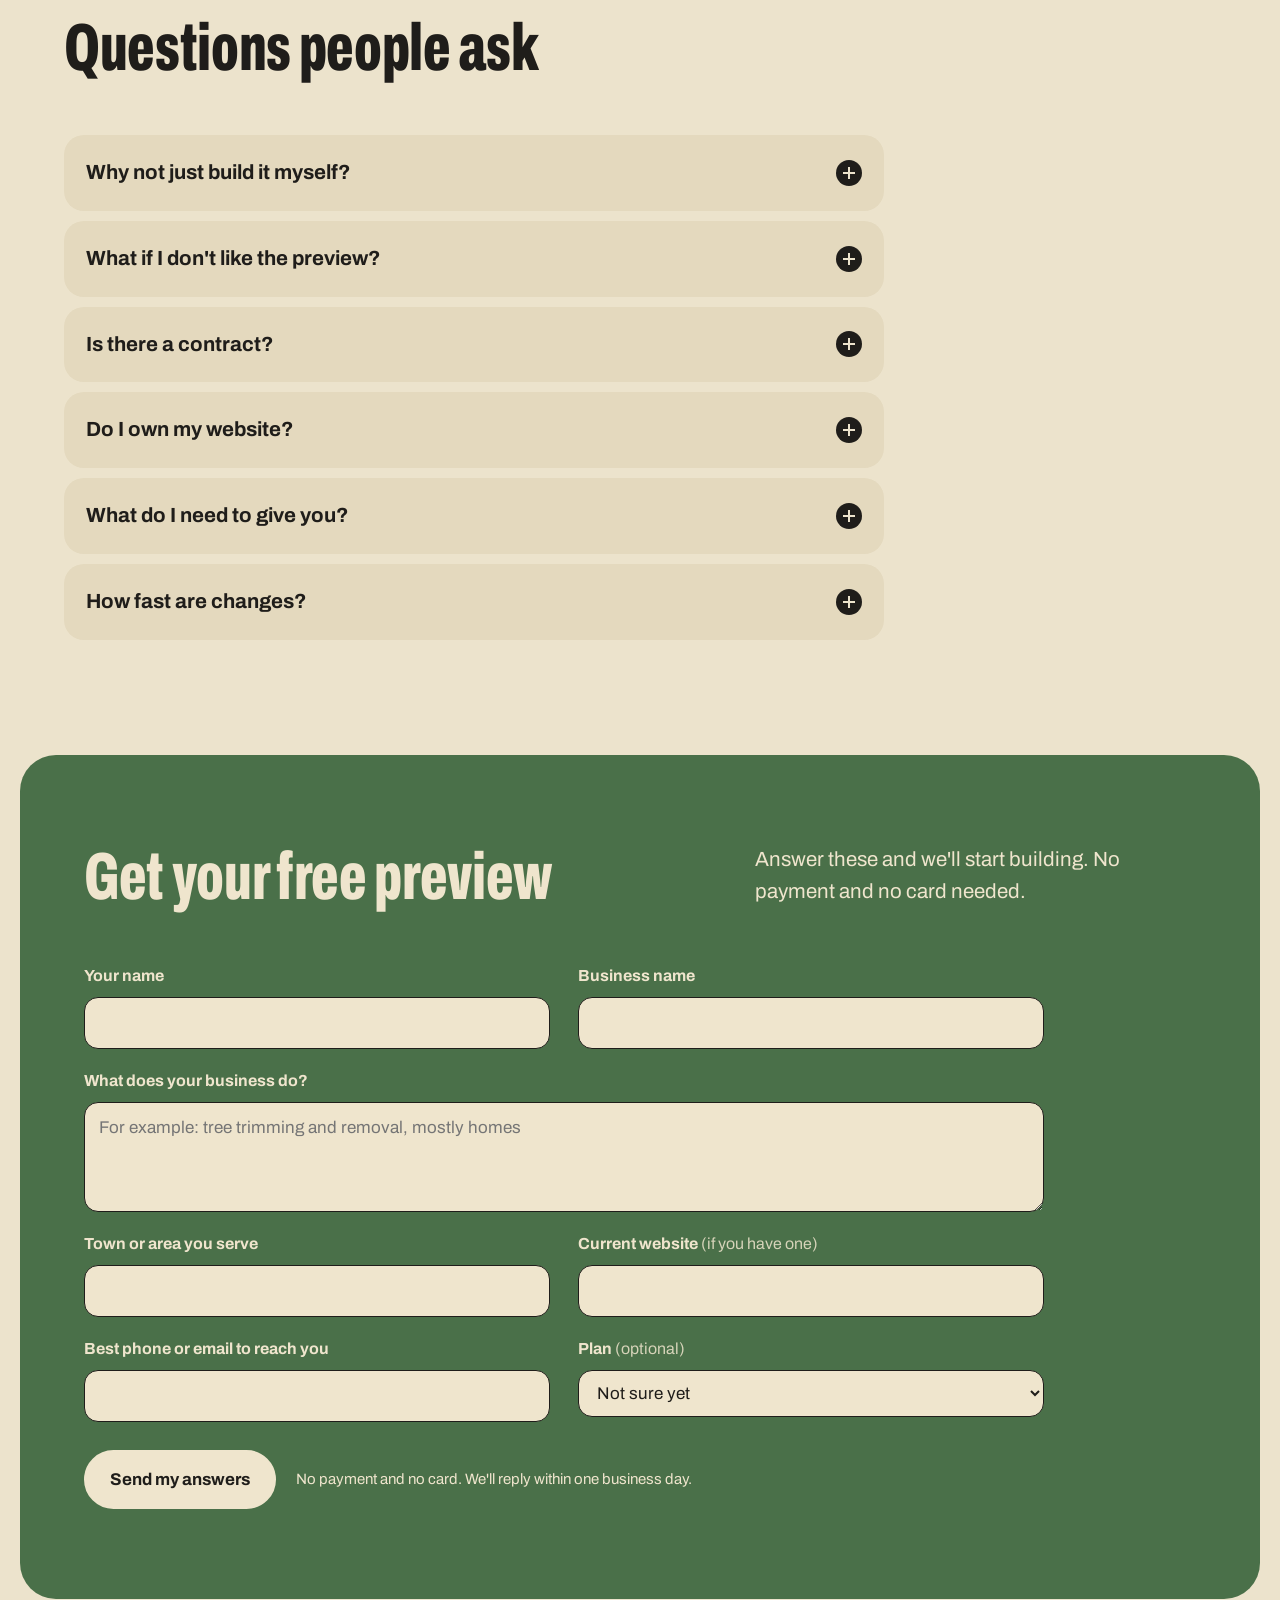
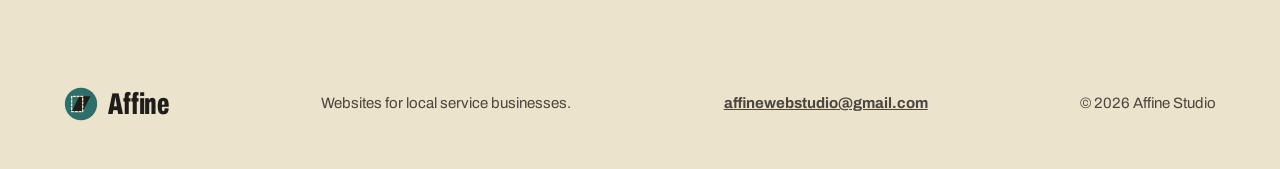
==== commit 0c8baf78: "Update project description in index.html" ====
--- a/index.html
+++ b/index.html
@@ -393,7 +393,7 @@
     <div class="wrap">
       <div class="head">
         <h2 class="d" id="work-title">Sites we've built</h2>
-        <p class="lede">Two recent projects. Flowstate is live, the Lane & Jaxon Moving Co is only a project for a friend, no figures on the site represent real data.</p>
+        <p class="lede">Two recent projects. Flowstate is live, Lane & Jaxon Moving Co is not.</p>
       </div>
 
       <div class="work">
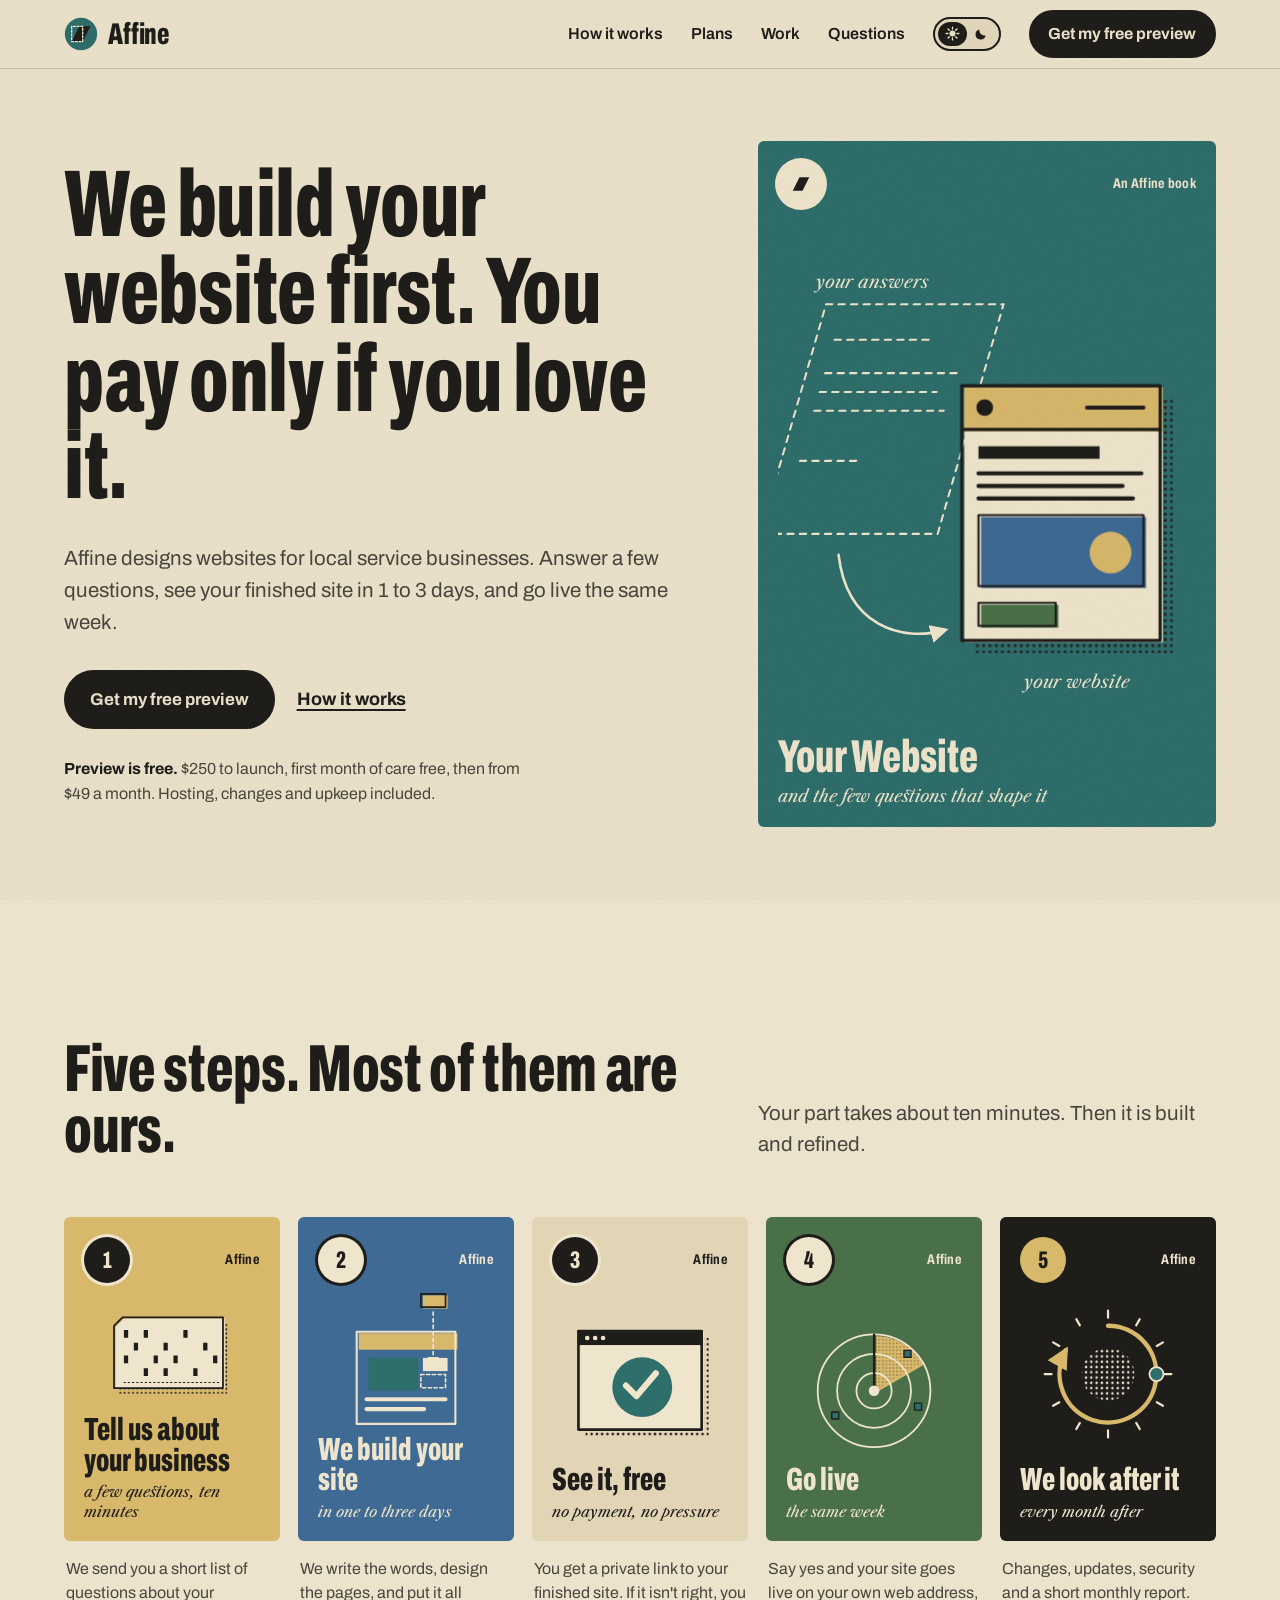
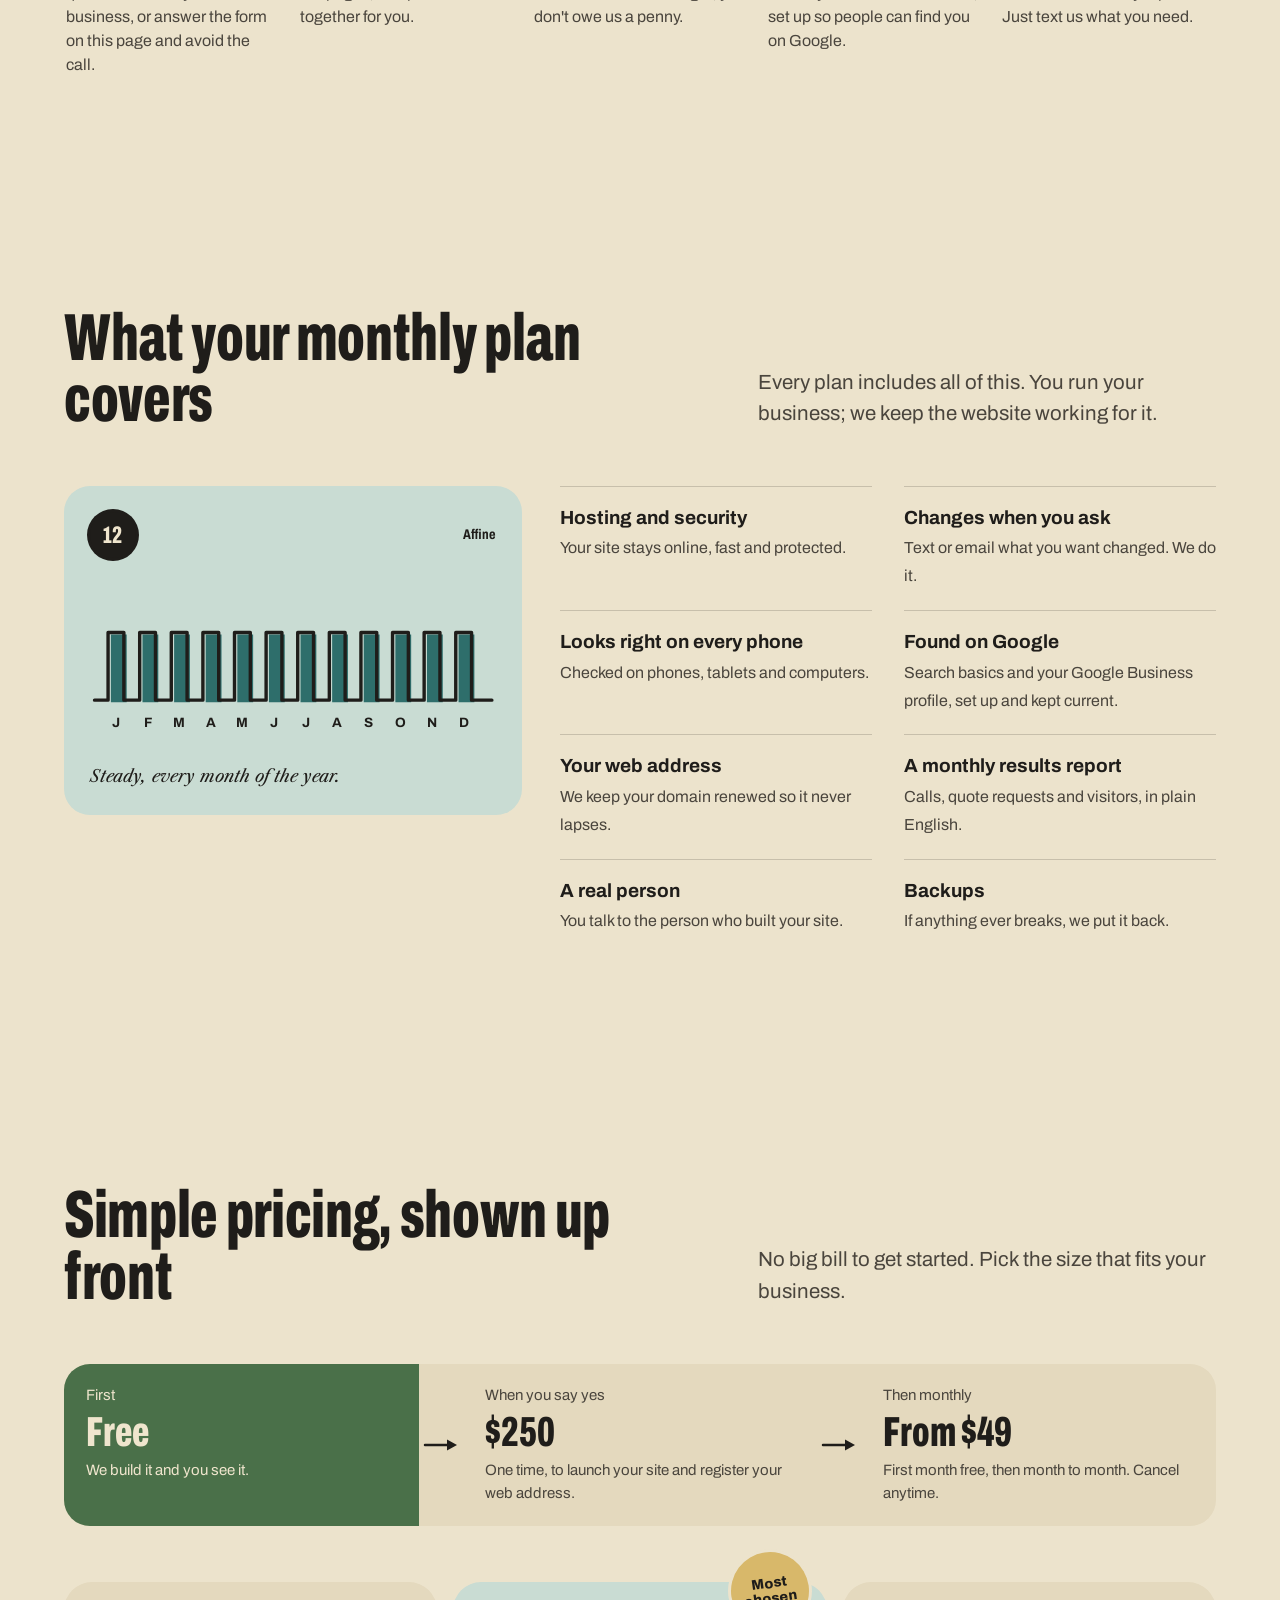
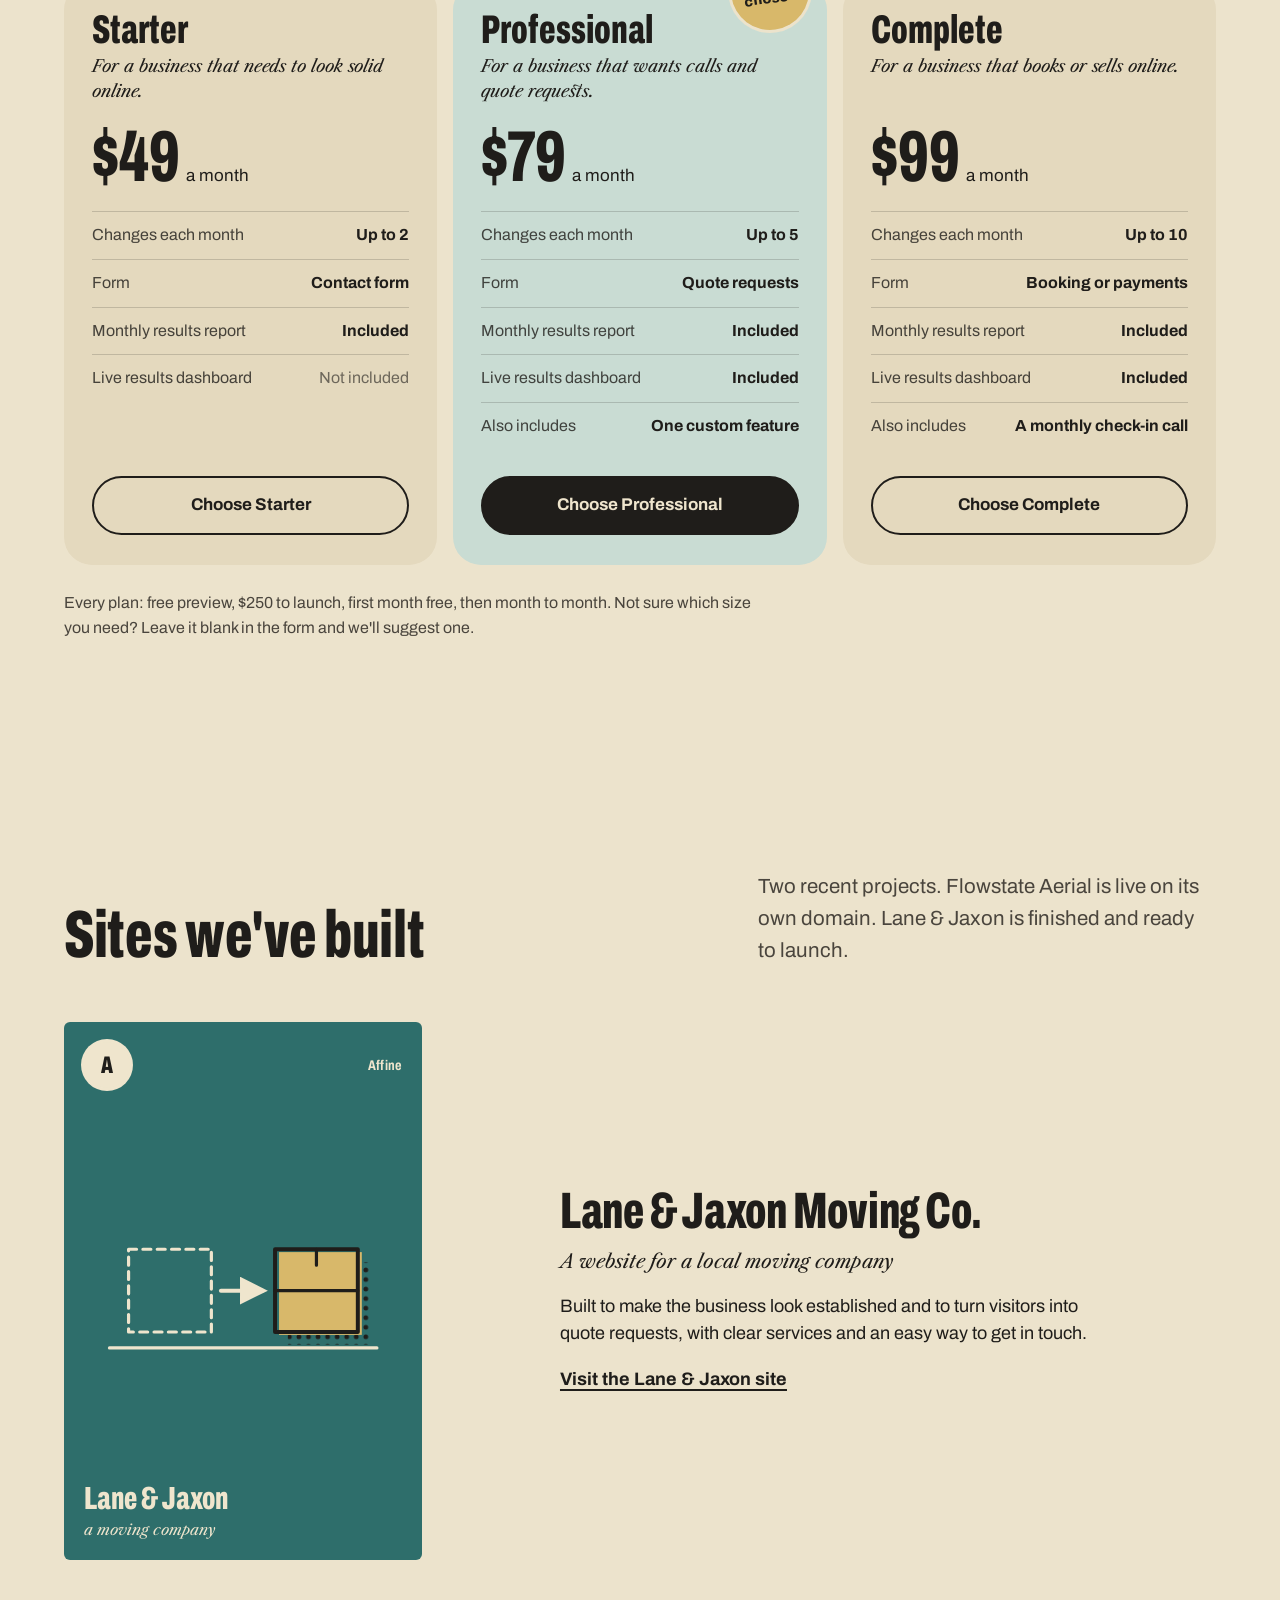
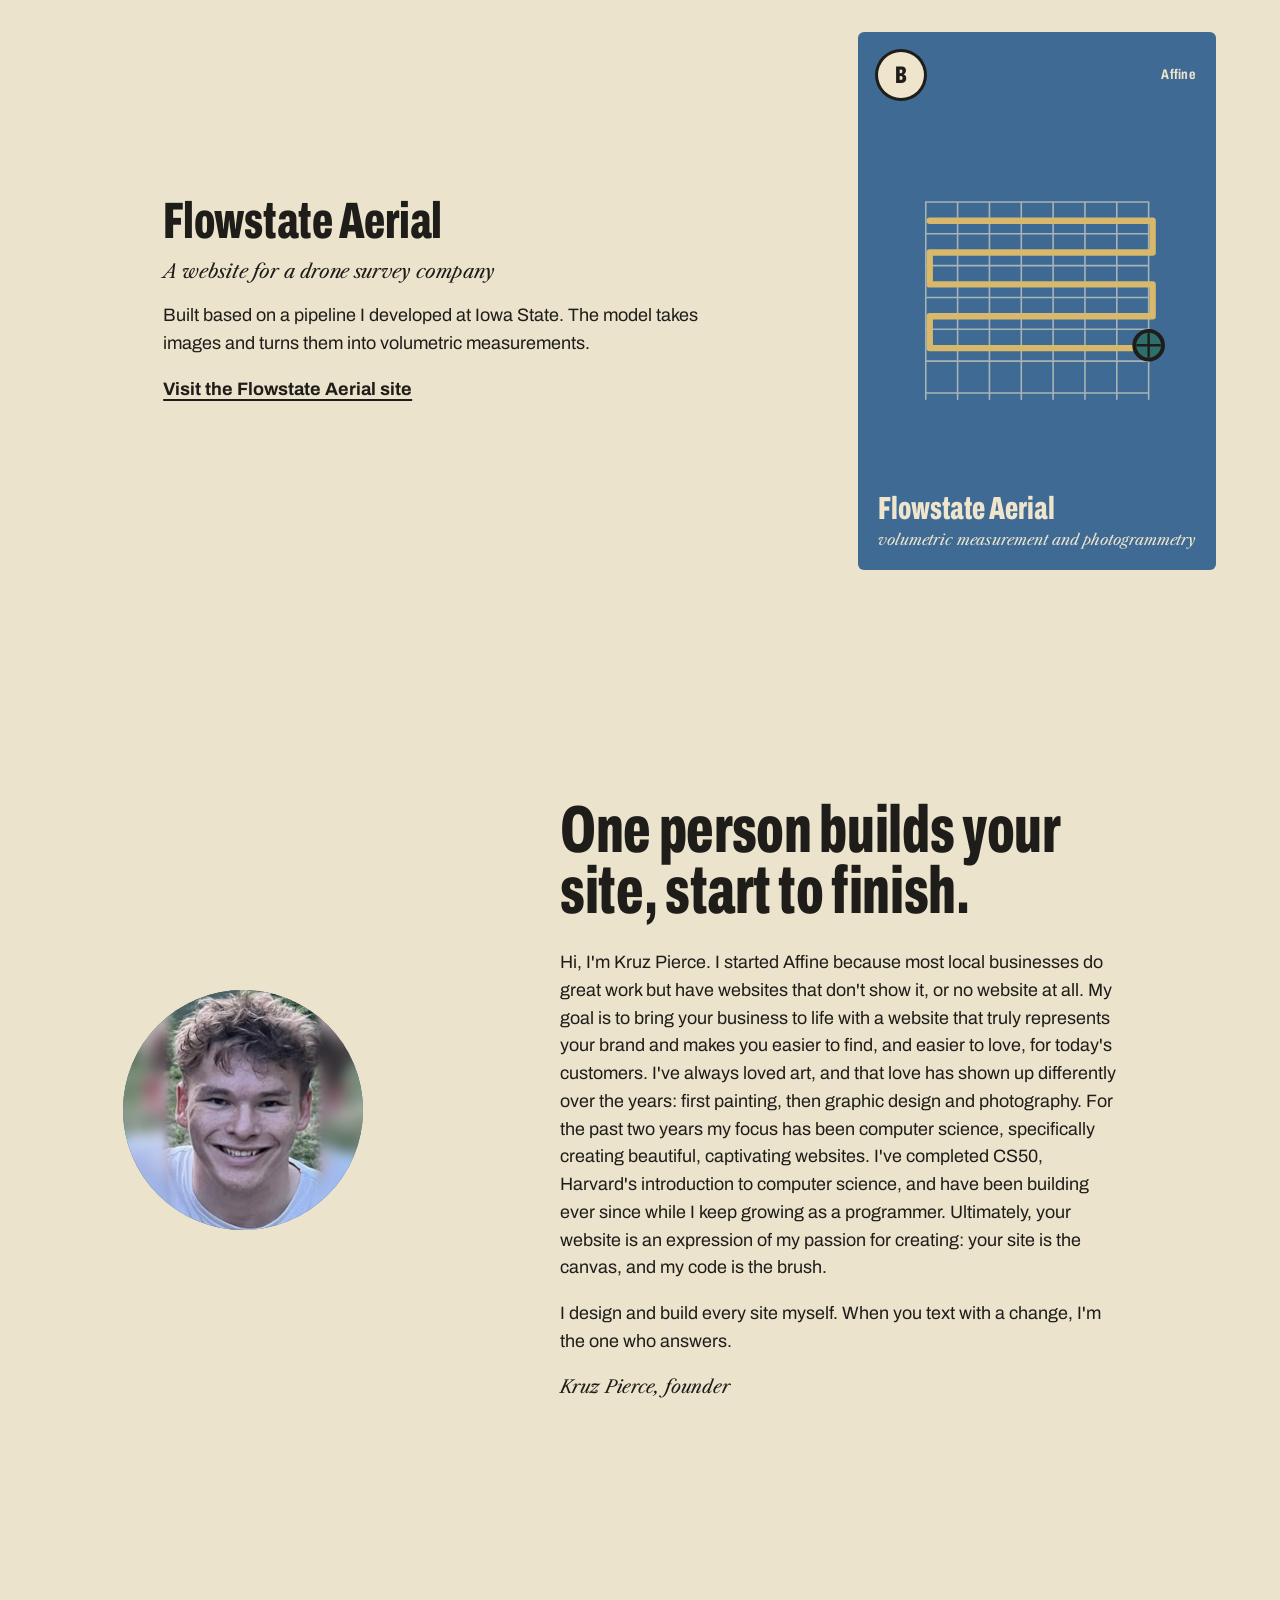
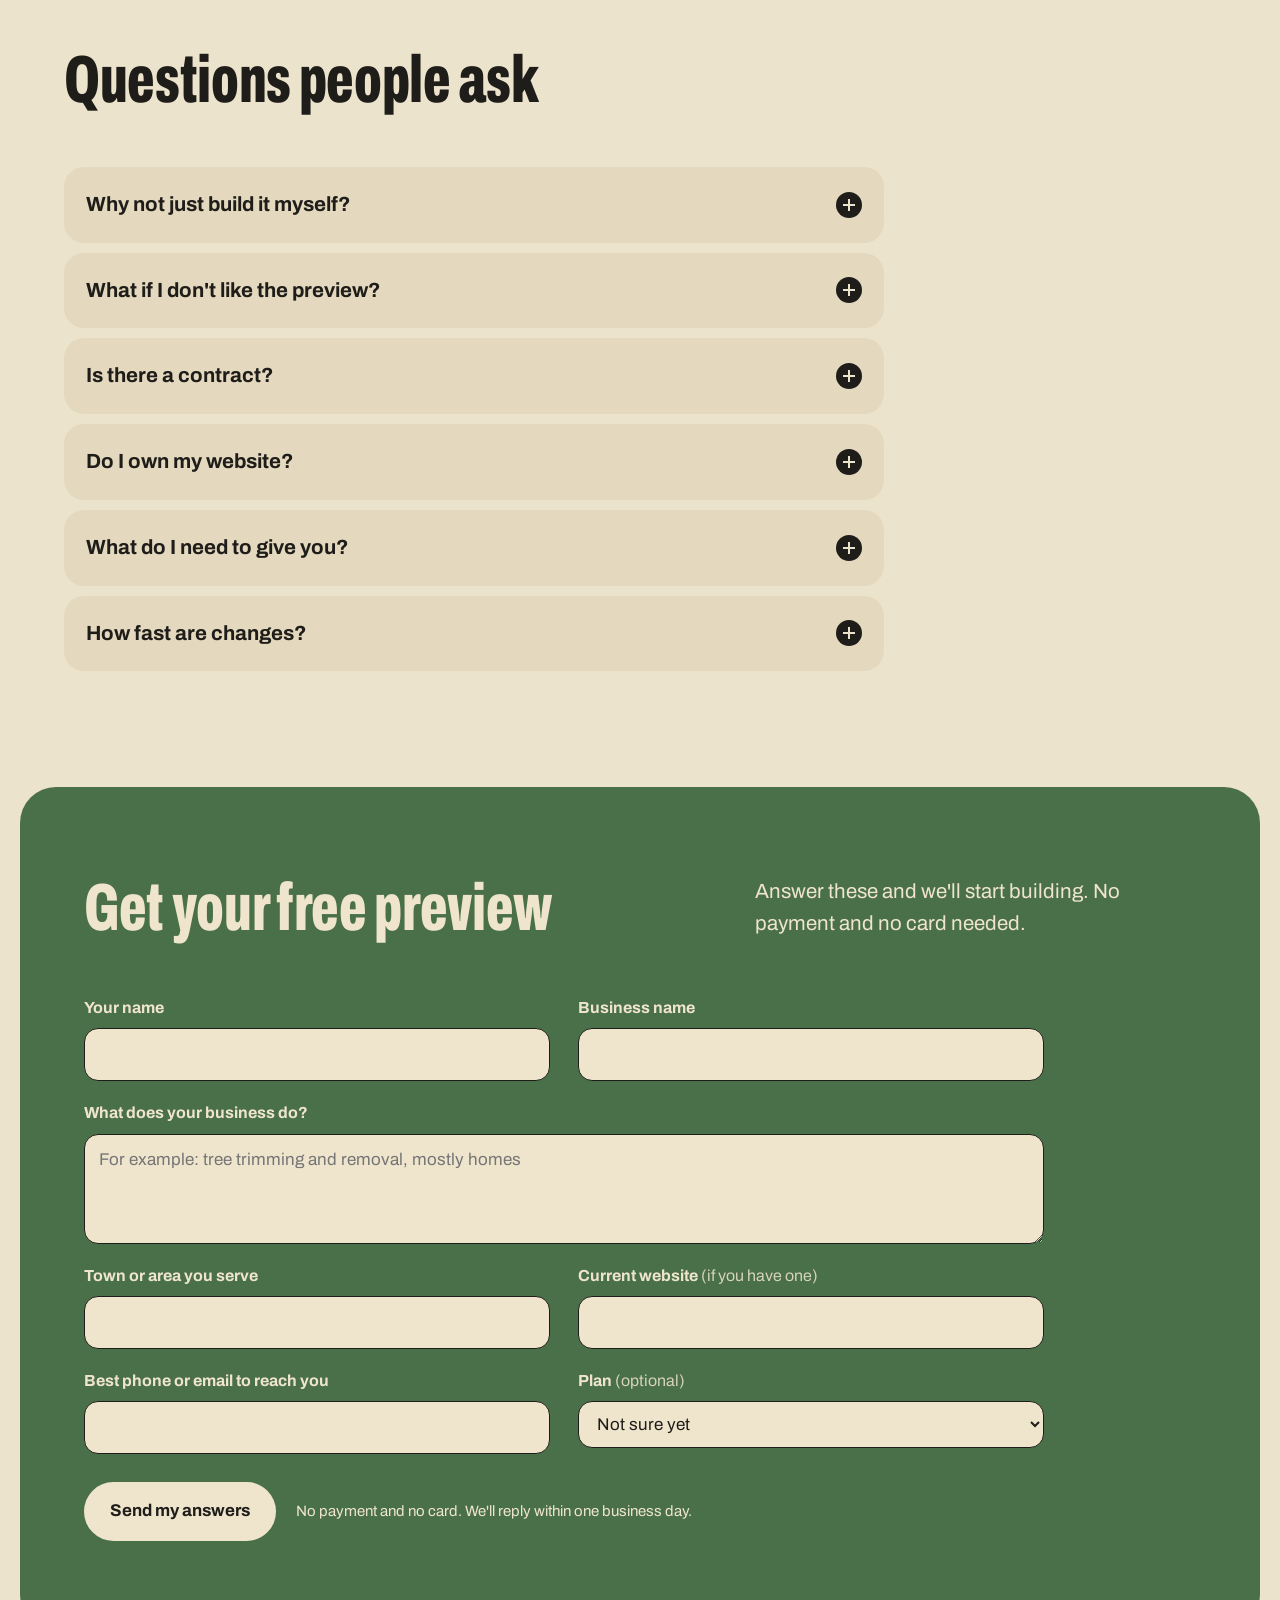
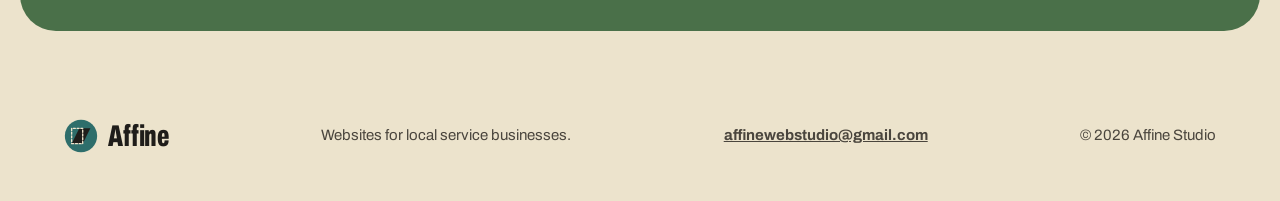
==== commit 4aac0578: "Update project description in index.html" ====
--- a/index.html
+++ b/index.html
@@ -393,7 +393,7 @@
     <div class="wrap">
       <div class="head">
         <h2 class="d" id="work-title">Sites we've built</h2>
-        <p class="lede">Two recent projects. Flowstate is live, Lane & Jaxon Moving Co is not.</p>
+        <p class="lede">Two recent projects. Flowstate Aerial is live on its own domain. Lane & Jaxon is finished and ready to launch.</p>
       </div>
 
       <div class="work">
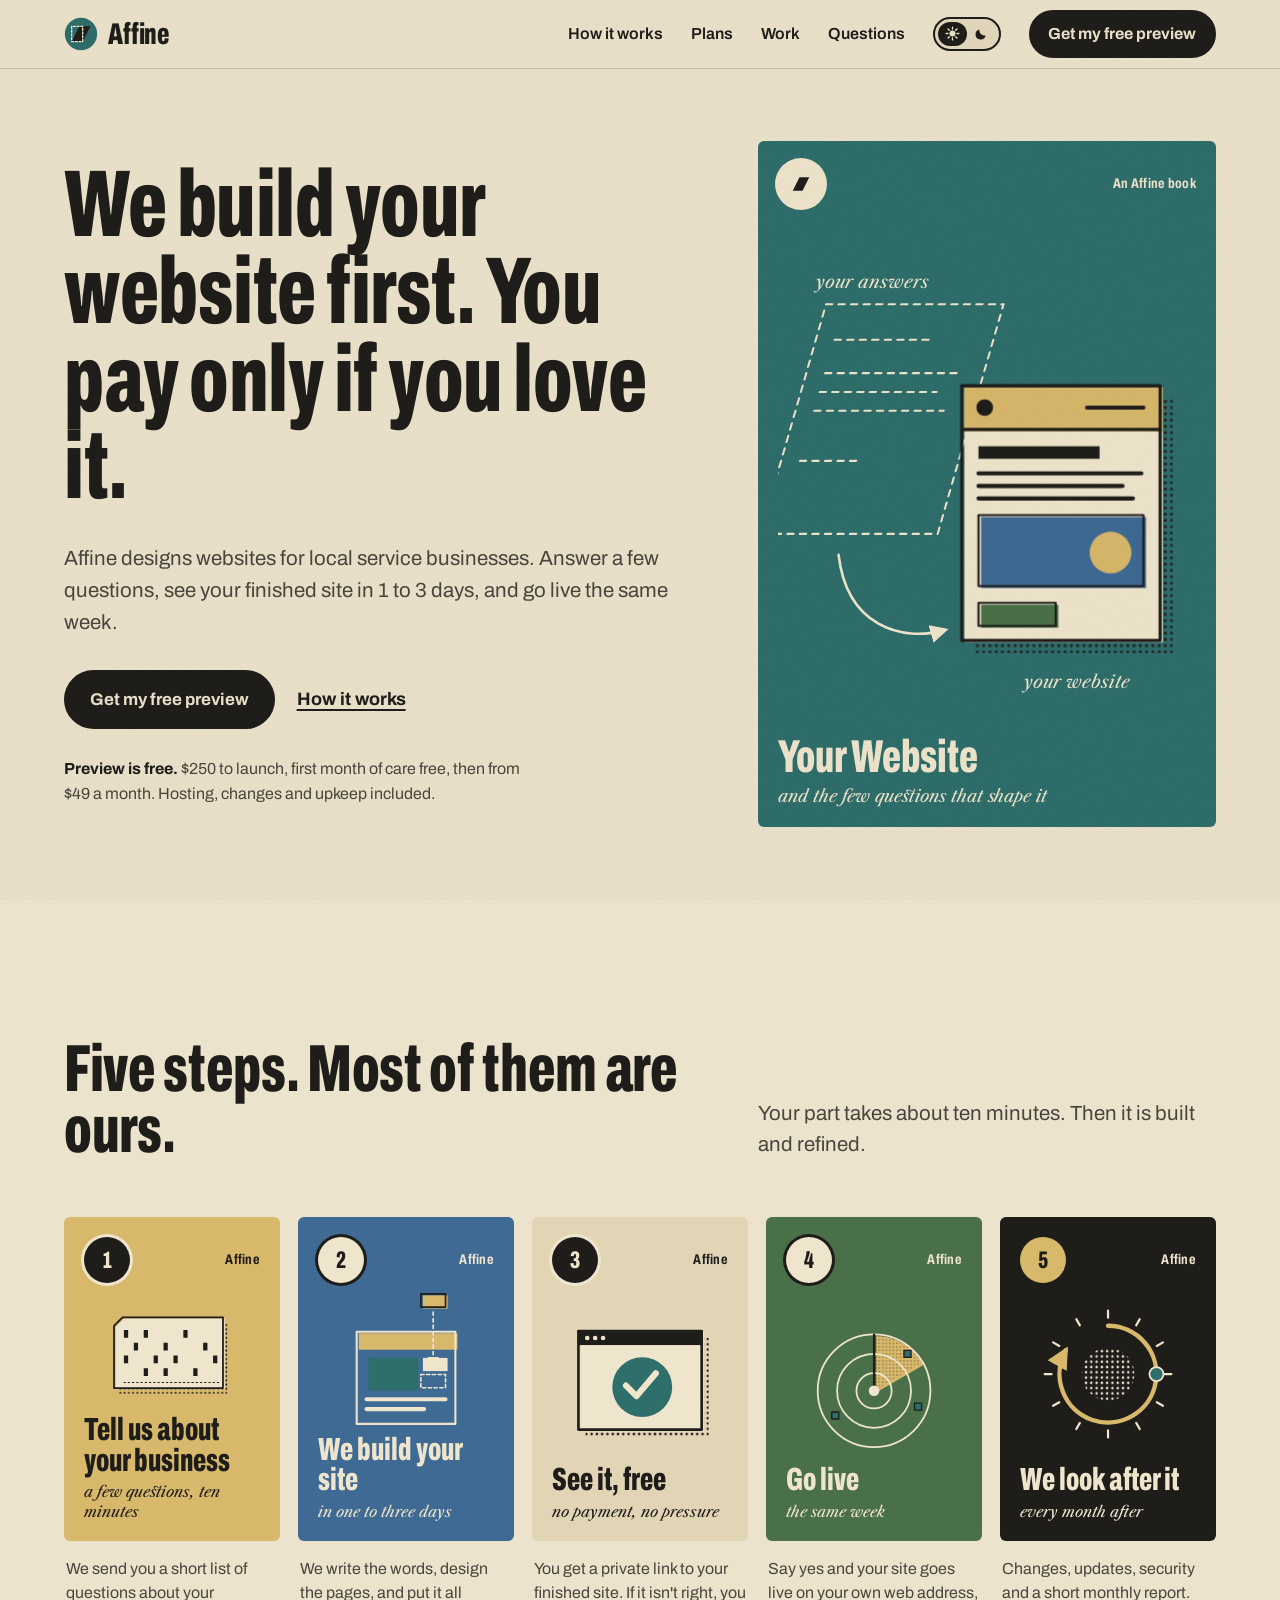
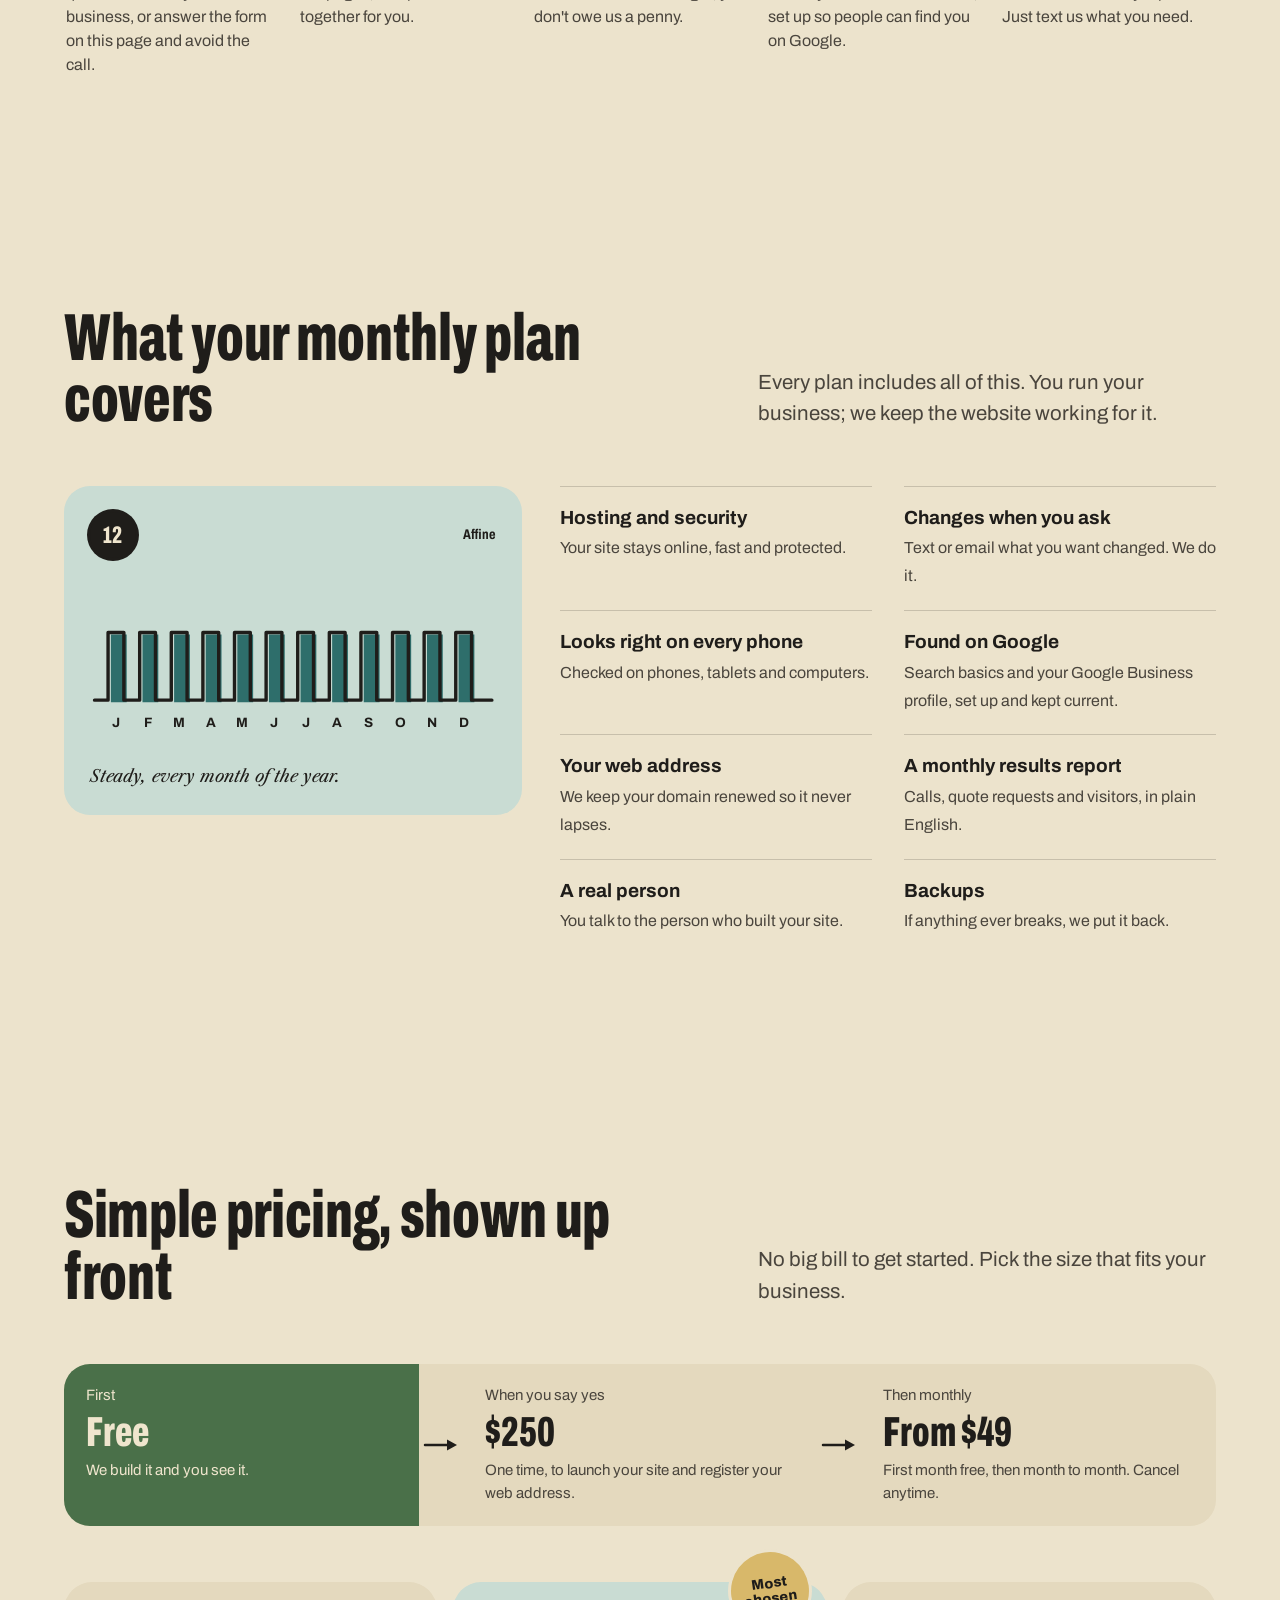
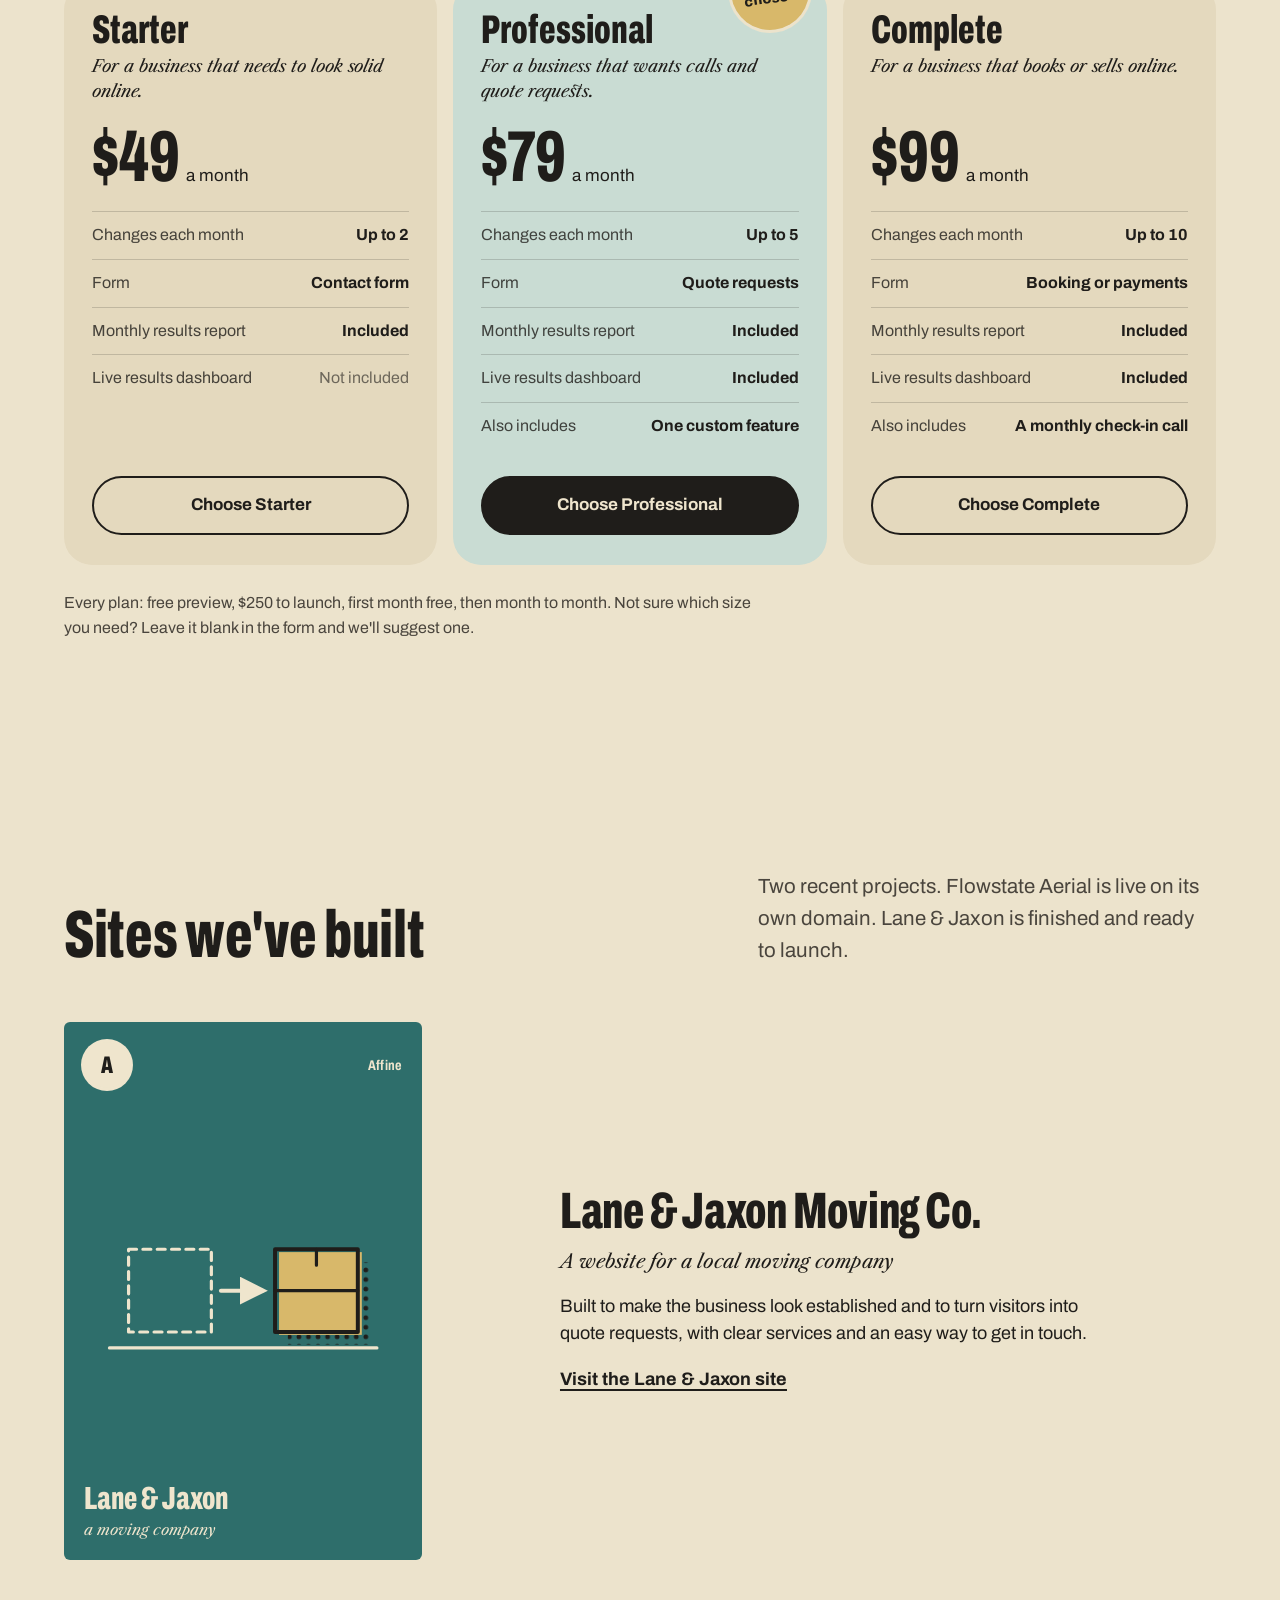
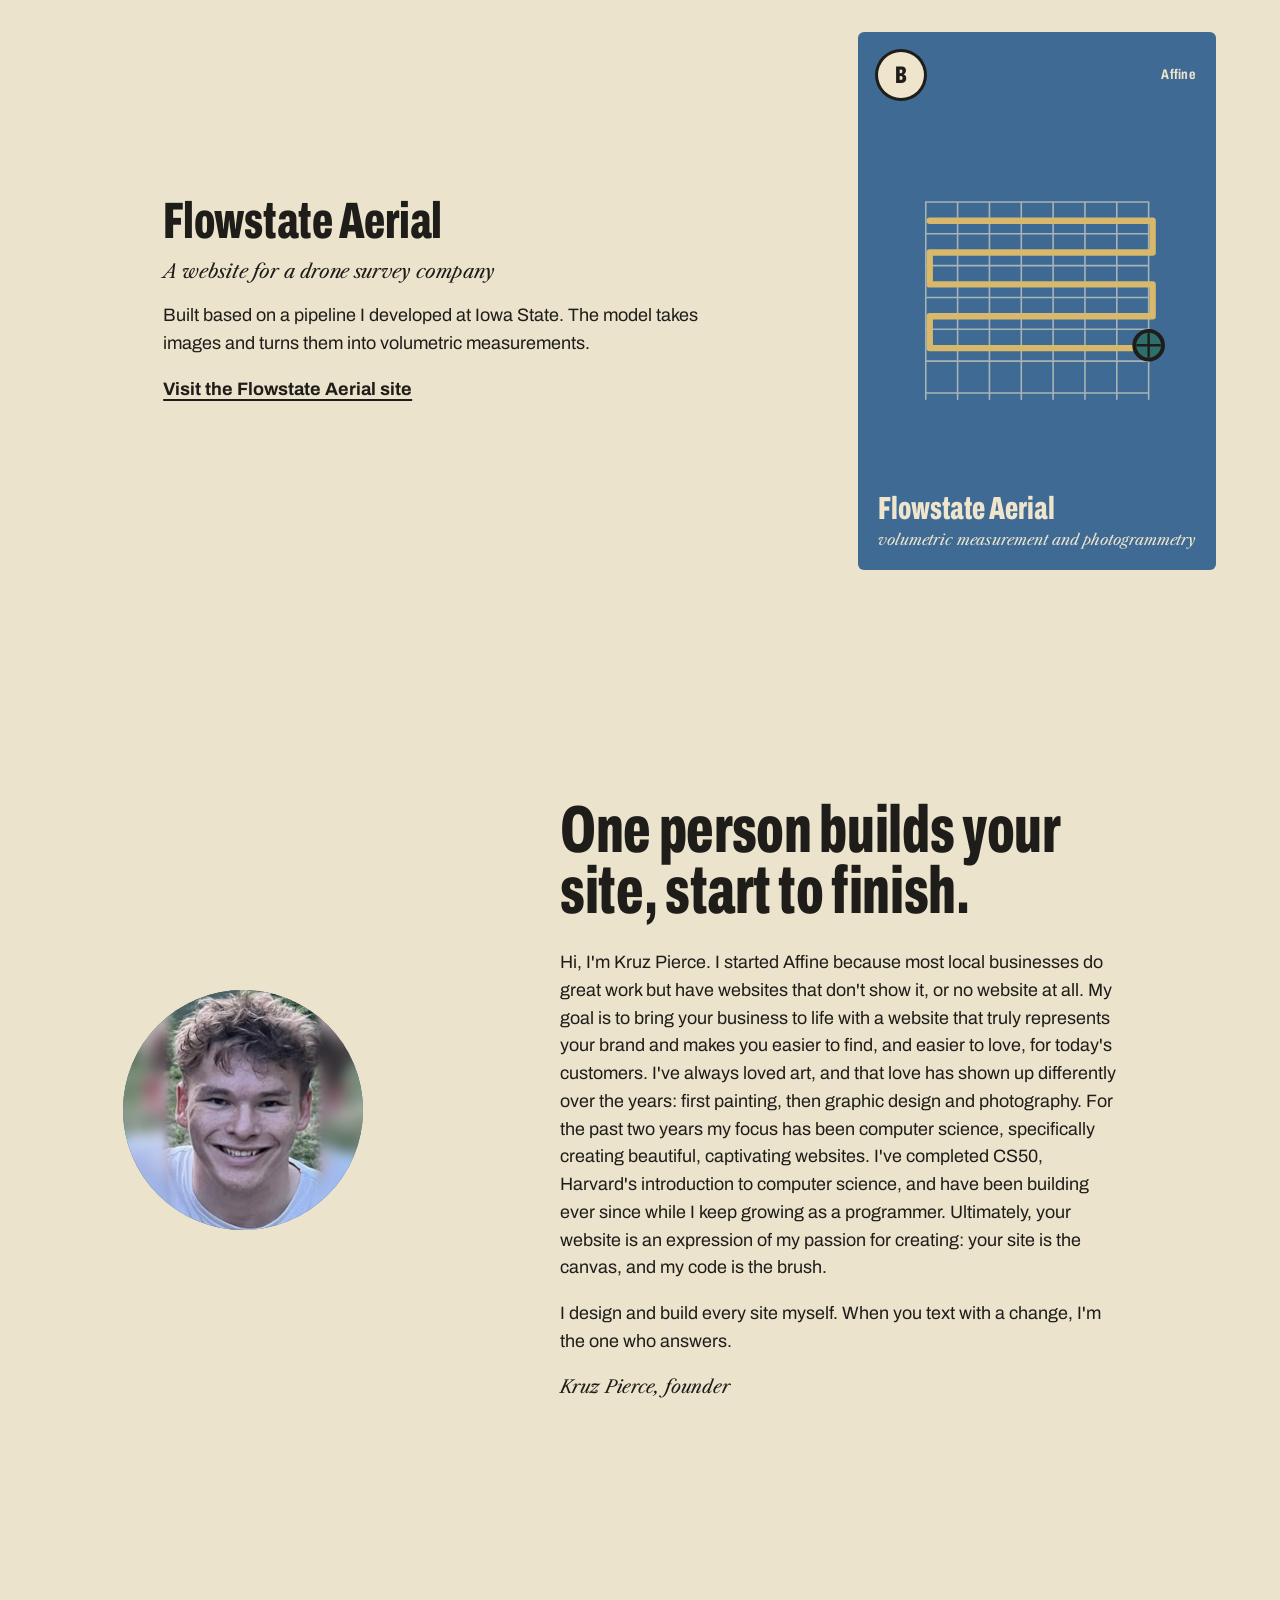
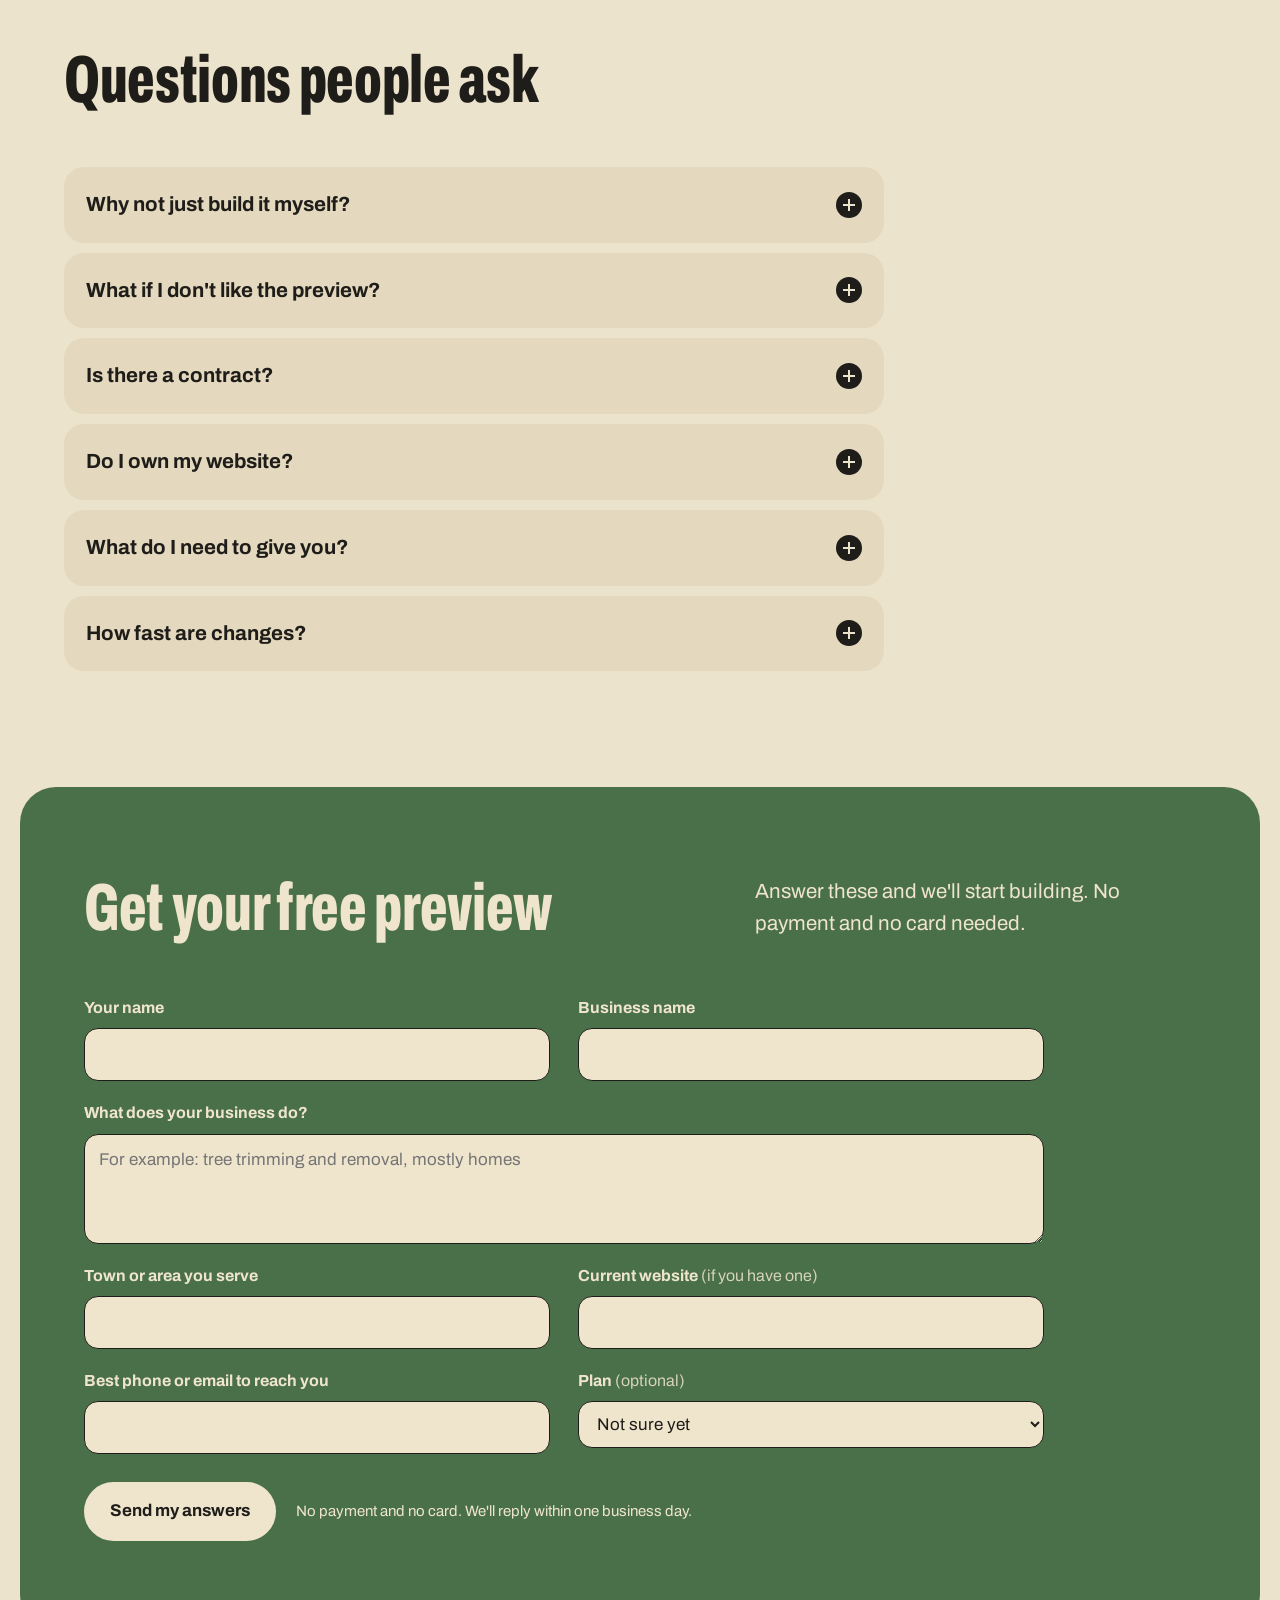
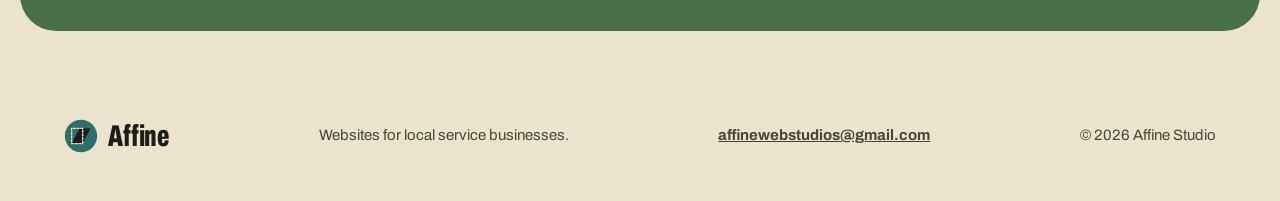
==== commit baa404e8: "Update email address in footer" ====
--- a/index.html
+++ b/index.html
@@ -5,13 +5,13 @@
 <meta name="viewport" content="width=device-width, initial-scale=1, viewport-fit=cover">
 <title>Affine Studio — See your website before you pay</title>
 <meta name="description" content="Affine designs websites for local service businesses. Answer a few questions, see your finished site in 1–3 days, and pay only if you love it.">
-<link rel="canonical" href="https://affine.studio/">
+<link rel="canonical" href="https://affinewebstudio.com/">
 <link rel="icon" href="favicon.svg" type="image/svg+xml">
 <meta property="og:type" content="website">
 <meta property="og:site_name" content="Affine Studio">
 <meta property="og:title" content="We build your website first. You pay only if you love it.">
 <meta property="og:description" content="Websites for local service businesses. See your finished site in 1 to 3 days, before you pay anything.">
-<meta property="og:url" content="https://affine.studio/">
+<meta property="og:url" content="https://affinewebstudio.com/">
 <meta name="twitter:card" content="summary">
 <link rel="preconnect" href="https://fonts.googleapis.com">
 <link rel="preconnect" href="https://fonts.gstatic.com" crossorigin>
@@ -557,7 +557,7 @@
       <span class="d">Affine</span>
     </a>
     <p>Websites for local service businesses.</p>
-    <p><a href="mailto:affinewebstudio@gmail.com" id="mail-link">affinewebstudio@gmail.com</a></p>
+    <p><a href="mailto:affinewebstudios@gmail.com" id="mail-link">affinewebstudios@gmail.com</a></p>
     <p>© 2026 Affine Studio</p>
   </div>
 </footer>
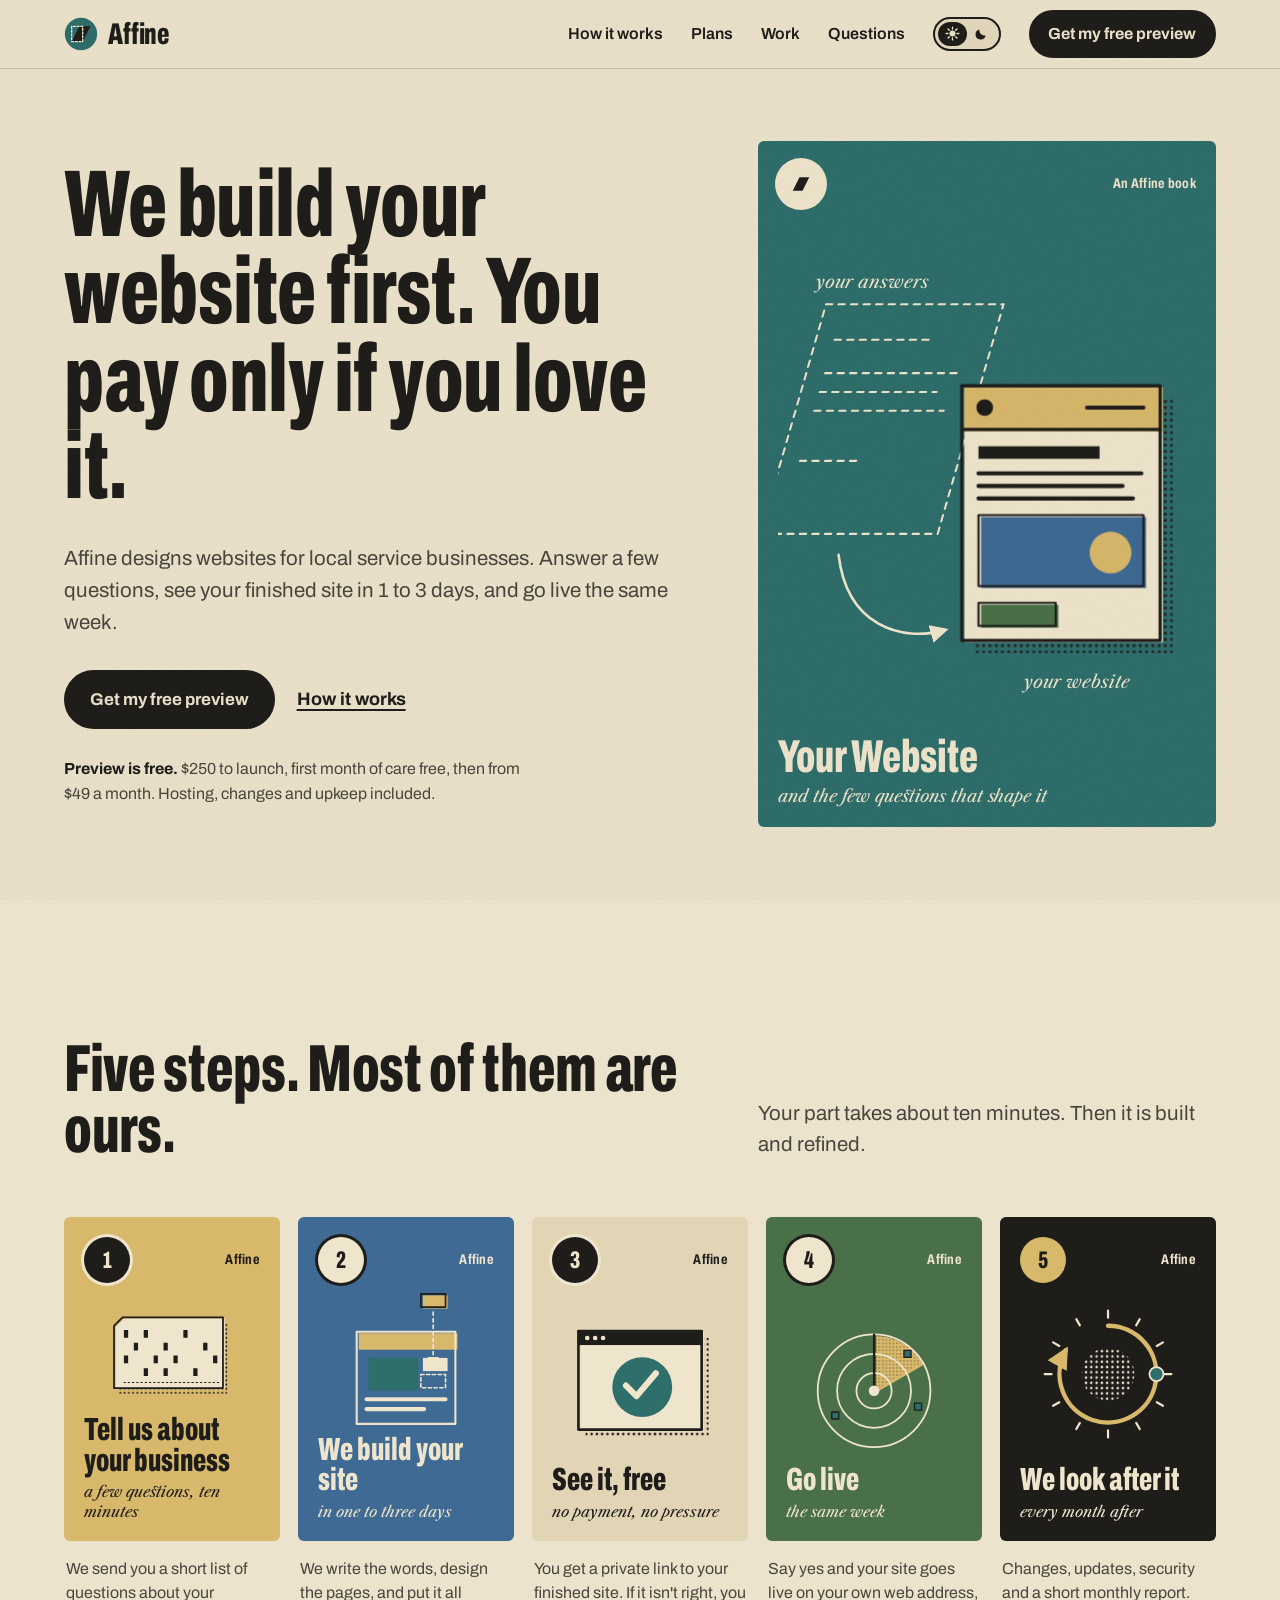
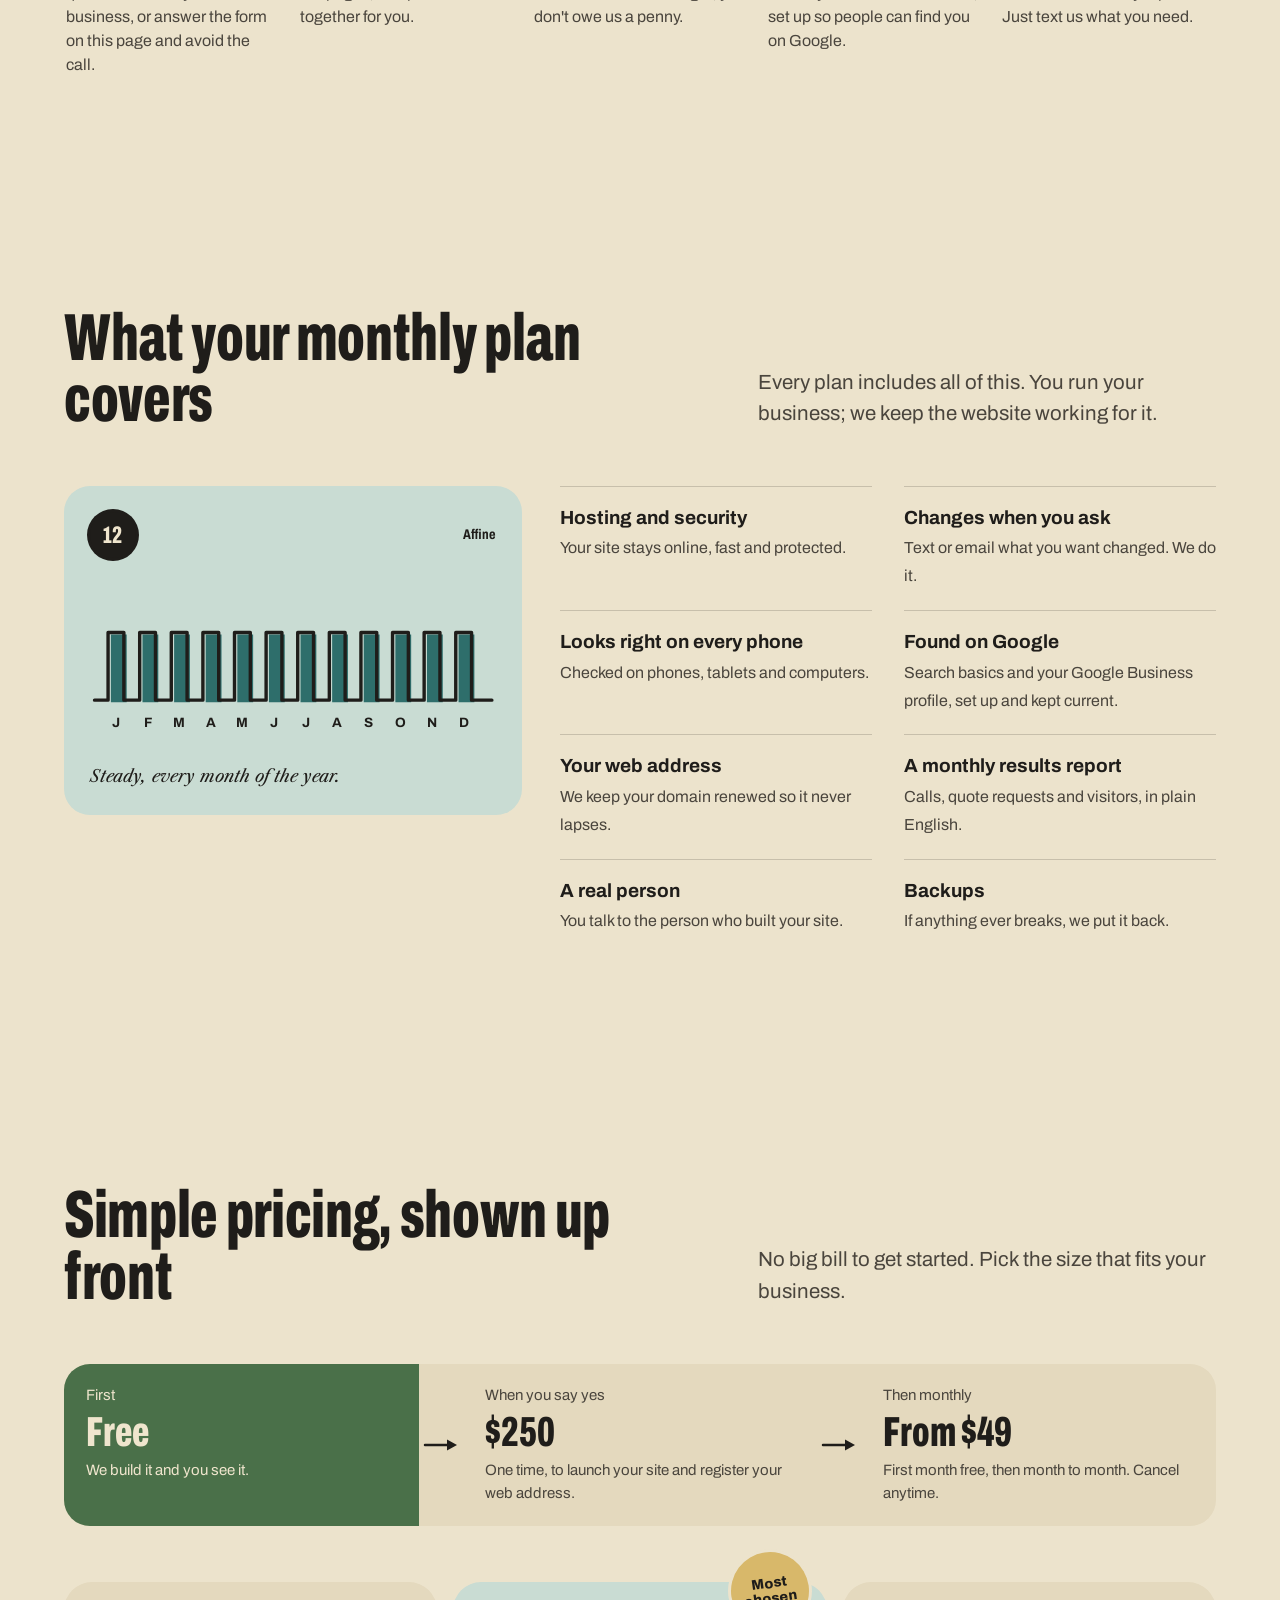
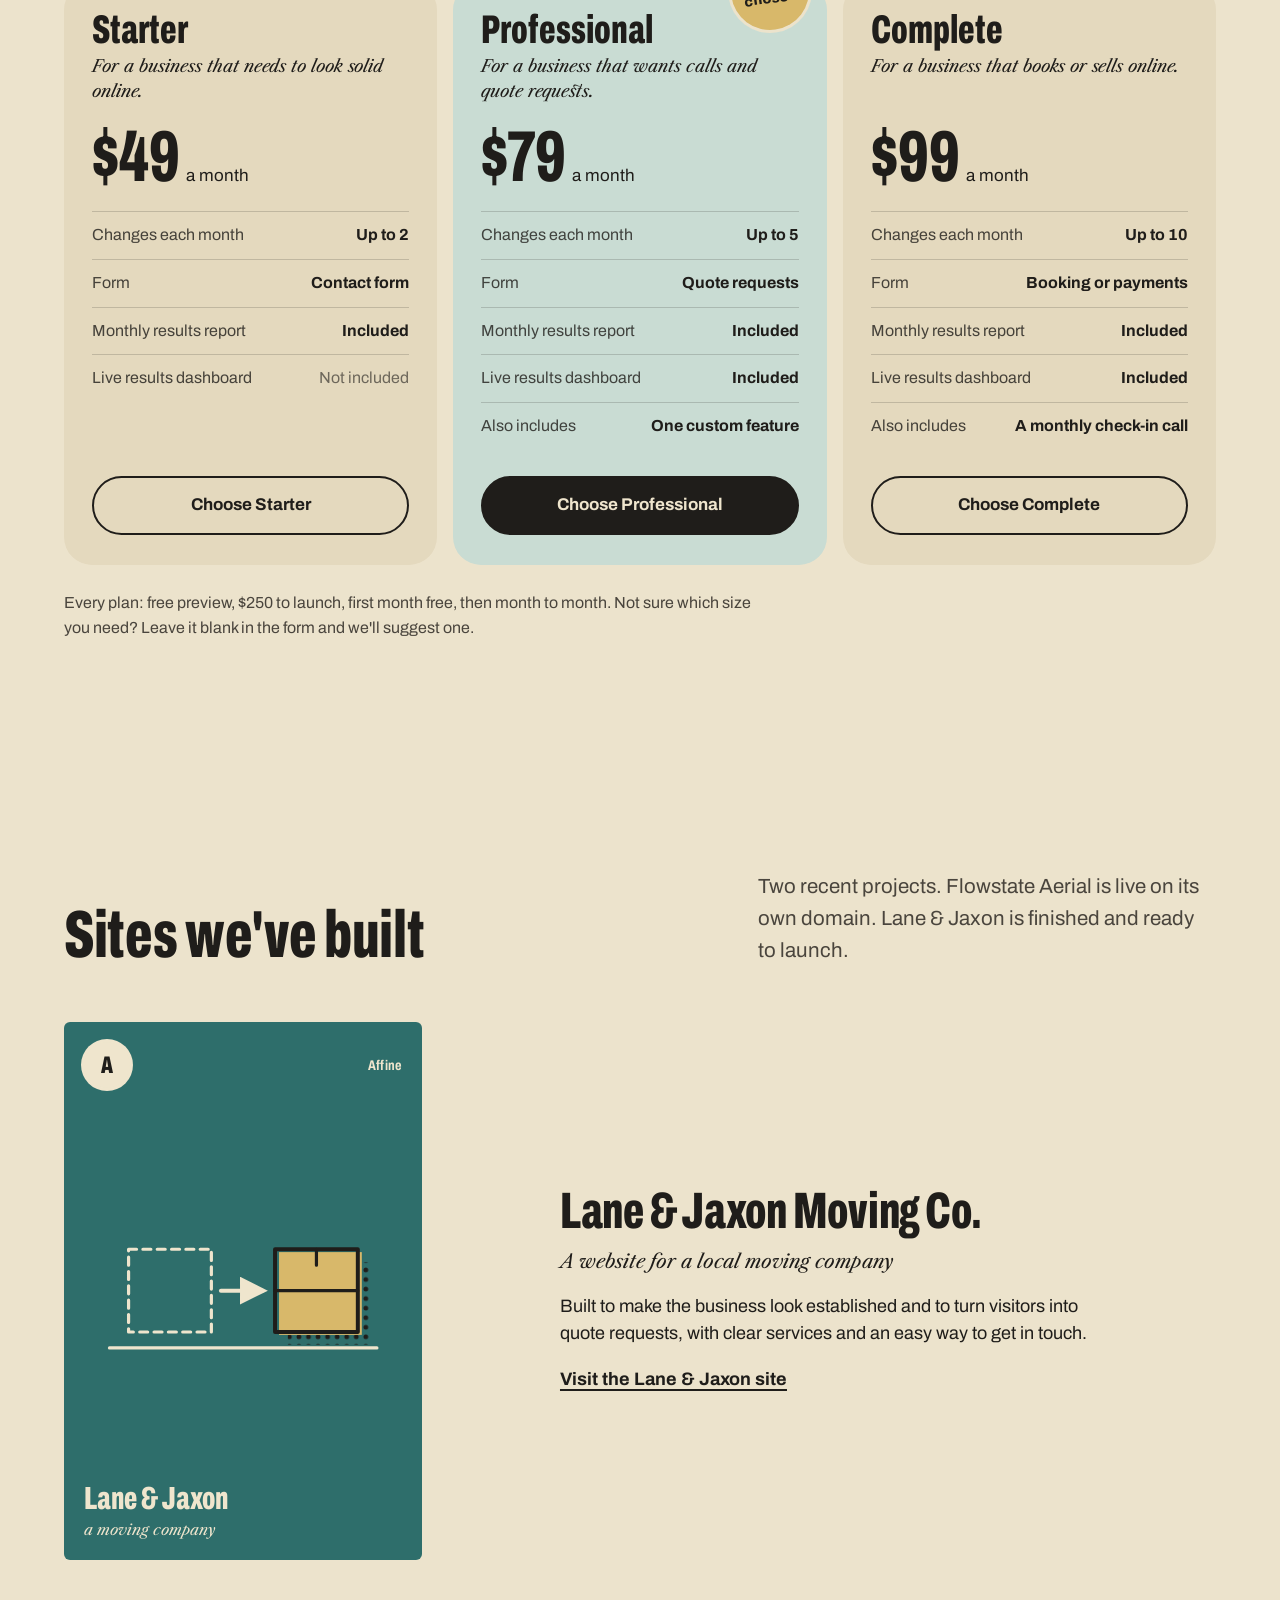
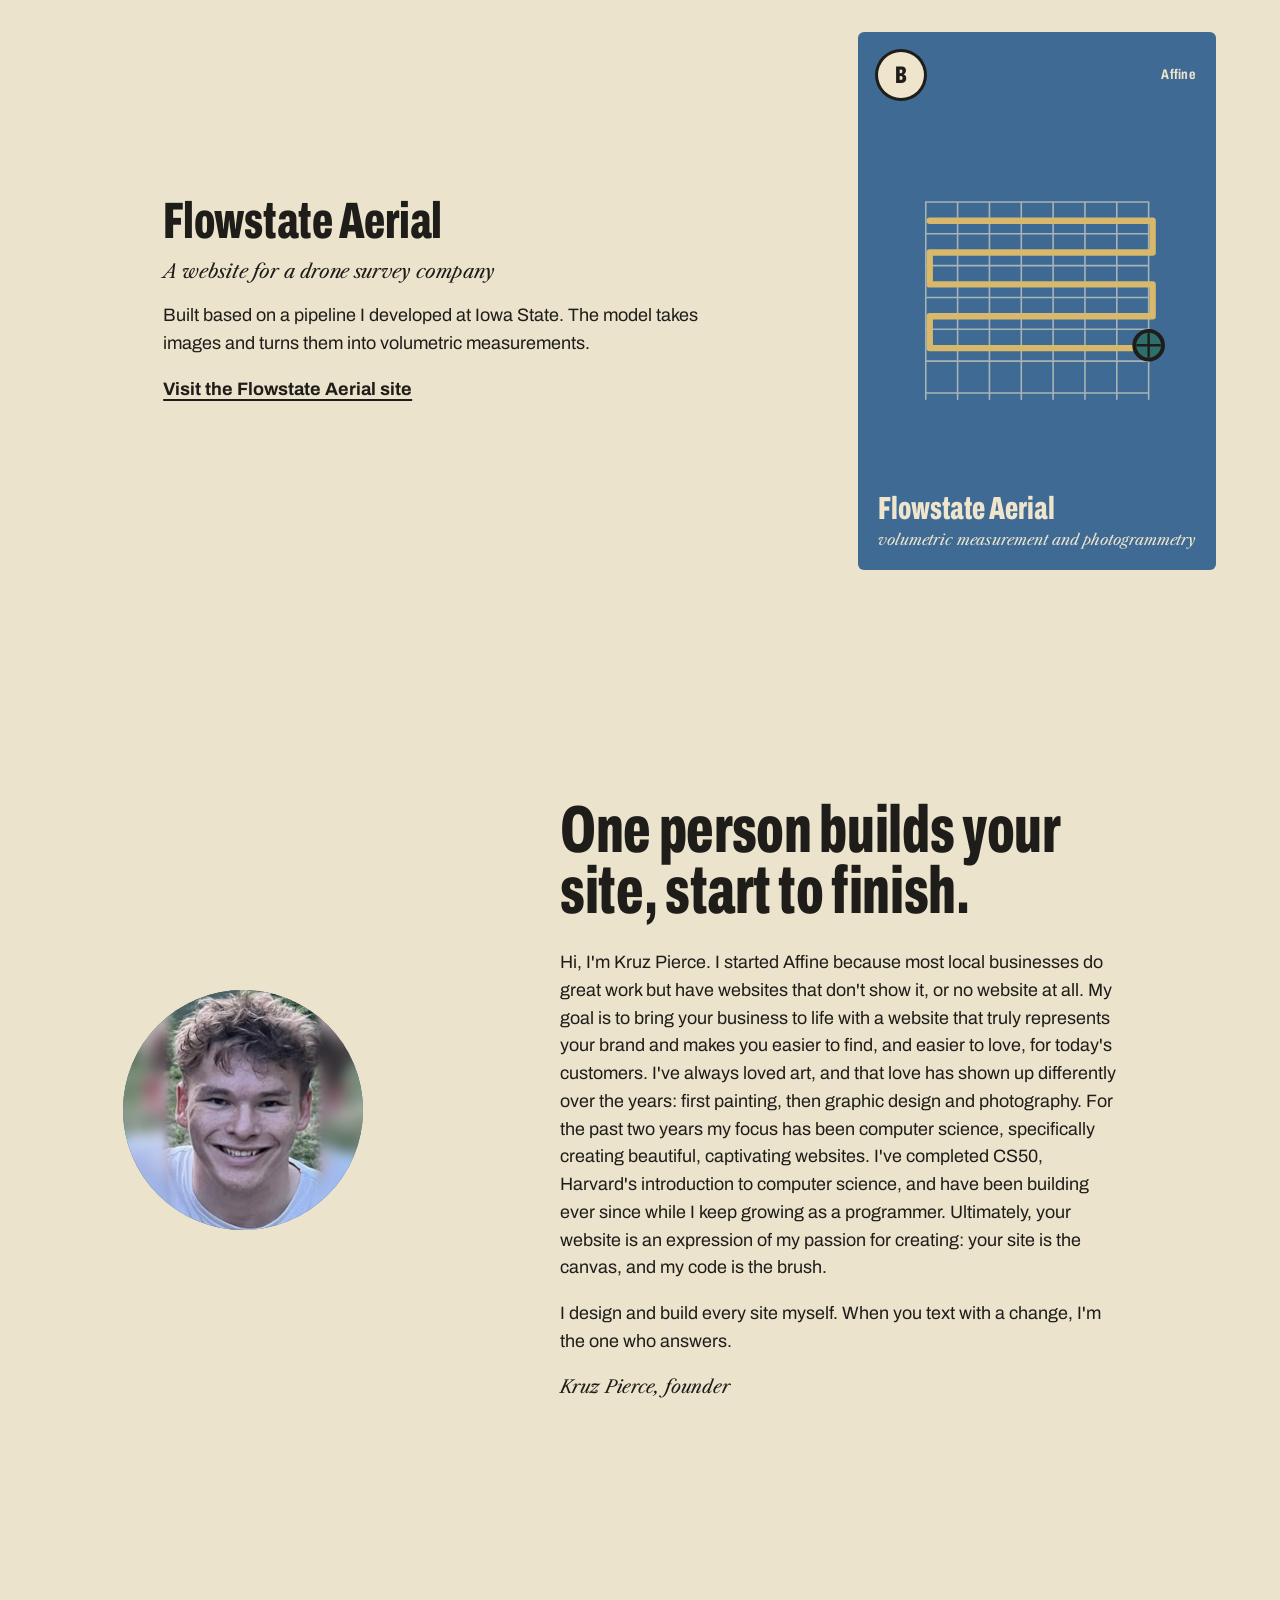
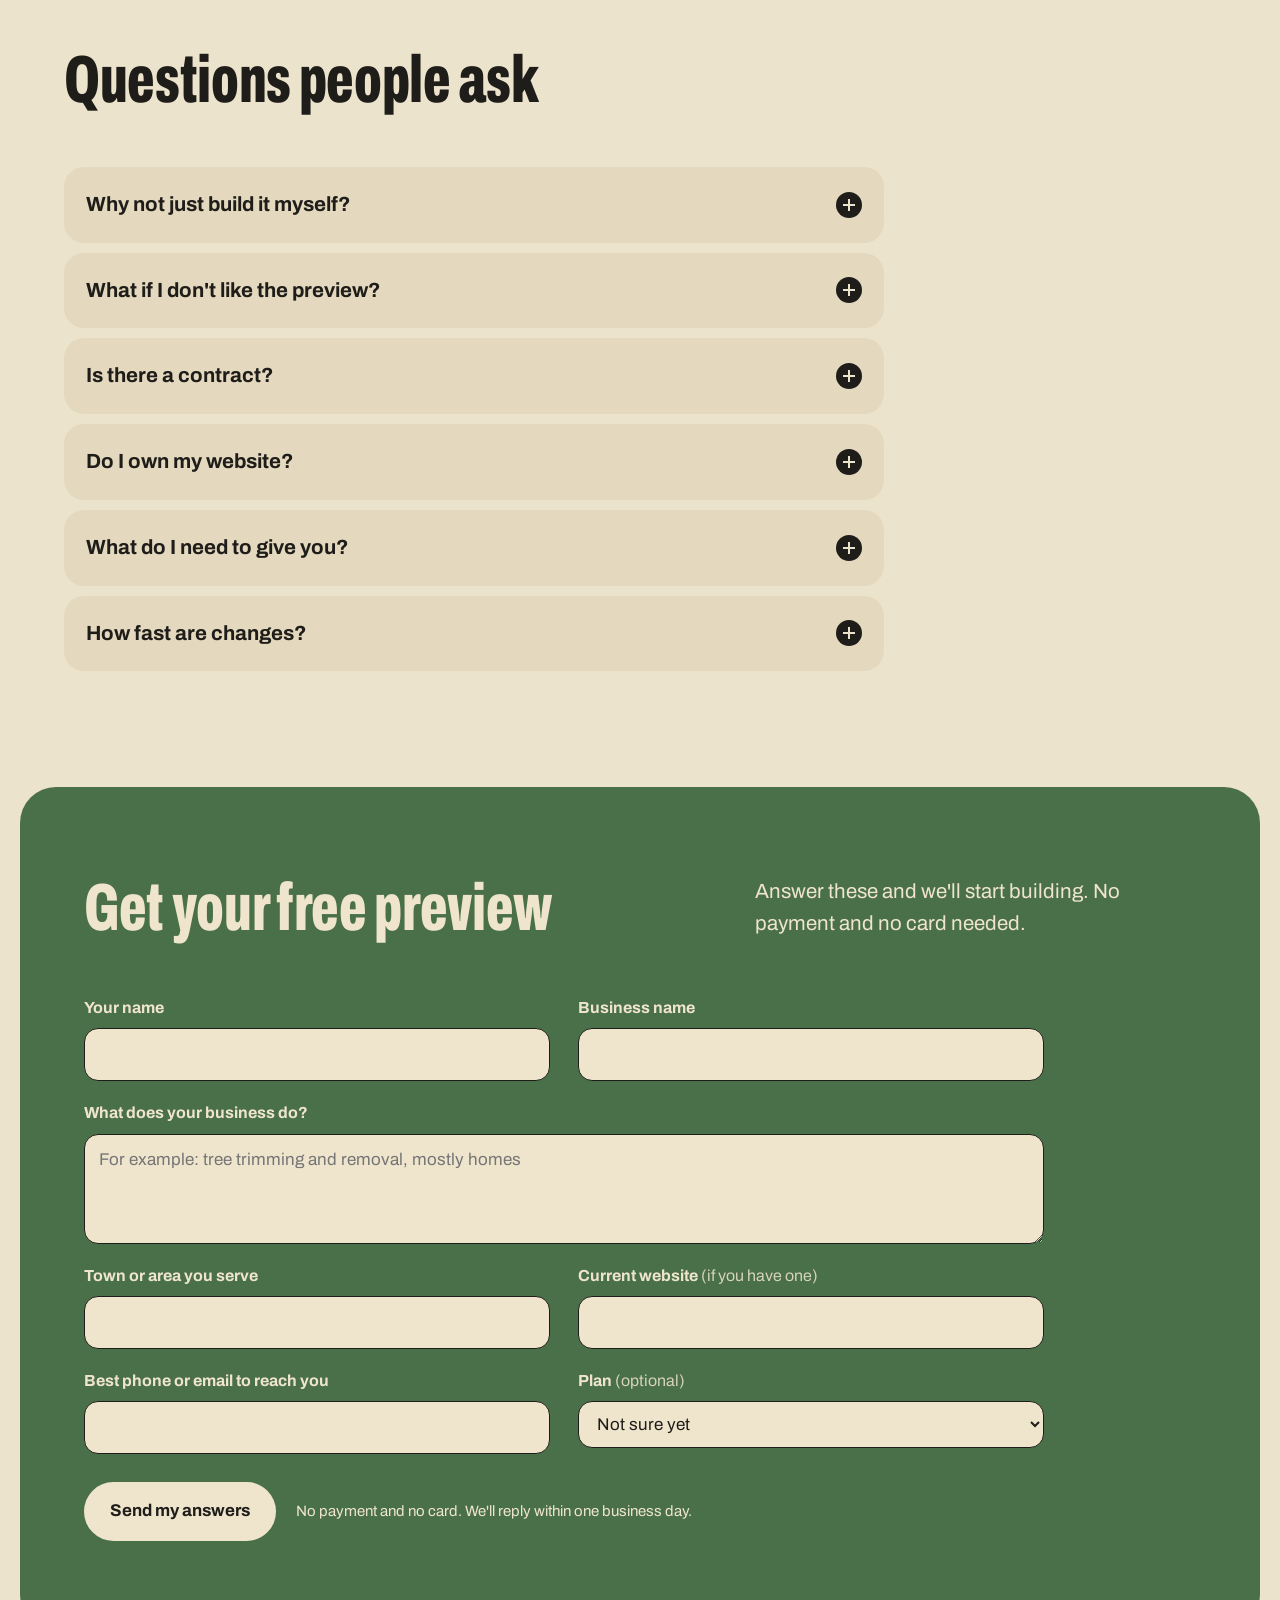
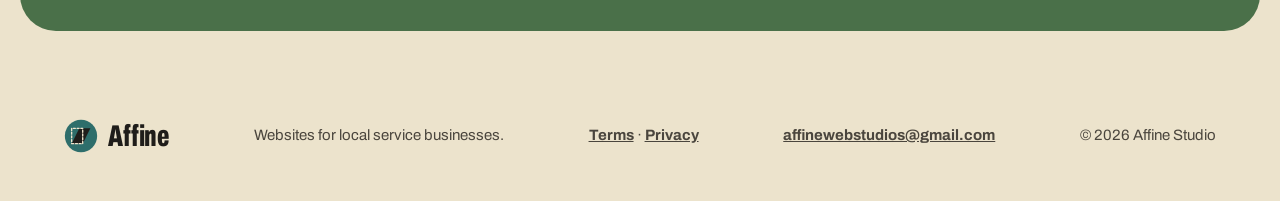
==== commit 8bf0fc5b: "Add links to Terms and Privacy pages" ====
--- a/index.html
+++ b/index.html
@@ -557,6 +557,7 @@
       <span class="d">Affine</span>
     </a>
     <p>Websites for local service businesses.</p>
+    <p><a href="terms.html">Terms</a> · <a href="privacy.html">Privacy</a></p>
     <p><a href="mailto:affinewebstudios@gmail.com" id="mail-link">affinewebstudios@gmail.com</a></p>
     <p>© 2026 Affine Studio</p>
   </div>
